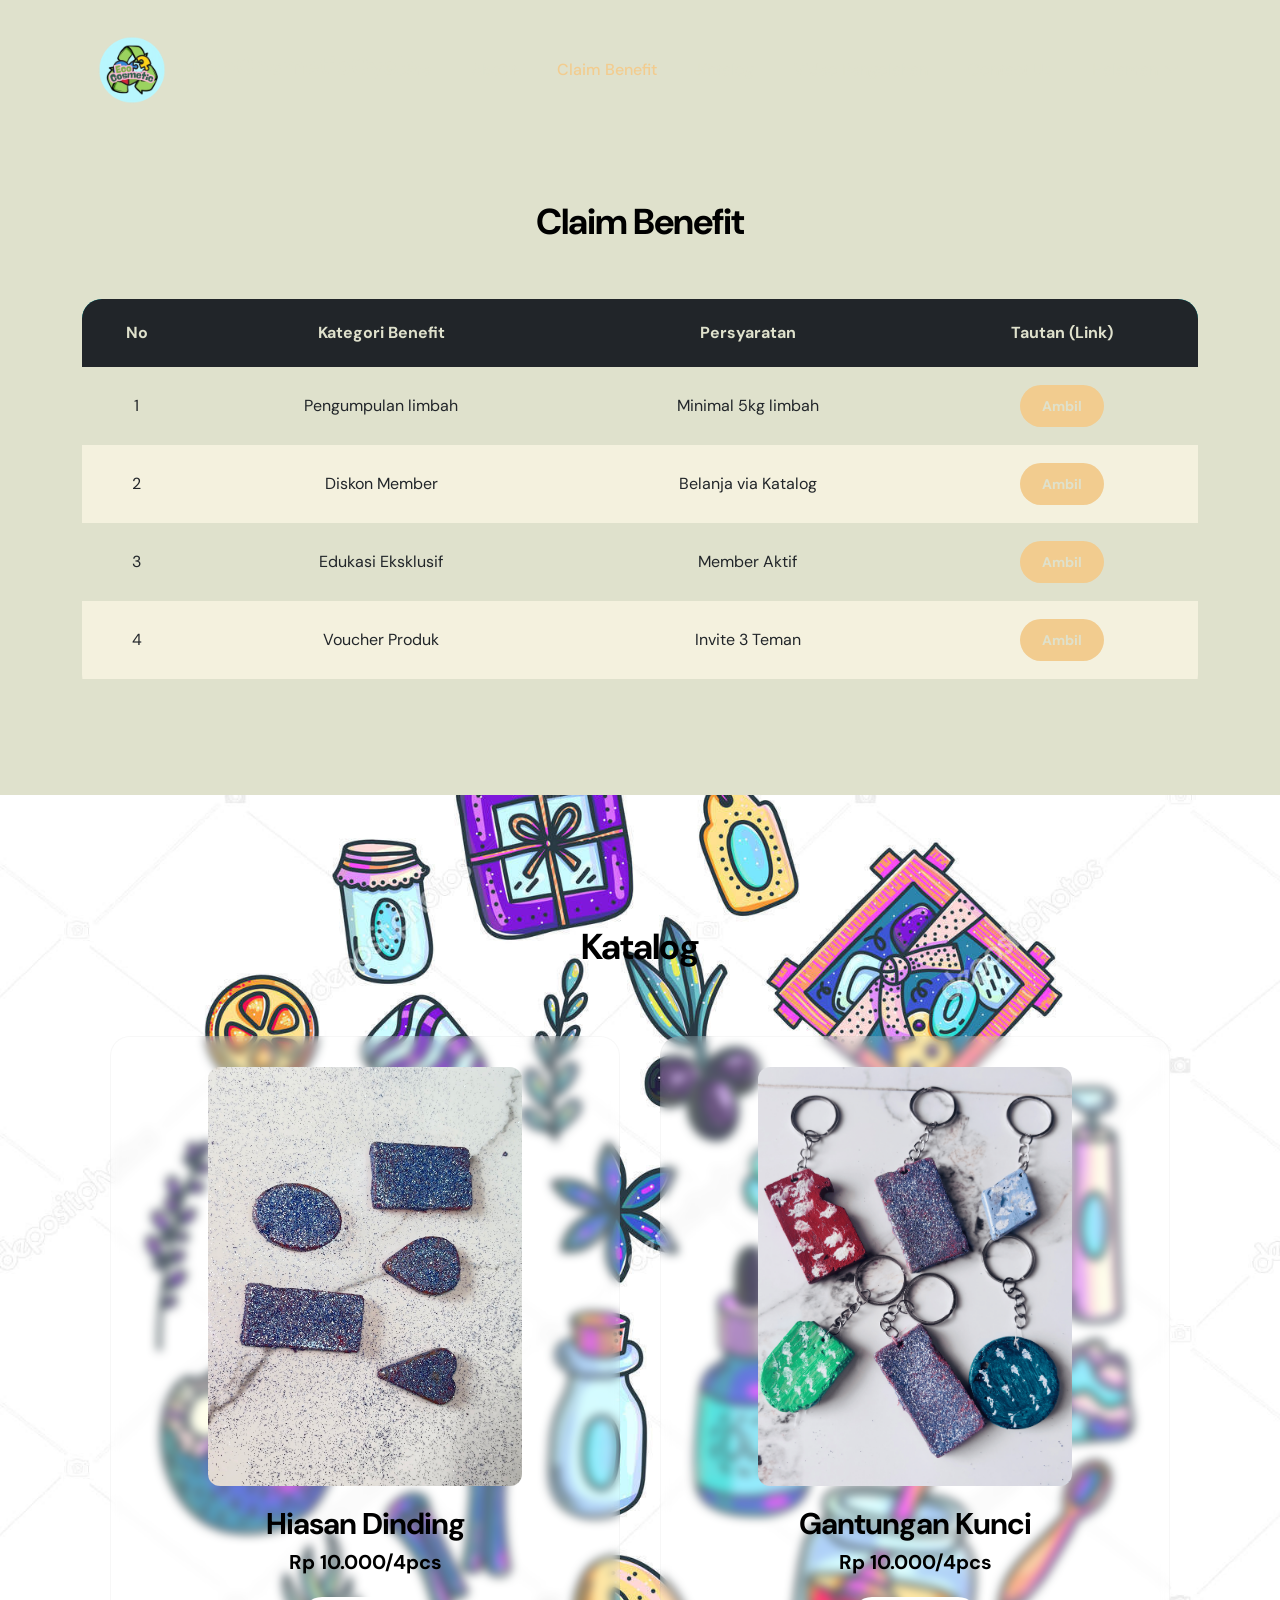
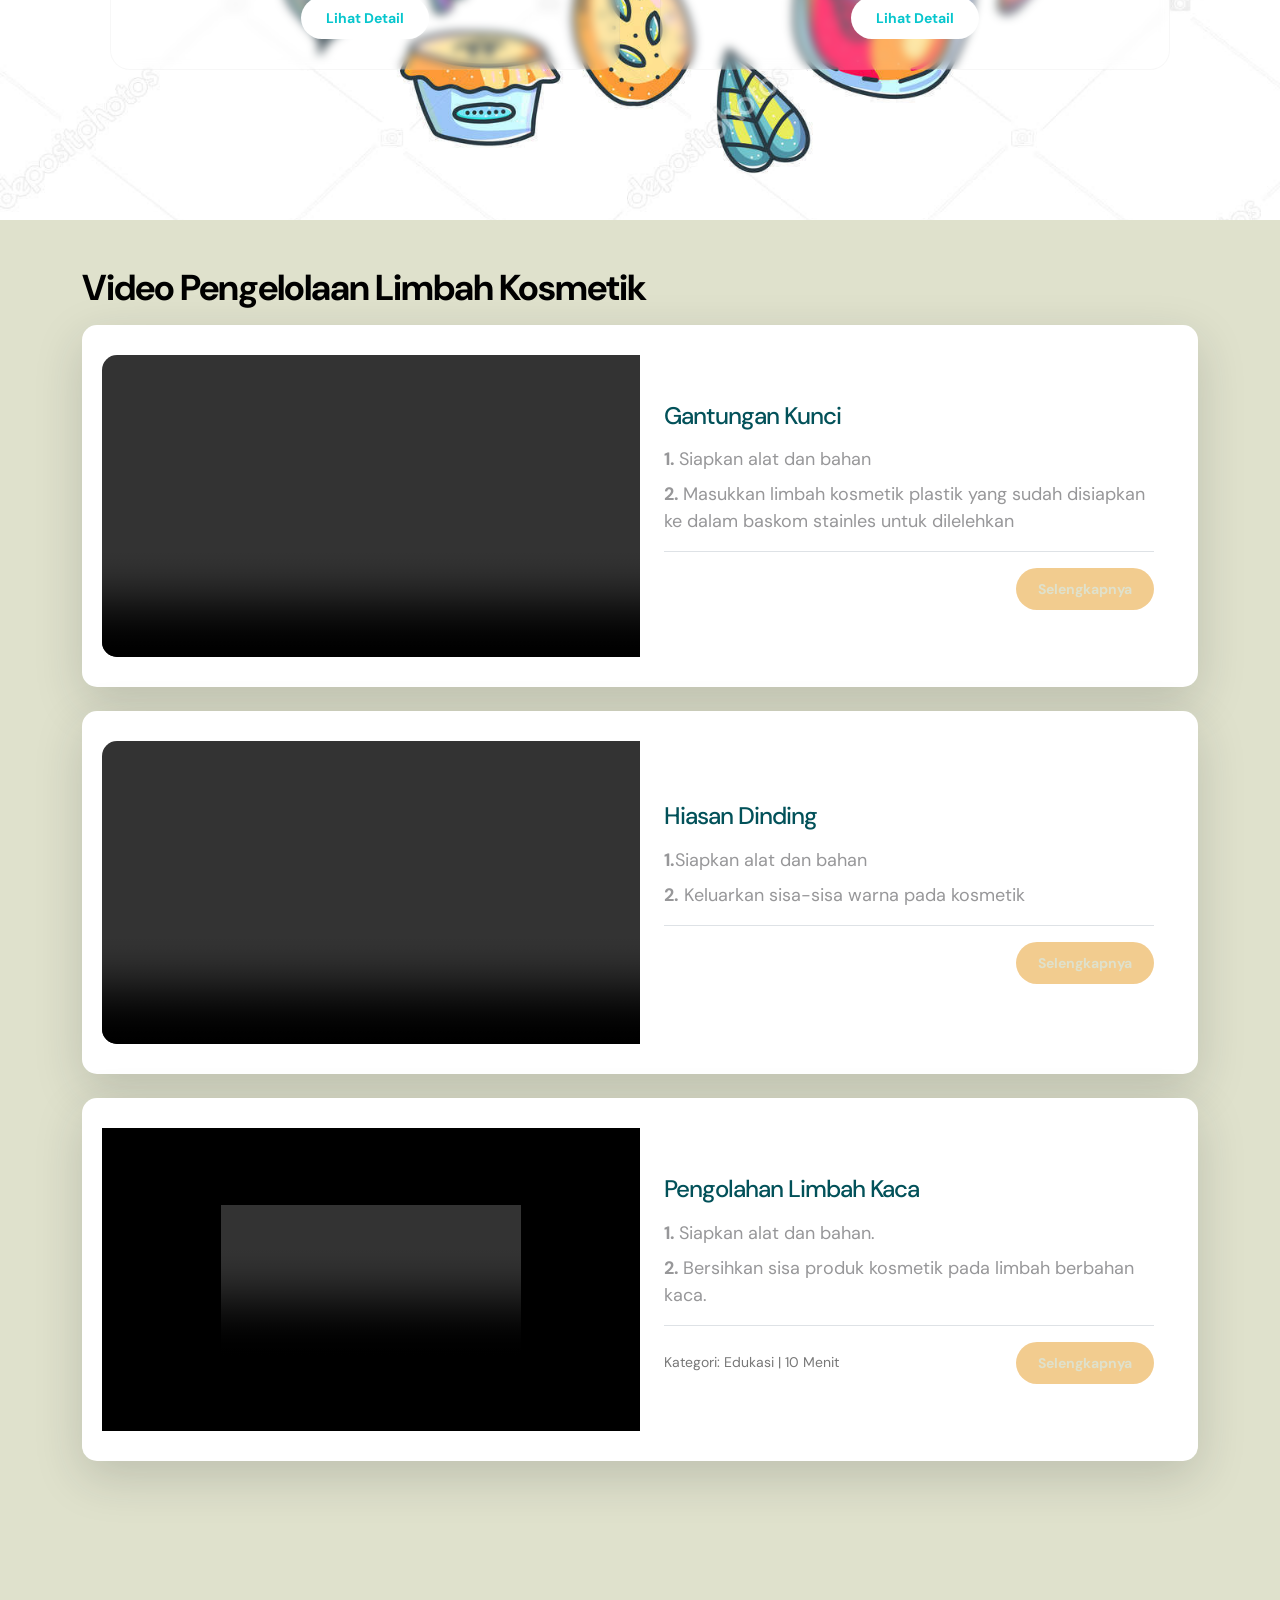
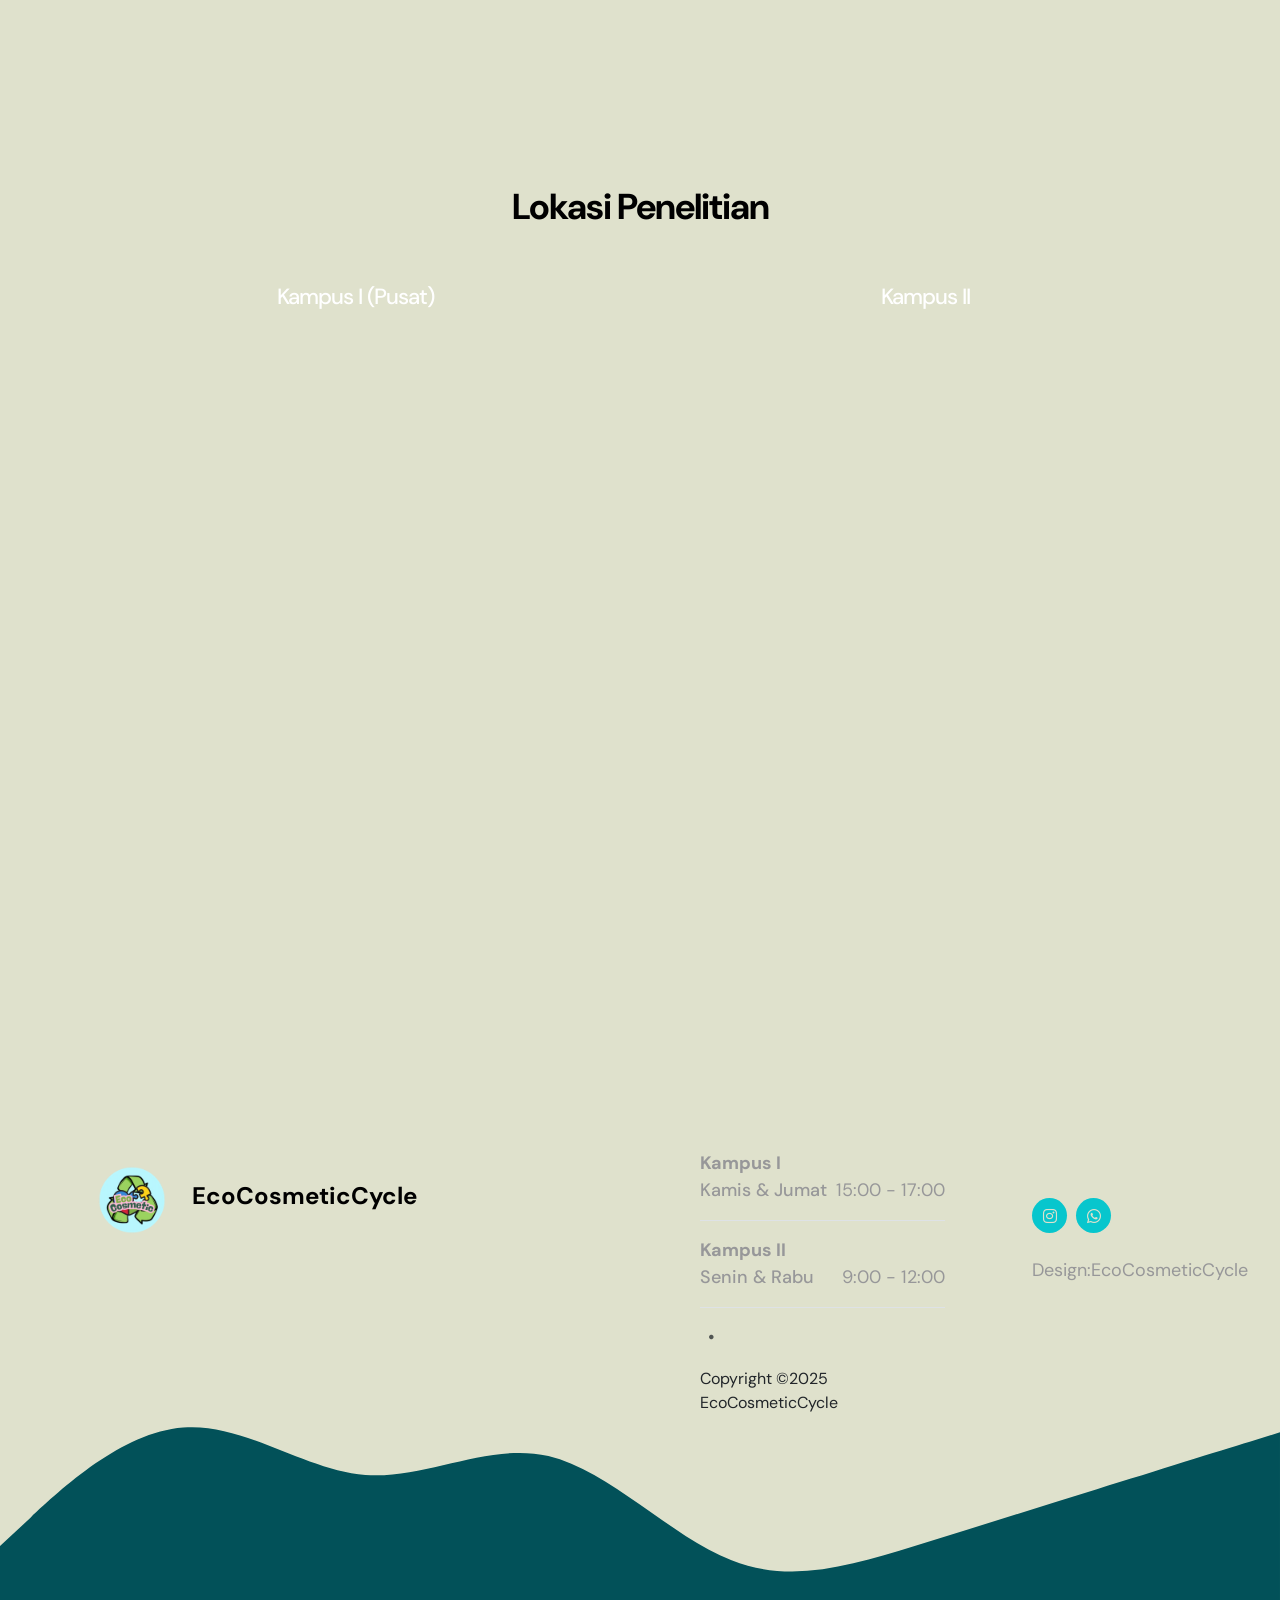
==== index.html @ 76f52916 "Update index.html" ====
<!doctype html>
<html lang="en">
    <head>
        <meta charset="utf-8">
        <meta name="viewport" content="width=device-width, initial-scale=1.0">

        <meta name="description" content="">
        <meta name="author" content="">

        <title>EcoCosmeticCycle</title>

        <!-- CSS FILES -->                
        <link rel="preconnect" href="https://fonts.googleapis.com">

        <link rel="preconnect" href="https://fonts.gstatic.com" crossorigin>

        <link href="https://fonts.googleapis.com/css2?family=DM+Sans:ital,wght@0,400;0,500;0,700;1,400&display=swap" rel="stylesheet">

        <link href="css/bootstrap.min.css" rel="stylesheet">

        <link href="css/bootstrap-icons.css" rel="stylesheet">

        <link href="css/templatemo-tiya-golf-club.css" rel="stylesheet">
        
<!--

TemplateMo 587 Tiya Golf Club

https://templatemo.com/tm-587-tiya-golf-club

-->
    </head>
    
    <body>

        <main>

            <nav class="navbar navbar-expand-lg">                
                <div class="container">
                    <a class="navbar-brand d-flex align-items-center" href="index.html">
                        <img src="images/ekosistem.PNG" class="navbar-brand-image img-fluid" alt="Tiya Golf Club">
                        <span class="navbar-brand-text">
                            EcoCosmeticCycle
                            <small></small>
                        </span>
                    </a>

                    <div class="d-lg-none ms-auto me-3">
                        <a class="btn custom-btn custom-border-btn" data-bs-toggle="offcanvas" href="#offcanvasExample" role="button" aria-controls="offcanvasExample">Member Login</a>
                    </div>
    
                    <button class="navbar-toggler" type="button" data-bs-toggle="collapse" data-bs-target="#navbarNav" aria-controls="navbarNav" aria-expanded="false" aria-label="Toggle navigation">
                        <span class="navbar-toggler-icon"></span>
                    </button>
    
                    <div class="collapse navbar-collapse" id="navbarNav">
                        <ul class="navbar-nav ms-lg-auto">
                            <li class="nav-item">
                                <a class="nav-link click-scroll" href="#section_1">Home</a>
                            </li>
    
                            <li class="nav-item">
                                <a class="nav-link click-scroll" href="#section_2">About</a>
                            </li>

                            <li class="nav-item">
                                <a class="nav-link click-scroll" href="#section_3">Claim Benefit</a>
                            </li>
                            <li class="nav-item">
                                <a class="nav-link click-scroll" href="#section_4">Katalog</a>
                        
                             <li class="nav-item">
                                <a class="nav-link click-scroll" href="#section_5">Video Pengolahan</a>
                            </li>
                            <li class="nav-item">
                                <a class="nav-link click-scroll" href="#section_6">Contact Us</a>
                            </li>
                            <li class="nav-item dropdown">
                                <a class="nav-link dropdown-toggle" href="#" id="navbarLightDropdownMenuLink" role="button" data-bs-toggle="dropdown" aria-expanded="false">Halaman</a>

                                <ul class="dropdown-menu dropdown-menu-light" aria-labelledby="navbarLightDropdownMenuLink">

                                    <li><a class="dropdown-item" href="event-detail.html">Latar Belakang</a></li>
                                </ul>
                            </li>
                        </ul>

                    </div>
                </div>
            </nav>

            <div class="offcanvas offcanvas-end" data-bs-scroll="true" tabindex="-1" id="offcanvasExample" aria-labelledby="offcanvasExampleLabel">                
                
                <div class="offcanvas-body d-flex flex-column">

                       

                  
<!-- warna paling atas-->
                 <svg xmlns="http://www.w3.org/2000/svg" viewBox="0 0 1440 320"><path fill="#025159"  fill-opacity="1" d="M0,224L34.3,192C68.6,160,137,96,206,90.7C274.3,85,343,139,411,144C480,149,549,107,617,122.7C685.7,139,754,213,823,240C891.4,267,960,245,1029,224C1097.1,203,1166,181,1234,160C1302.9,139,1371,117,1406,106.7L1440,96L1440,320L1405.7,320C1371.4,320,1303,320,1234,320C1165.7,320,1097,320,1029,320C960,320,891,320,823,320C754.3,320,686,320,617,320C548.6,320,480,320,411,320C342.9,320,274,320,206,320C137.1,320,69,320,34,320L0,320Z"></path></svg>

            </div>

            

            <section class="hero-section d-flex justify-content-center align-items-center" id="section_1">

                <div class="section-overlay"></div>

                <svg xmlns="http://www.w3.org/2000/svg" viewBox="0 0 1440 320"><path fill="#025159" fill-opacity="1" d="M0,224L34.3,192C68.6,160,137,96,206,90.7C274.3,85,343,139,411,144C480,149,549,107,617,122.7C685.7,139,754,213,823,240C891.4,267,960,245,1029,224C1097.1,203,1166,181,1234,160C1302.9,139,1371,117,1406,106.7L1440,96L1440,0L1405.7,0C1371.4,0,1303,0,1234,0C1165.7,0,1097,0,1029,0C960,0,891,0,823,0C754.3,0,686,0,617,0C548.6,0,480,0,411,0C342.9,0,274,0,206,0C137.1,0,69,0,34,0L0,0Z"></path></svg>

                <div class="container">
    <div class="row">

        <div class="col-lg-6 col-12 mb-5 mb-lg-0">
            <h2 class="text-white">Welcome to EcoCosmeticCycle "Siklus Kosmetik Ramah Lingkungan"</h2>

            <div class="d-flex align-items-center mt-4">
                <a href="https://www.instagram.com/ecocosmeticcycle?..." class="btn custom-btn smoothscroll me-3">
                    Community
                </a>

                <a href="https://chat.whatsapp.com/ENrCDdKc3xLJDwdU41Vpxx" class="link smoothscroll text-white">
                    Join Member
                </a>
            </div>
        </div>

   <div class="col-lg-6 col-12">
    <div class="ratio ratio-16x9">
       <iframe src="video/toa.mp4" title="YouTube video player" frameborder="0" allow="accelerometer; autoplay; clipboard-write; encrypted-media; gyroscope; picture-in-picture; web-share" allowfullscreen></iframe>
    </div>
</div>

    </div> </div>

            </section>
            
           <section class="about-section section-padding" id="section_2">
    <div class="container">
        <div class="row">

            <div class="col-lg-12 col-12 text-center">
                <h2 class="mb-lg-5 mb-4">About Us</h2>
            </div>

            <div class="col-lg-3 col-12 mb-4 mb-lg-0">
                <h3 class="mb-3">EcoCosmeticCycle</h3>
                <p>Dalam proyek ini mereka merupakan orang yang terlibat dalam pelaksanaan EcoCosmeticCycle dengan memiliki peran masing-masing.</p>
            </div>

            <div class="col-lg-9 col-12">
                
                <div class="row justify-content-center mb-4">
                    <div class="col-lg-3 col-md-6 col-12 mb-4">
                        <div class="member-block shadow-sm">
                            <div class="member-block-image-wrap">
                                <img src="images/IMG_6962.PNG" class="member-block-image img-fluid" alt="Intan" style="aspect-ratio: 1/1; object-fit: top;">
                            </div>
                            <div class="member-block-info">
                                <h4>Intan Cahyani</h4>
                                <p class="mb-0">Ketua Pelaksana</p>
                            </div>
                        </div>
                    </div>

                    <div class="col-lg-3 col-md-6 col-12 mb-4">
                        <div class="member-block shadow-sm">
                            <div class="member-block-image-wrap">
                                <img src="images/IMG_6963.JPG" class="member-block-image img-fluid" alt="Dayu" style="aspect-ratio: 1/1; object-fit: cover;">
                            </div>
                            <div class="member-block-info">
                                <h4>Dayu Sinta</h4>
                                <p class="mb-0">Wakil Ketua</p>
                            </div>
                        </div>
                    </div>

                    <div class="col-lg-3 col-md-6 col-12 mb-4">
                        <div class="member-block shadow-sm">
                            <div class="member-block-image-wrap">
                                <img src="images/IMG_6961.JPG" class="member-block-image img-fluid" alt="Adelia" style="aspect-ratio: 1/1; object-fit: top;object-position: center 5%;">
                            </div>
                            <div class="member-block-info">
                                <h4>Adelia Aryanti</h4>
                                <p class="mb-0">Sekretaris</p>
                            </div>
                        </div>
                    </div>

                    <div class="col-lg-3 col-md-6 col-12 mb-4">
                        <div class="member-block shadow-sm">
                            <div class="member-block-image-wrap">
                                <img src="images/IMG_6960.JPG" class="member-block-image img-fluid" alt="Adinda" style="aspect-ratio: 1/1; object-fit: cover;">
                            </div>
                            <div class="member-block-info">
                                <h4>Adinda Fibri</h4>
                                <p class="mb-0">Bendahara</p>
                            </div>
                        </div>
                    </div>
                </div>

                <div class="row justify-content-center">
                    <div class="col-lg-4 col-md-6 col-12 mb-4">
                        <div class="member-block shadow-sm">
                            <div class="member-block-image-wrap">
                                <img src="images/IMG_6959.JPG" class="member-block-image img-fluid" alt="Amel" style="aspect-ratio: 1/1; object-fit: cover;">
                            </div>
                            <div class="member-block-info">
                                <h4>Amel Prasetya</h4>
                                <p class="mb-0">Koor Humas & Dokumentasi</p>
                            </div>
                        </div>
                    </div>

                    <div class="col-lg-4 col-md-6 col-12 mb-4">
                        <div class="member-block shadow-sm">
                            <div class="member-block-image-wrap">
                                <img src="images/IMG_6958.JPG" class="member-block-image img-fluid" alt="Ayu" style="aspect-ratio: 1/1; object-fit: cover;">
                            </div>
                            <div class="member-block-info">
                                <h4>Ayu Pramesti</h4>
                                <p class="mb-0">Koor Pengelola Limbah</p>
                            </div>
                        </div>
                    </div>

                    <div class="col-lg-4 col-md-6 col-12 mb-4">
                        <div class="member-block shadow-sm">
                            <div class="member-block-image-wrap">
                                <img src="images/IMG_6957.JPG" class="member-block-image img-fluid" alt="Anna" 
                                    style="aspect-ratio: 1/1; object-fit: cover; object-position: top; width: 100%;">
                            </div>
                            <div class="member-block-info">
                                <h4>Anna Kristya</h4>
                                <p class="mb-0">Koor IT & Website</p>
                            </div>
                        </div>
                    </div>
                </div> 

            </div>
        </div>
    </div>
</section>
           

            <section class="section-bg-image">
              
                <div class="container">
                    <div class="row">

                        <div class="col-lg-6 col-12">
                            <div class="section-bg-image-block">
                                <h2 class="mb-lg-3">Pengelolaan Limbah Kosmetik</h2>

                                <p style="font-family:'Times New Roman', Times, serif" style="background-color: black;">Pengelolaan limbah kemasan kosmetik masih terkendala rendahnya pemilahan sampah, minimnya literasi daur ulang, serta terbatasnya pemasaran produk olahan. Padahal, limbah ini memiliki potensi besar untuk di-upcycling menjadi produk bernilai tambah. Salah satu solusi yang ditawarkan adalah teknik pelelehan plastik, metode sederhana dan ekonomis yang memungkinkan pembentukan berbagai produk kerajinan. Untuk mendukung penerapannya secara berkelanjutan, penelitian ini menghadirkan Website EcoCosmeticCycle sebagai platform edukasi, panduan teknis, etalase produk ramah lingkungan, dan bank sampah digital berbasis poin guna meningkatkan partisipasi masyarakat.</p>
                                    </div>
                                </form>
                            </div>
                        </div>

                    </div>
                </div>

            </section>


            <section class="membership-section section-padding" id="section_3">

                <section class="membership-section section-padding" id="section_3">
    <div class="container">
        <div class="row">

            <div class="col-lg-12 col-12 text-center mx-auto mb-lg-5 mb-4">
                <h2><span>Claim Benefit</span></h2>
            </div>

            <div class="col-lg-12 col-12">
                <div class="table-responsive">
                    <table class="table table-bordered text-center align-middle">
                        <thead class="table-dark">
                            <tr>
                                <th scope="col">No</th>
                                <th scope="col">Kategori Benefit</th>
                                <th scope="col">Persyaratan</th>
                                <th scope="col">Tautan (Link)</th>
                            </tr>
                        </thead>
                        <tbody>
                            <tr>
                                <td>1</td>
                                <td>Pengumpulan limbah</td>
                                <td>Minimal 5kg limbah</td>
                                <td><a href=" https://whatsapp.com/dl/" class="btn custom-btn btn-sm">Ambil</a></td>
                            </tr>
                            <tr>
                                <td>2</td>
                                <td>Diskon Member</td>
                                <td>Belanja via Katalog</td>
                                <td><a href=" https://whatsapp.com/dl/" class="btn custom-btn btn-sm">Ambil</a></td>
                            </tr>
                            <tr>
                                <td>3</td>
                                <td>Edukasi Eksklusif</td>
                                <td>Member Aktif</td>
                                <td><a href=" https://whatsapp.com/dl/" class="btn custom-btn btn-sm">Ambil</a></td>
                            </tr>
                            <tr>
                                <td>4</td>
                                <td>Voucher Produk</td>
                                <td>Invite 3 Teman</td>
                                <td><a href=" https://whatsapp.com/dl/" class="btn custom-btn btn-sm">Ambil</a></td>
                            </tr>
                        
                        </tbody>
                    </table>
                </div>
            </div>

        </div>
    </div>
</section>


<section class="section-bg-image">
<div class="row custom-block mb-3">  
         <section class="katalog-section section-padding" id="section_4">
    <div class="container">
        <h2 class="text-center mb-5">Katalog</h2>
        
        <div class="katalog-container">
            <div class="item-katalog">
                <img src="images/katalog1.PNG">
                <h2>Hiasan Dinding</h2>
                <p class="harga">Rp 10.000/4pcs</p>
                <a href="#" class="custom-btn btn ">Lihat Detail</a>
            </div>
            
            <div class="item-katalog">
                <img src="images/katalog2.png">
                <h2>Gantungan Kunci</h2>
                <p class="harga">Rp 10.000/4pcs</p>
                <a href="#" class="custom-btn btn ">Lihat Detail</a>
            </div>
        </div>
    </div>
</section> </section>     
            
                    
</div>
    <!--video pengolahan-->                   
    <section class="events-section section-padding" id="section_5">
    <div class="container">
        <div class="row">
             <div class="col-lg-12 col-12">
                <h2 class="mb-lg-3">Video Pengelolaan Limbah Kosmetik</h2>
                </div>
            
            <div class="col-lg-12 col-12 mb-4">
                <div class="custom-block d-flex flex-column flex-lg-row align-items-center bg-white shadow-lg overflow-hidden" style="border-radius: 15px;">
                    <div class="custom-block-video-wrap col-lg-6 col-12 p-0">
                        <div class="ratio ratio-16x9">
                            <video controls style="border-radius: 15px 0 0 15px; object-fit: cover;">
                                <source src="video/toa.mp4" type="video/mp4">
          
                            </video>
                        </div>
                    </div>

                    <div class="custom-block-info col-lg-6 col-12 p-4">
                        <h4 class="mt-0 mb-3" style="color: #025159;">Gantungan Kunci</h4>
                        <p class="mb-2"><strong>1. </strong>Siapkan alat dan bahan</p>
                        <p class="mb-2"><strong>2. </strong>Masukkan limbah kosmetik plastik yang sudah disiapkan ke dalam baskom stainles untuk dilelehkan </p>
                        <div class="collapse" id="tahapan1">
                            <div class="mt-0">
                                <p class="mb-2"><strong>3.</strong>Jika limbah kosmetik plastik sudah meleleh, lalu masukkan ke dalam cetakan dan ratakan</p>
                                <p class="mb-2"><strong>4.</strong>Tunggu 15-20 menit hingga kering dan bisa dilepaskan dari cetakan</p>
                                <p class="mb-2"><strong>5.</strong>Setelah itu warnai hasil yang telah tercetak</p>
                                <p class="mb-2"><strong>6.</strong>Semprotkan glossy spray agar lebih menarik</p>
                                <p class="mb-0"><strong>7.</strong>Terakhir berikan gantungan kunci pada cetakan yang sudah selesai</p>
                            </div>
                        </div>

                        <div class="d-flex align-items-center mt-3 pt-3 border-top">
                            <small class="me-auto" style="color: #777;"></small>
                            <button class="btn custom-btn" type="button" data-bs-toggle="collapse" data-bs-target="#tahapan1">Selengkapnya</button>
                        </div>
                    </div>
                </div>
            </div>

            <div class="col-lg-12 col-12 mb-4">
                <div class="custom-block d-flex flex-column flex-lg-row align-items-center bg-white shadow-lg overflow-hidden" style="border-radius: 15px;">
                    <div class="custom-block-video-wrap col-lg-6 col-12 p-0">
                        <div class="ratio ratio-16x9">
                            <video controls style="border-radius: 15px 0 0 15px; object-fit: cover;">
                                <source src="video/panci.mp4" type="video/mp4">
          
                            </video>                        </div>
                    </div>

                    <div class="custom-block-info col-lg-6 col-12 p-4">
                        <h4 class="mt-0 mb-3" style="color: #025159;">Hiasan Dinding</h4>
                        <p class="mb-2"><strong>1.</strong>Siapkan alat dan bahan</p>
                        <p class="mb-2"><strong>2.</strong> ⁠Keluarkan sisa-sisa warna pada kosmetik</p>

                        <div class="collapse" id="tahapan2">
                            <div class="mt-0">
                                <p class="mb-2"><strong>3.</strong>⁠Rebus air hingga mendidih agar bisa ketahap pelelehan</p>
                                <p class="mb-2"><strong>4.</strong>Aduk hingga limbah kosmetik menjadi tercampur rata</p>
                                <p class="mb-2"><strong>5.</strong>Setelah tercampur rata angkat dan pindahkan lelehan limbah kosmetik kedalam wadah</p>
                                <p class="mb-2"><strong>6.</strong>⁠Lalu lelehan limbah kosmetik siap digunakan untuk mewarnai </p>
                                <p class="mb-0"><strong>7.</strong>Tahap terakhir pemberian gliter agar memberikan efek berkilau dan lebih indah</p>
                            </div>
                        </div>

                        <div class="d-flex align-items-center mt-3 pt-3 border-top">
                            <small class="me-auto" style="color: #777;"></small>
                            <button class="btn custom-btn" type="button" data-bs-toggle="collapse" data-bs-target="#tahapan2">Selengkapnya</button>
                        </div>
                    </div>
                </div>
            </div>

            <div class="col-lg-12 col-12 mb-4">
                <div class="custom-block d-flex flex-column flex-lg-row align-items-center bg-white shadow-lg overflow-hidden" style="border-radius: 15px;">
                    <div class="custom-block-video-wrap col-lg-6 col-12 p-0">
                        <div class="ratio ratio-16x9">
                            <iframe src="video/Limbahkaca.mp4" title="Video 3" frameborder="0" allowfullscreen></iframe>
                        </div>
                    </div>

                    <div class="custom-block-info col-lg-6 col-12 p-4">
                        <h4 class="mt-0 mb-3" style="color: #025159;">Pengolahan Limbah Kaca</h4>
                        <p class="mb-2"><strong>1. </strong>Siapkan alat dan bahan.</p>
                        <p class="mb-2"><strong>2. </strong> ⁠Bersihkan sisa produk kosmetik pada limbah berbahan kaca.</p>

                        <div class="collapse" id="tahapan3">
                            <div class="mt-0">
                                <p class="mb-2"><strong>3. </strong>⁠Masukkan limbah kaca kedalam kain dan gunakan palu untuk memecahkan kaca tersebut.</p>
                                <p class="mb-2"><strong>4. </strong> Setelah kaca menjadi serpihan pindahkan ke dalam wadah dan tambahkan liquid dan jasmonite powder, lalu aduk rata.</p>
                                <p class="mb-2"><strong>5. </strong> ⁠Setelah tercampur rata, masukkan campuran serpihan kaca dan jasmonite powder ke dalam cetakan yang sudah disiapkan.</p>
                                <p class="mb-2"><strong>6. </strong>ratakan campuran, dan tunggu hingga kering.</p>
                                
                            </div>
                        </div>

                        <div class="d-flex align-items-center mt-3 pt-3 border-top">
                            <small class="me-auto" style="color: #777;">Kategori: Edukasi | 10 Menit</small>
                            <button class="btn custom-btn" type="button" data-bs-toggle="collapse" data-bs-target="#tahapan3">Selengkapnya</button>
                        </div>
                    </div>
                </div>
            </div>

        </div>
    </div>
</section>

            <section class="contact-section section-padding" id="section_6">
                <section class="contact-section section-padding" id="section_5">
    <div class="container">
        <div class="row">

           <div class="col-lg-12 col-12 text-center mx-auto mb-lg-5 mb-4">
                <h2><span>Lokasi Penelitian</span></h2>
            </div>

            <div class="col-lg-6 col-12 mb-4">
                <h5 class="text-white mb-3 text-center">Kampus I (Pusat)</h5>
                <div class="google-map">
                    <iframe src="https://www.google.com/maps/embed?pb=!1m18!1m12!1m3!1d5578.473619031811!2d115.18542425837826!3d-8.636588472738886!2m3!1f0!2f0!3f0!3m2!1i1024!2i768!4f13.1!3m3!1m2!1s0x2dd23f64e49537d7%3A0x21da0fd3a932cfc3!2sITEKES%20Bintang%20Persada%20Kampus%20I!5e0!3m2!1sid!2sid!4v1768703388986!5m2!1sid!2sid" 
                        width="100%" height="400" style="border:0; border-radius: 15px;" allowfullscreen="" loading="lazy"></iframe>
                </div>
            </div>

            <div class="col-lg-6 col-12 mb-4">
                <h5 class="text-white mb-3 text-center">Kampus II</h5>
                <div class="google-map">
                    <iframe src="https://www.google.com/maps/embed?pb=!1m18!1m12!1m3!1d3945.356862931834!2d115.1736476!3d-8.5616417!2m3!1f0!2f0!3f0!3m2!1i1024!2i768!4f13.1!3m3!1m2!1s0x2dd23b8e858685a1%3A0x8424c58d0330db66!2sITEKES%20Bintang%20Persada%20Kampus%20II!5e0!3m2!1sid!2sid!4v1768703263111!5m2!1sid!2sid" 
                        width="100%" height="400" style="border:0; border-radius: 15px;" allowfullscreen="" loading="lazy"></iframe>
                </div>
            </div>

        </div>
    </div>
</section>
            </section>
        </main>

        <footer class="site-footer">
            <div class="container">
                <div class="row">

                    <div class="col-lg-6 col-12 me-auto mb-5 mb-lg-0">
                        <a class="navbar-brand d-flex align-items-center" href="index.html">
                            <img src="images/ekosistem.PNG" class="navbar-brand-image img-fluid" alt="">
                            <span class="navbar-brand-text">
                                EcoCosmeticCycle
                                <small> </small>
                            </span>
                        </a>
                    </div>
                    <div class="col-lg-3 col-12">
                        <p class="d-flex  mb-0 me-lg-3">
                            <b>Kampus I</b>
                        </p>
                         <p class="d-flex border-bottom pb-3 mb-3 me-lg-3">
                         <span>Kamis & Jumat</span>
                            15:00  - 17:00 
                        </p>

                        <p class="d-flex me-lg-3 mb-0">
                            <b>Kampus II</b> 
                        </p>
                        <p class="d-flex border-bottom pb-3 mb-3 me-lg-3">
                        <span>Senin & Rabu</span>
                            9:00 - 12:00
                        </p>
                        <div class="footer-info-text mt-3">
                            <p class="mb-lg-3"> 
                                <span class="mx-2 text-muted">•</span>
                                <p></p>
                                <span>Copyright ©2025 EcoCosmeticCycle</span>
                            </p>
                        </div>
                    </div>

                        <div class="col-lg-2 col-12 ms-auto">
                            <ul class="social-icon mt-lg-5 mt-3 mb-4">
                                <li class="social-icon-item">
                                    <a href="https://www.instagram.com/ecocosmeticcycle?..." class="social-icon-link bi-instagram"></a>
                                </li>
                                <li class="social-icon-item">
                                    <a href="https://chat.whatsapp.com/ENrCDdKc3xLJDwdU41Vpxx" class="social-icon-link bi-whatsapp"></a>
                                </li>
                            </ul>
                            <p class="copyright-text">Design:EcoCosmeticCycle <a rel="nofollow" href="https://templatemo.com" target="_blank"></a></p>
                            
                        </div>

                </div>
            </div>

            <svg xmlns="http://www.w3.org/2000/svg" viewBox="0 0 1440 320"><path fill="#025159" fill-opacity="1" d="M0,224L34.3,192C68.6,160,137,96,206,90.7C274.3,85,343,139,411,144C480,149,549,107,617,122.7C685.7,139,754,213,823,240C891.4,267,960,245,1029,224C1097.1,203,1166,181,1234,160C1302.9,139,1371,117,1406,106.7L1440,96L1440,320L1405.7,320C1371.4,320,1303,320,1234,320C1165.7,320,1097,320,1029,320C960,320,891,320,823,320C754.3,320,686,320,617,320C548.6,320,480,320,411,320C342.9,320,274,320,206,320C137.1,320,69,320,34,320L0,320Z"></path></svg>
        </footer>


        <!-- JAVASCRIPT FILES -->
        <script src="js/jquery.min.js"></script>
        <script src="js/bootstrap.bundle.min.js"></script>
        <script src="js/jquery.sticky.js"></script>
        <script src="js/click-scroll.js"></script>
        <script src="js/animated-headline.js"></script>
        <script src="js/modernizr.js"></script>
        <script src="js/custom.js"></script>

    </body>
</html>
---- css/templatemo-tiya-golf-club.css ----
/*

TemplateMo 587 Tiya Golf Club

https://templatemo.com/tm-587-tiya-golf-club

*/


/*---------------------------------------
  CUSTOM PROPERTIES ( VARIABLES )             
-----------------------------------------*/
:root {
  --white-color:                  #DFE1CC;
  --primary-color:                #0992d7;
  --secondary-color:              #07c6cd;
  --section-bg-color:             #F4F1DE;
  --custom-btn-bg-color:          #F2CC8F;
  --custom-btn-bg-hover-color:    #E07A5F;
  --dark-color:                   #000000;
  --p-color:                      #979799;
  --link-hover-color:             #F2CC8F;

  --body-font-family:             'DM Sans', sans-serif;

  --h1-font-size:                 42px;
  --h2-font-size:                 36px;
  --h3-font-size:                 28px;
  --h4-font-size:                 24px;
  --h5-font-size:                 22px;
  --h6-font-size:                 20px;
  --p-font-size:                  18px;
  --menu-font-size:               16px;
  --btn-font-size:                14px;

  --border-radius-large:          100px;
  --border-radius-medium:         20px;
  --border-radius-small:          10px;

  --font-weight-normal:           400;
  --font-weight-medium:           500;
  --font-weight-bold:             700;
}

body {
  background-color: #DFE1CC;
  font-family: var(--body-font-family); 
}


/*---------------------------------------
  TYPOGRAPHY               
-----------------------------------------*/
.google-map {
    width: 100%;
    line-height: 0; /* Menghilangkan celah kecil di bawah peta */
}

.google-map iframe {
    width: 100%;
    height: 500px; /* Atur tinggi sesuai selera, misal 600px biar makin lega */
    filter: grayscale(10%) contrast(110%); /* Opsional: biar kelihatan lebih estetik/serius */
}
h2,
h3,
h4,
h5,
h6 {
  color: var(--dark-color);
}

h1,
h2,
h3,
h4,
h5,
h6 {
  font-weight: var(--font-weight-medium);
  letter-spacing: -1px;
}

h1 {
  font-size: var(--h1-font-size);
  font-weight: var(--font-weight-bold);
}

h2 {
  font-size: var(--h2-font-size);
  font-weight: var(--font-weight-bold);
}

h3 {
  font-size: var(--h3-font-size);
}

h4 {
  font-size: var(--h4-font-size);
}

h5 {
  font-size: var(--h5-font-size);
}

h6 {
  font-size: var(--h6-font-size);
}

p {
  color: var(--p-color);
  font-size: var(--p-font-size);
  font-weight: var(--font-weight-normal);
}

ul li {
  color: var(--p-color);
  font-size: var(--p-font-size);
  font-weight: var(--font-weight-normal);
}

a, 
button {
  touch-action: manipulation;
  transition: all 0.3s;
}

a {
  display: inline-block;
  color: var(--secondary-color);
  text-decoration: none;
}

a:hover {
  color: var(--link-hover-color);
}

b,
strong {
  font-weight: var(--font-weight-bold);
}


/*---------------------------------------
  SECTION               
-----------------------------------------*/
.section-bg {
  background-color: var(--section-bg-color);
}

.section-padding {
  padding-top: 100px;
  padding-bottom: 100px;
}
/* gradasi das */
.section-overlay {
  content: "";
  background: rgba(0, 0, 0, 0) linear-gradient(rgba(39, 48, 83, 0.01) 0%, rgb(37, 51, 106) 100%) repeat scroll 0% 0%;
  position: absolute;
  top: 0;
  right: 0;
  bottom: 0;
  left: 0;
}

    /* Membuat latar belakang full screen dan responsif */
    .hero-section1 {
        background-image: url('images/background-eco.jpg'); /* Ganti dengan nama file gambar Anda */
        background-size: cover;
        background-position: center;
        background-repeat: no-repeat;
        min-height: 100vh; /* Memastikan tinggi minimal satu layar penuh */
        position: relative;
    }

    /* Memberikan lapisan gelap transparan agar teks "Latar Belakang" menonjol */
    .section-overlay1 {
        background: rgba(2, 81, 89, 0.5); /* Warna hijau tua khas EcoCosmeticCycle dengan transparansi */
        position: absolute;
        top: 0;
        left: 0;
        width: 100%;
        height: 100%;
    }

    /* Menjaga teks tetap di atas overlay */
    .hero-section1 .container {
        position: relative;
        z-index: 2;
    }


::selection {
  background-color: var(--primary-color);
  color: var(--white-color);
}

/* Container Katalog - MENGHILANGKAN SPACE MERAH */
/* --- BIAR KATALOG GEDE NGISI SPACE --- */
/* Container Katalog - Besar & Mengisi Space */

.katalog-container {
    display: grid;
    grid-template-columns: repeat(2, 1fr); /* 2 Kolom besar */
    gap: 40px;
    width: 100%;
    max-width: 1100px;
    margin: 0 auto;
    padding: 20px;
}

.item-katalog {
    background: rgba(255, 255, 255, 0.2); 
    backdrop-filter: blur(5px);
    -webkit-backdrop-filter: blur(15px);
    border: 1px solid rgba(255, 255, 255, 0.3);
    padding: 30px;
    border-radius: 20px;
    text-align: center;
    border: 1px solid rgba(0,0,0,0.03);
}

/* Foto Portrait & Dikecilkan Dikit */
.item-katalog img {
    width: 70%; /* Lebih kecil agar elegan */
    aspect-ratio: 3 / 4;
    object-fit: cover;
    border-radius: 12px;
    margin: 0 auto 20px auto;
    display: block;
}

/* Judul & Harga */
.item-katalog h2 { font-size: 22px; font-weight: bold; margin-bottom: 10px; }
.item-katalog .harga { 
    font-size: 18px; 
    color: #000000; /* Warna hijau eco, bukan oranye */
    font-weight: bold; 
    margin-bottom: 20px;
}

/* Perbaikan Tombol - BUANG WARNA ORANYE */
.item-katalog .custom-btn {
    background: #ffffff; /* Hijau kalem sesuai tema website */
    color: #07c6cd;
    border: none;
    transition: all 0.3s ease;
    padding: 12px 25px;
}

.item-katalog .custom-btn:hover {
    background: #07c6cd; /* Teal saat disentuh kursor */
    color: white;
    transform: translateY(-3px);
}

/* Responsif Mobile */
@media (max-width: 768px) {
    .katalog-container { grid-template-columns: 1fr; }
    .item-katalog img { width: 85%; }
}

/* Tipografi (Tetap seperti aslinya) */
.item-katalog h2 { font-size: 30px; margin-bottom: 5px; }
.item-katalog .harga { font-size: 20px; font-weight: bold; color:#000000; }
.item-katalog .tombol-beli {color:#F2CC8F;
    display: block;
    margin-top:10px;
    padding: 8px;
    background: var(--custom-btn-bg-color);
    color: #fff;
    border-radius: 8px;
    text-decoration: none;
    font-size: 11px;

}

/*---------------------------------------
  ANIMATED HEADLINE               
-----------------------------------------*/
.cd-words-wrapper {
  display: inline-block;
  position: relative;
  text-align: left;
}

.cd-words-wrapper b {
  color: var(--link-hover-color);
  display: inline-block;
  position: absolute;
  white-space: nowrap;
  left: 0;
  top: 0;
}

.cd-words-wrapper b.is-visible {
  position: relative;
}

.no-js .cd-words-wrapper b {
  opacity: 0;
}

.no-js .cd-words-wrapper b.is-visible {
  opacity: 1;
}

.cd-headline.rotate-1 .cd-words-wrapper {
  -webkit-perspective: 300px;
  -moz-perspective: 300px;
  perspective: 300px;
}
.cd-headline.rotate-1 b {
  opacity: 0;
  -webkit-transform-origin: 50% 100%;
  -moz-transform-origin: 50% 100%;
  -ms-transform-origin: 50% 100%;
  -o-transform-origin: 50% 100%;
  transform-origin: 50% 100%;
  -webkit-transform: rotateX(180deg);
  -moz-transform: rotateX(180deg);
  -ms-transform: rotateX(180deg);
  -o-transform: rotateX(180deg);
  transform: rotateX(180deg);
}
.cd-headline.rotate-1 b.is-visible {
  opacity: 1;
  -webkit-transform: rotateX(0deg);
  -moz-transform: rotateX(0deg);
  -ms-transform: rotateX(0deg);
  -o-transform: rotateX(0deg);
  transform: rotateX(0deg);
  -webkit-animation: cd-rotate-1-in 1.2s;
  -moz-animation: cd-rotate-1-in 1.2s;
  animation: cd-rotate-1-in 1.2s;
}
.cd-headline.rotate-1 b.is-hidden {
  -webkit-transform: rotateX(180deg);
  -moz-transform: rotateX(180deg);
  -ms-transform: rotateX(180deg);
  -o-transform: rotateX(180deg);
  transform: rotateX(180deg);
  -webkit-animation: cd-rotate-1-out 1.2s;
  -moz-animation: cd-rotate-1-out 1.2s;
  animation: cd-rotate-1-out 1.2s;
}

@-webkit-keyframes cd-rotate-1-in {
  0% {
    -webkit-transform: rotateX(180deg);
    opacity: 0;
  }
  35% {
    -webkit-transform: rotateX(120deg);
    opacity: 0;
  }
  65% {
    opacity: 0;
  }
  100% {
    -webkit-transform: rotateX(360deg);
    opacity: 1;
  }
}
@-moz-keyframes cd-rotate-1-in {
  0% {
    -moz-transform: rotateX(180deg);
    opacity: 0;
  }
  35% {
    -moz-transform: rotateX(120deg);
    opacity: 0;
  }
  65% {
    opacity: 0;
  }
  100% {
    -moz-transform: rotateX(360deg);
    opacity: 1;
  }
}
@keyframes cd-rotate-1-in {
  0% {
    -webkit-transform: rotateX(180deg);
    -moz-transform: rotateX(180deg);
    -ms-transform: rotateX(180deg);
    -o-transform: rotateX(180deg);
    transform: rotateX(180deg);
    opacity: 0;
  }
  35% {
    -webkit-transform: rotateX(120deg);
    -moz-transform: rotateX(120deg);
    -ms-transform: rotateX(120deg);
    -o-transform: rotateX(120deg);
    transform: rotateX(120deg);
    opacity: 0;
  }
  65% {
    opacity: 0;
  }
  100% {
    -webkit-transform: rotateX(360deg);
    -moz-transform: rotateX(360deg);
    -ms-transform: rotateX(360deg);
    -o-transform: rotateX(360deg);
    transform: rotateX(360deg);
    opacity: 1;
  }
}
@-webkit-keyframes cd-rotate-1-out {
  0% {
    -webkit-transform: rotateX(0deg);
    opacity: 1;
  }
  35% {
    -webkit-transform: rotateX(-40deg);
    opacity: 1;
  }
  65% {
    opacity: 0;
  }
  100% {
    -webkit-transform: rotateX(180deg);
    opacity: 0;
  }
}
@-moz-keyframes cd-rotate-1-out {
  0% {
    -moz-transform: rotateX(0deg);
    opacity: 1;
  }
  35% {
    -moz-transform: rotateX(-40deg);
    opacity: 1;
  }
  65% {
    opacity: 0;
  }
  100% {
    -moz-transform: rotateX(180deg);
    opacity: 0;
  }
}
@keyframes cd-rotate-1-out {
  0% {
    -webkit-transform: rotateX(0deg);
    -moz-transform: rotateX(0deg);
    -ms-transform: rotateX(0deg);
    -o-transform: rotateX(0deg);
    transform: rotateX(0deg);
    opacity: 1;
  }
  35% {
    -webkit-transform: rotateX(-40deg);
    -moz-transform: rotateX(-40deg);
    -ms-transform: rotateX(-40deg);
    -o-transform: rotateX(-40deg);
    transform: rotateX(-40deg);
    opacity: 1;
  }
  65% {
    opacity: 0;
  }
  100% {
    -webkit-transform: rotateX(180deg);
    -moz-transform: rotateX(180deg);
    -ms-transform: rotateX(180deg);
    -o-transform: rotateX(180deg);
    transform: rotateX(180deg);
    opacity: 0;
  }
}


/*---------------------------------------
  CUSTOM BUTTON               
-----------------------------------------*/
.custom-btn {
  background: var(--custom-btn-bg-color);
  border: 2px solid transparent;
  border-radius: var(--border-radius-large);
  color: var(--white-color);
  font-size: var(--btn-font-size);
  font-weight: var(--font-weight-bold);
  line-height: normal;
  transition: all 0.3s;
  padding: 10px 20px;
}

.custom-btn:hover {
  background: var(--custom-btn-bg-hover-color);
  color: var(--white-color);
}

.custom-border-btn {
  background: transparent;
  border: 2px solid var(--custom-btn-bg-color);
  color: var(--custom-btn-bg-color);
}

.custom-border-btn:hover {
  background: var(--custom-btn-bg-color);
  border-color: transparent;
  color: var(--white-color);
}

.custom-btn-bg-white {
  border-color: var(--white-color);
  color: var(--white-color);
}

.custom-btn-group .link {
  color: var(--white-color);
  font-weight: var(--font-weight-medium);
}

.custom-btn-group .link:hover {
  color: var(--link-hover-color);
}


/*---------------------------------------
  NAVIGATION BAR & OFFCANVAS              
-----------------------------------------*/
.offcanvas {
  background-color: var(--primary-color);
  padding: 30px;
}

.offcanvas.offcanvas-end {
  border-left: 0;
}

.offcanvas-header .btn-close {
  transition: all 0.3s;
}

.offcanvas-header .btn-close:hover {
  transform: rotate(180deg);
}

.offcanvas svg {
  position: absolute;
  bottom: 0;
  right: 0;
  left: 0;
}

.sticky-wrapper {
  position: absolute;
  top: 0;
  right: 0;
  left: 0;
}
/* untuk gradasi */
.sticky-wrapper.is-sticky .navbar {
  background-color: #025159;
}

.navbar {
  background: transparent;
  z-index: 99;
  padding-top: 15px;
  padding-bottom: 15px;
}

.navbar-brand,
.navbar-brand:hover {
  font-size: var(--h4-font-size);
  font-weight: var(--font-weight-bold);
  display: block;
  color: var(--dark-color);
  max-width: 100px;
}

.navbar .navbar-brand,
.navbar .navbar-brand:hover {
  color: var(--white-color);
}
.navbar-brand:not(:hover) .navbar-brand-image {
    opacity: 1 !important;
    visibility: visible !important;
    filter: none !important;
}

.navbar .navbar-brand-image {
  filter: brightness(0) invert(1);
  /* 1. KUNCI VISIBILITAS */
    display: inline-block !important; 
    visibility: visible !important;
    opacity: 1 !important;
    position: relative !important;
    z-index: 9999 !important; /* Memastikan logo di depan elemen lain */
    
    /* 2. MENGATUR UKURAN */
    height: auto !important; /* Atur ketinggian logo yang diinginkan */
    width: 400px !important; 
    
    /* 3. MENGEMBALIKAN WARNA ASLI (Menghapus filter putih) */
    filter: none !important;
}


.navbar-brand-image {
  width: 500px;
  /* Menghilangkan gaya penyembunyian dari container logo (Masalah: height:0, opacity:0) */
    opacity: 1 !important; 
    visibility: visible !important;
    height: auto !important; 
    margin: 0 !important;
   
    
    /* Juga atasi penyembunyian teks jika logo dibungkus teks */
    text-indent: 0 !important; 
    font-size: initial !important;
}

.navbar-brand-text {
  line-height: normal;
  margin-left: 10px;
  position: relative;
  bottom: 5px;
}

.navbar-brand-text small {
  display: block;
  font-size: 10px;
  line-height: 1;
  text-transform: uppercase;
}

.navbar-expand-lg .navbar-nav .nav-link {
  border-radius: var(--border-radius-large);
  margin: 10px;
  padding: 10px;
}

.navbar-nav .nav-link {
  display: inline-block;
  color: var(--white-color);
  font-size: var(--menu-font-size);
  font-weight: var(--font-weight-medium);
  padding-top: 15px;
  padding-bottom: 15px;
}

.navbar-nav .nav-link.active, 
.navbar-nav .nav-link:hover {
  color: var(--link-hover-color);
}

.navbar .dropdown-menu {
  background: var(--white-color);
  box-shadow: 0 1rem 3rem rgba(0,0,0,.175);
  border: 0;
  display: inherit;
  opacity: 0;
  min-width: 9rem;
  margin-top: 20px;
  padding: 13px 0 10px 0;
  transition: all 0.3s;
  pointer-events: none;
}

.navbar .dropdown-menu::before {
  content: "";
  width: 0;
  height: 0;
  border-left: 20px solid transparent;
  border-right: 20px solid transparent;
  border-bottom: 15px solid var(--white-color);
  position: absolute;
  top: -10px;
  left: 10px;
}

.navbar .dropdown-item {
  display: inline-block;
  color: var(--p-color);
  font-size: var(--menu-font-size);
  font-weight: var(--font-weight-medium);
  position: relative;
}

.navbar .dropdown-item.active, 
.navbar .dropdown-item:active,
.navbar .dropdown-item:focus, 
.navbar .dropdown-item:hover {
  background: transparent;
  color: var(--link-hover-color);
}

.navbar .dropdown-toggle::after {
  content: "\f282";
  display: inline-block;
  font-family: bootstrap-icons !important;
  font-size: var(--copyright-font-size);
  font-style: normal;
  font-weight: normal !important;
  font-variant: normal;
  text-transform: none;
  line-height: 1;
  vertical-align: -.125em;
  -webkit-font-smoothing: antialiased;
  -moz-osx-font-smoothing: grayscale;
  position: relative;
  left: 2px;
  border: 0;
}

@media screen and (min-width: 992px) {
  .navbar .dropdown:hover .dropdown-menu {
    opacity: 1;
    margin-top: 0;
    pointer-events: auto;
  }
}

.navbar-toggler {
  border: 0;
  padding: 0;
  cursor: pointer;
  margin: 0;
  width: 30px;
  height: 35px;
  outline: none;
}

.navbar-toggler:focus {
  outline: none;
  box-shadow: none;
}

.navbar-toggler[aria-expanded="true"] .navbar-toggler-icon {
  background: transparent;
}

.navbar-toggler[aria-expanded="true"] .navbar-toggler-icon:before,
.navbar-toggler[aria-expanded="true"] .navbar-toggler-icon:after {
  transition: top 300ms 50ms ease, -webkit-transform 300ms 350ms ease;
  transition: top 300ms 50ms ease, transform 300ms 350ms ease;
  transition: top 300ms 50ms ease, transform 300ms 350ms ease, -webkit-transform 300ms 350ms ease;
  top: 0;
}

.navbar-toggler[aria-expanded="true"] .navbar-toggler-icon:before {
  transform: rotate(45deg);
}

.navbar-toggler[aria-expanded="true"] .navbar-toggler-icon:after {
  transform: rotate(-45deg);
}

.navbar-toggler .navbar-toggler-icon {
  background: var(--white-color);
  transition: background 10ms 300ms ease;
  display: block;
  width: 30px;
  height: 2px;
  position: relative;
}

.navbar-toggler .navbar-toggler-icon:before,
.navbar-toggler .navbar-toggler-icon:after {
  transition: top 300ms 350ms ease, -webkit-transform 300ms 50ms ease;
  transition: top 300ms 350ms ease, transform 300ms 50ms ease;
  transition: top 300ms 350ms ease, transform 300ms 50ms ease, -webkit-transform 300ms 50ms ease;
  position: absolute;
  right: 0;
  left: 0;
  background: var(--white-color);
  width: 30px;
  height: 2px;
  content: '';
}

.navbar-toggler .navbar-toggler-icon::before {
  top: -8px;
}

.navbar-toggler .navbar-toggler-icon::after {
  top: 8px;
}


/*---------------------------------------
  HERO        
-----------------------------------------*/
.hero-section {
  background-image: url('../images/botol.JPG');
  background-repeat: no-repeat;
  background-size: cover;
  background-position: center;
  position: relative;
  padding-top: 100px;
  padding-bottom: 100px;
  height: 100vh;
  min-height: 670px;
  margin-bottom: -90px;
}

.hero-50 {
  height: auto;
  min-height: 540px;
  margin-bottom: -100px;
}

.hero-50 .container + svg {
  transform: rotate(180deg);
}

.hero-section .ratio {
  border-radius: var(--border-radius-medium);
  overflow: hidden;
}

.hero-section svg {
  position: absolute;
  right: 0;
  left: 0;
}

.hero-section > svg {
  top: 0;
}

.hero-section .container + svg {
  top: auto;
  bottom: -1px;
}

.hero-section .row {
  position: relative;
  z-index: 22;
}


/*---------------------------------------
  BACKGROUND IMAGE SECTION        
-----------------------------------------*/
.section-bg-image {
  background-image: url('../images/botol.JPG');
  background-repeat: no-repeat;
  background-size: cover;
  background-position: center;
  position: relative;
  margin-bottom: -70px;
}

.section-bg-image .container + svg {
  transform: rotate(180deg);
  position: relative;
  bottom: -1px;
}

.section-bg-image-block {
  backdrop-filter: blur(5px) saturate(180%);
  -webkit-backdrop-filter: blur(5px) saturate(180%);
  background-color: rgba(255, 255, 255, 0.75);
  border-radius: var(--border-radius-medium);
  border: 1px solid rgba(209, 213, 219, 0.3);
  border-radius: var(--border-radius-medium);
  padding: 50px;
}

.section-bg-image-block .input-group {
  background-color: var(--white-color);
  border-radius: var(--border-radius-large);
  padding: 10px 15px;
}

.section-bg-image-block .input-group-text {
  background-color: transparent;
  border: 0;
}

.section-bg-image-block input[type="email"] {
  border: 0;
  box-shadow: none;
  margin-bottom: 0;
  padding-left: 0;
}

.section-bg-image-block button[type="submit"] {
  background-color: var(--primary-color);
  border: 0;
  border-radius: var(--border-radius-large) !important;
  color: var(--white-color);
  max-width: 150px;
}


/*---------------------------------------
  ABOUT SECTOIN              
-----------------------------------------*/
.about-section {
  padding-bottom: 70px;
}

.member-block-image-wrap {
  border-radius: var(--border-radius-medium);
  position: relative;
  overflow: hidden;
}
.Proses-nya {
    /* Menghapus margin atau padding horizontal yang membatasi lebar */
    max-width: 100%; /* Memastikan elemen mengambil lebar maksimum */
    padding-left: 0;
    padding-right: 0;
    margin-left: 0;
    margin-right: 0;
}

.member-block-image-wrap:hover .member-block-image {
  transform: scale(1.2);
}

.member-block-image-wrap:hover .social-icon {
  opacity: 1;
}

.member-block-image-wrap .social-icon {
  background-color: var(--white-color);
  border-radius: var(--border-radius-large);
  position: absolute;
  top: 50%;
  left: 50%;
  transform: translate(-50%, -50%);
  opacity: 0;
  transition: all 0.5s;
  padding: 15px 20px;
  width: auto;
}

.member-block-image {
  transition: all 0.3s;
}

.member-block-info {
  padding: 10px;
}

.member-block-info h4,
.member-block-info p {
  margin-bottom: 0;
}


/*---------------------------------------
  CUSTOM BLOCK              
-----------------------------------------*/
.custom-block {
  border-radius: var(--border-radius-medium);
  position: relative;
  overflow: hidden;
  padding: 30px 20px;
}

.custom-block-bg {
  background: var(--white-color);
}

.custom-block-date-wrap {
  background-color: var(--primary-color);
  border-radius: var(--border-radius-medium);
  text-align: center;
  padding: 20px 30px;
}

.custom-block-date {
  font-size: var(--h1-font-size);
}

.custom-block-image-wrap {
  border-radius: var(--border-radius-medium);
  position: relative;
  overflow: hidden;
}

.custom-block-image-wrap:hover .custom-block-image {
  transform: scale(1.2);
}

.custom-block-image-wrap:hover .custom-block-icon {
  opacity: 1;
}

.custom-block-image {
  transition: all 0.3s;
}

.custom-block-image-wrap .custom-block-date-wrap,
.custom-block-image-wrap .custom-btn-wrap {
  position: absolute;
  bottom: 0;
}

.custom-block-image-wrap .custom-block-date-wrap {
  border-radius: 0;
  left: 0;
  width: 50%;
  padding: 12.30px 20px;
}

.custom-block-image-wrap .custom-btn-wrap {
  right: 0;
  width: 50%;
}

.custom-block-image-wrap .custom-btn  {
  border-radius: 0;
  display: block;
  padding: 15px 20px;
}

.custom-block-info {
  padding-top: 10px;
}

.custom-block-image-wrap + .custom-block-info {
  padding-top: 20px;
}

.custom-block-span {
  color: var(--secondary-color);
  font-weight: var(--font-weight-bold);
  min-width: 110px;
  margin-right: 10px;
}

.custom-block-icon {
  background: var(--custom-btn-bg-color);
  border-radius: var(--border-radius-large);
  color: var(--white-color);
  width: 60px;
  height: 60px;
  line-height: 60px;
  text-align: center;
  font-size: var(--h3-font-size);
  position: absolute;
  top: 50%;
  left: 50%;
  transform: translate(-50%, -50%);
  opacity: 0;
  transition: all 0.5s;
}

.custom-block-icon:hover {
  background: var(--custom-btn-bg-hover-color);
  color: var(--white-color);
}


/*---------------------------------------
  EVENTS SECTION            
-----------------------------------------*/
.events-section.section-bg .container > .row {
  margin-right: 5px;
  margin-left: 5px;
}

.events-section.section-bg .container > .row .row {
  margin: auto;
}

.events-listing-section {
  margin-bottom: 100px;
}

.events-detail-section .custom-block-info {
  padding: 40px 60px;
}

.events-detail-info {
  background-color: var(--section-bg-color);
  border-radius: var(--border-radius-medium);
  padding: 50px 25px;
}

.events-title {
  font-size: var(--h3-font-size);
  font-weight: var(--font-weight-medium);
}


/*---------------------------------------
  MEMBERSHIP SECTION            
-----------------------------------------*/
.membership-section .container {
  position: relative;
  z-index: 2;
}

.table-responsive {
  border-radius: var(--border-radius-medium);
}

.table-responsive tbody, 
.table-responsive td, 
.table-responsive tfoot, 
.table-responsive th, 
.table-responsive thead, 
.table-responsive tr {
  border: 0;
}

.table-responsive thead tr {
  background-color: var(--secondary-color);
  color: var(--white-color);
}

.table-responsive thead th {
  padding: 22px 16px !important;
}

.table-responsive tbody tr:nth-child(even) {
  background-color: var(--section-bg-color);
}

.table>:not(caption)>*>* {
  padding: 18px 16px;
}

.table-responsive .bi-check-circle-fill {
  color: var(--primary-color);
}

.table-responsive .bi-x-circle-fill {
  color: var(--custom-btn-bg-hover-color);
}

.membership-form {
  background-color: var(--secondary-color);
  border-radius: var(--border-radius-medium);
  padding: 35px;
}

.membership-form .form-floating>textarea {
  border-radius: var(--border-radius-medium);
  height: 100px;
}


/*---------------------------------------
  CONTACT               
-----------------------------------------*/
.contact-form .form-floating>textarea {
  border-radius: var(--border-radius-medium);
  height: 120px;
}

.contact-info {
  position: relative;
}

.contact-info-item {
  background: var(--secondary-color);
  border-radius: var(--border-radius-medium);
  position: absolute;
  overflow: hidden;
  top: 50%;
  left: 50%;
  transform: translate(-50%, -50%);
  text-align: center;
}

.contact-info-body {
  padding: 20px 30px;
}

.contact-info-body strong,
.contact-info-item a {
  color: var(--white-color);
}

.contact-info-footer {
  background-color: var(--custom-btn-bg-hover-color);
  padding: 10px 20px;
  transition: all 0.3s;
}

.contact-info-footer:hover {
  background-color: var(--custom-btn-bg-color);
}

.contact-info-footer a {
  display: block;
  font-weight: var(--font-weight-bold);
}


/*---------------------------------------
  SITE FOOTER            
-----------------------------------------*/
.site-footer {
  position: relative;
  padding-bottom: 200px;
}

.site-footer .container {
  position: relative;
  z-index: 2;
}

.site-footer svg {
  position: absolute;
  bottom: 0;
  right: 0;
  left: 0;
  pointer-events: none;
}

.site-footer-title {
  color: var(--secondary-color);
}

.site-footer p span {
  font-weight: var(--font-weight-medium);
  margin-right: auto;
}


/*---------------------------------------
  CUSTOM FORM               
-----------------------------------------*/
.custom-form .form-control {
  border-radius: var(--border-radius-large);
  border-width: 2px;
  box-shadow: none;
  color: var(--p-color);
  margin-bottom: 20px;
  padding: 10px;
  padding-left: 20px;
  outline: none;
}

.custom-form .form-control:focus,
.custom-form .form-control:hover {
  border-color: var(--dark-color);
}

.form-floating>label {
  padding-left: 20px;
}

.custom-form button[type="submit"] {
  background: var(--custom-btn-bg-color);
  border: none;
  border-radius: var(--border-radius-large);
  color: var(--white-color);
  font-size: var(--p-font-size);
  font-weight: var(--font-weight-medium);
  transition: all 0.3s;
  margin-bottom: 0;
  padding-left: 10px;
}

.custom-form button[type="submit"]:hover,
.custom-form button[type="submit"]:focus {
  background: var(--custom-btn-bg-hover-color);
  border-color: transparent;
}

.header-form {
  position: relative;
}

.header-form .form-control {
  padding-left: 42px;
}

.header-form-icon {
  width: 24px;
  position: absolute;
  top: 0;
  margin: 12px;
  margin-left: 15px;
}


/*---------------------------------------
  SOCIAL ICON               
-----------------------------------------*/
.social-icon {
  margin: 0;
  padding: 0;
}

.social-icon-item {
  list-style: none;
  display: inline-block;
  vertical-align: top;
}

.social-icon-link {
  background: var(--secondary-color);
  border-radius: var(--border-radius-large);
  color: var(--white-color);
  font-size: var(--btn-font-size);
  display: block;
  margin-right: 5px;
  text-align: center;
  width: 35px;
  height: 35px;
  line-height: 36px;
  transition: background 0.2s, color 0.2s;
}

.social-icon-link:hover {
  background: var(--primary-color);
  color: var(--white-color);
}


/*---------------------------------------
  RESPONSIVE STYLES               
-----------------------------------------*/
@media screen and (max-width: 991px) {
  h1 {
    font-size: 36px;
  }

  h2 {
    font-size: 28px;
  }

  h3 {
    font-size: 22px;
  }

  h4 {
    font-size: 20px;
  }

  h5 {
    font-size: 18px;
  }

  h6 {
    font-size: 16px;
  }

  .section-padding {
    padding-top: 50px;
    padding-bottom: 50px;
  }
  
  .navbar {
    background-color: var(--secondary-color);
  }

  .navbar-nav .dropdown-menu {
    position: relative;
    left: 10px;
    opacity: 1;
    pointer-events: auto;
    max-width: 155px;
    margin-top: 15px;
    margin-bottom: 15px;
  }

  .navbar-expand-lg .navbar-nav {
    padding-top: 15px;
    padding-bottom: 10px;
  }

  .navbar-expand-lg .navbar-nav .nav-link {
    margin: 5px;
    padding: 0;
  }

  .hero-section {
    position: relative;
    top: 82px;
    margin-bottom: 82px;
  }

  .events-listing-section {
    margin-bottom: 50px;
  }

  .events-detail-section .custom-block-info {
    padding: 40px;
  }

  .events-detail-info {
    padding: 35px 25px;
  }

  .contact-info-item {
    width: 60%;
  }

  .events-detail-section .contact-info-item {
    width: 70%;
  }

  .section-bg-image {
    margin-bottom: 0;
  }

  .section-bg-image-block {
    padding: 30px;
  }

  .site-footer {
    padding-top: 20px;
    padding-bottom: 100px;
  }
}

@media screen and (max-width: 480px) {
  .navbar-brand {
    font-size: var(--p-font-size);
  }

  .navbar-brand-icon {
    width: 30px;
    height: 30px;
  }

  .navbar-brand-icon::after {
    top: 5px;
  }

  .section-bg-image-block {
    padding: 30px;
  }

  .contact-info-item {
    width: 72%;
  }
}

@media screen and (max-width: 360px) {
  .custom-btn {
    font-size: 12px;
    padding: 4px 12px;
  }
}
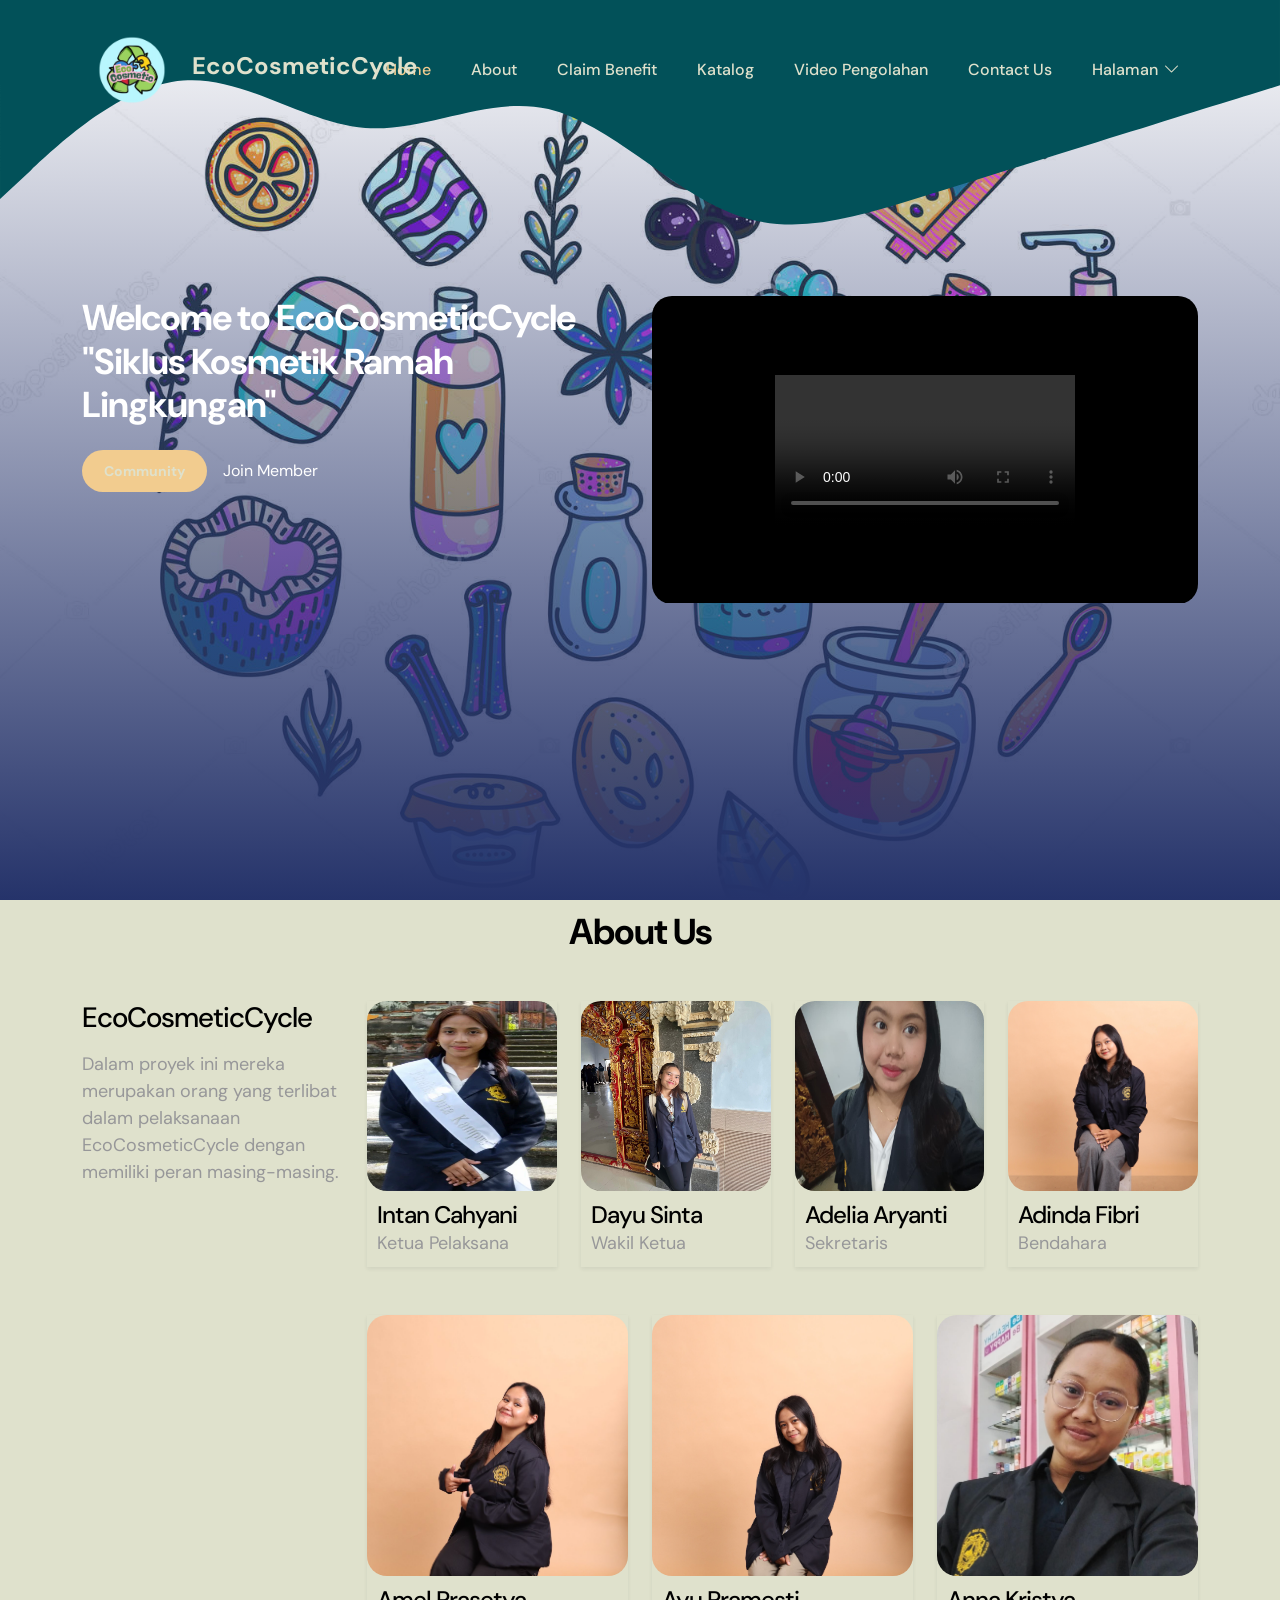
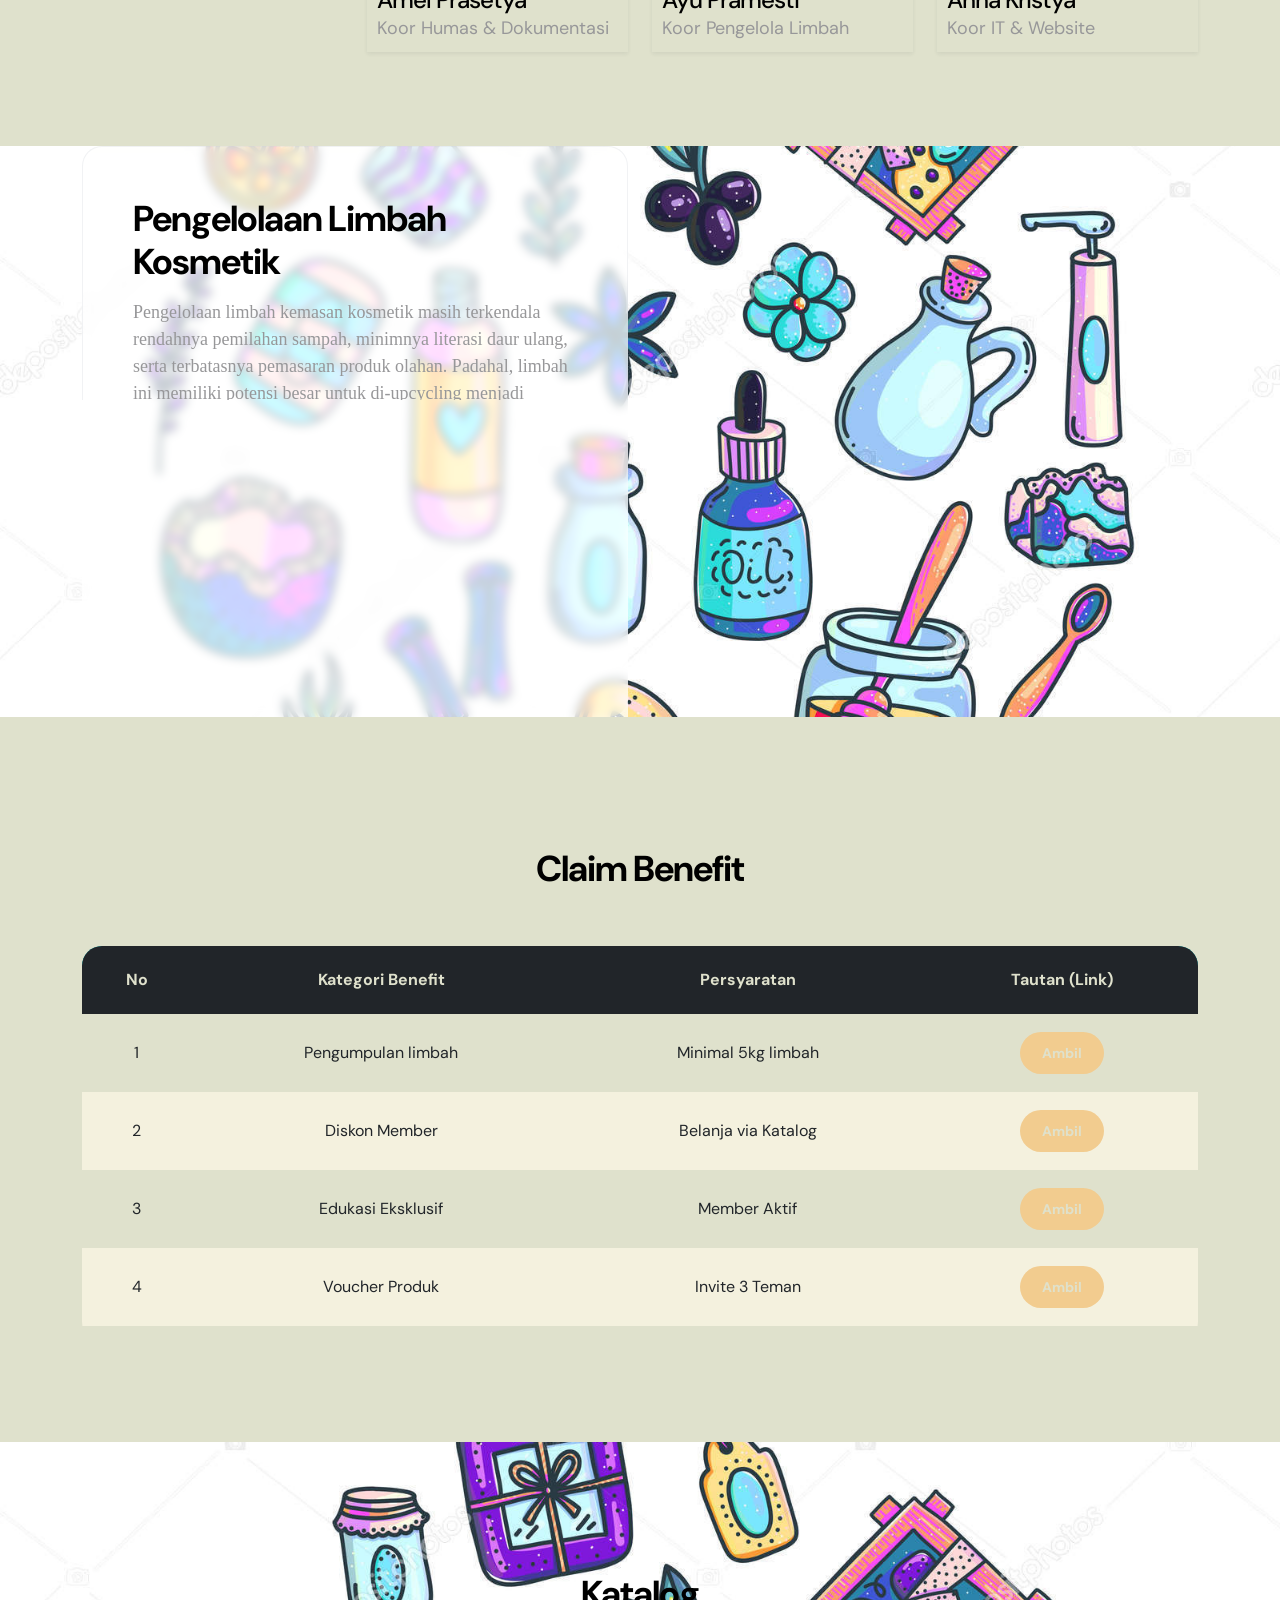
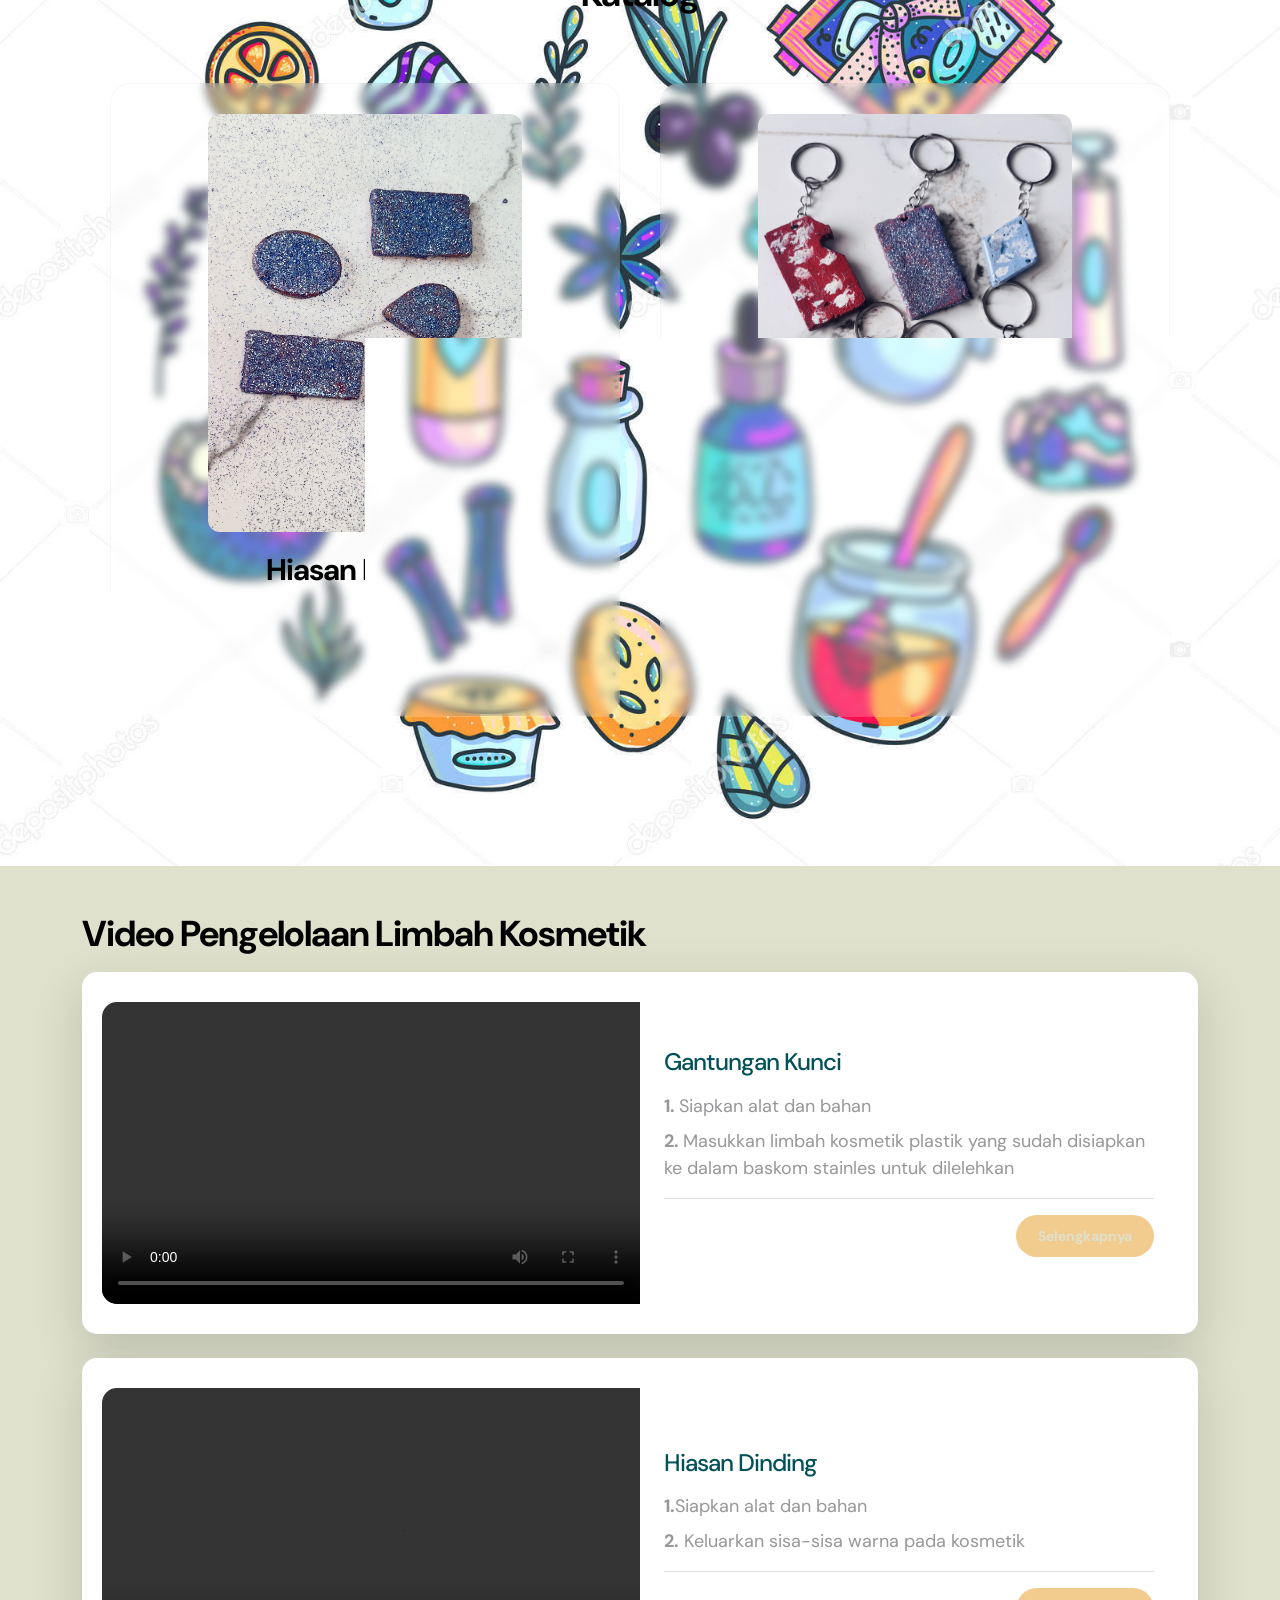
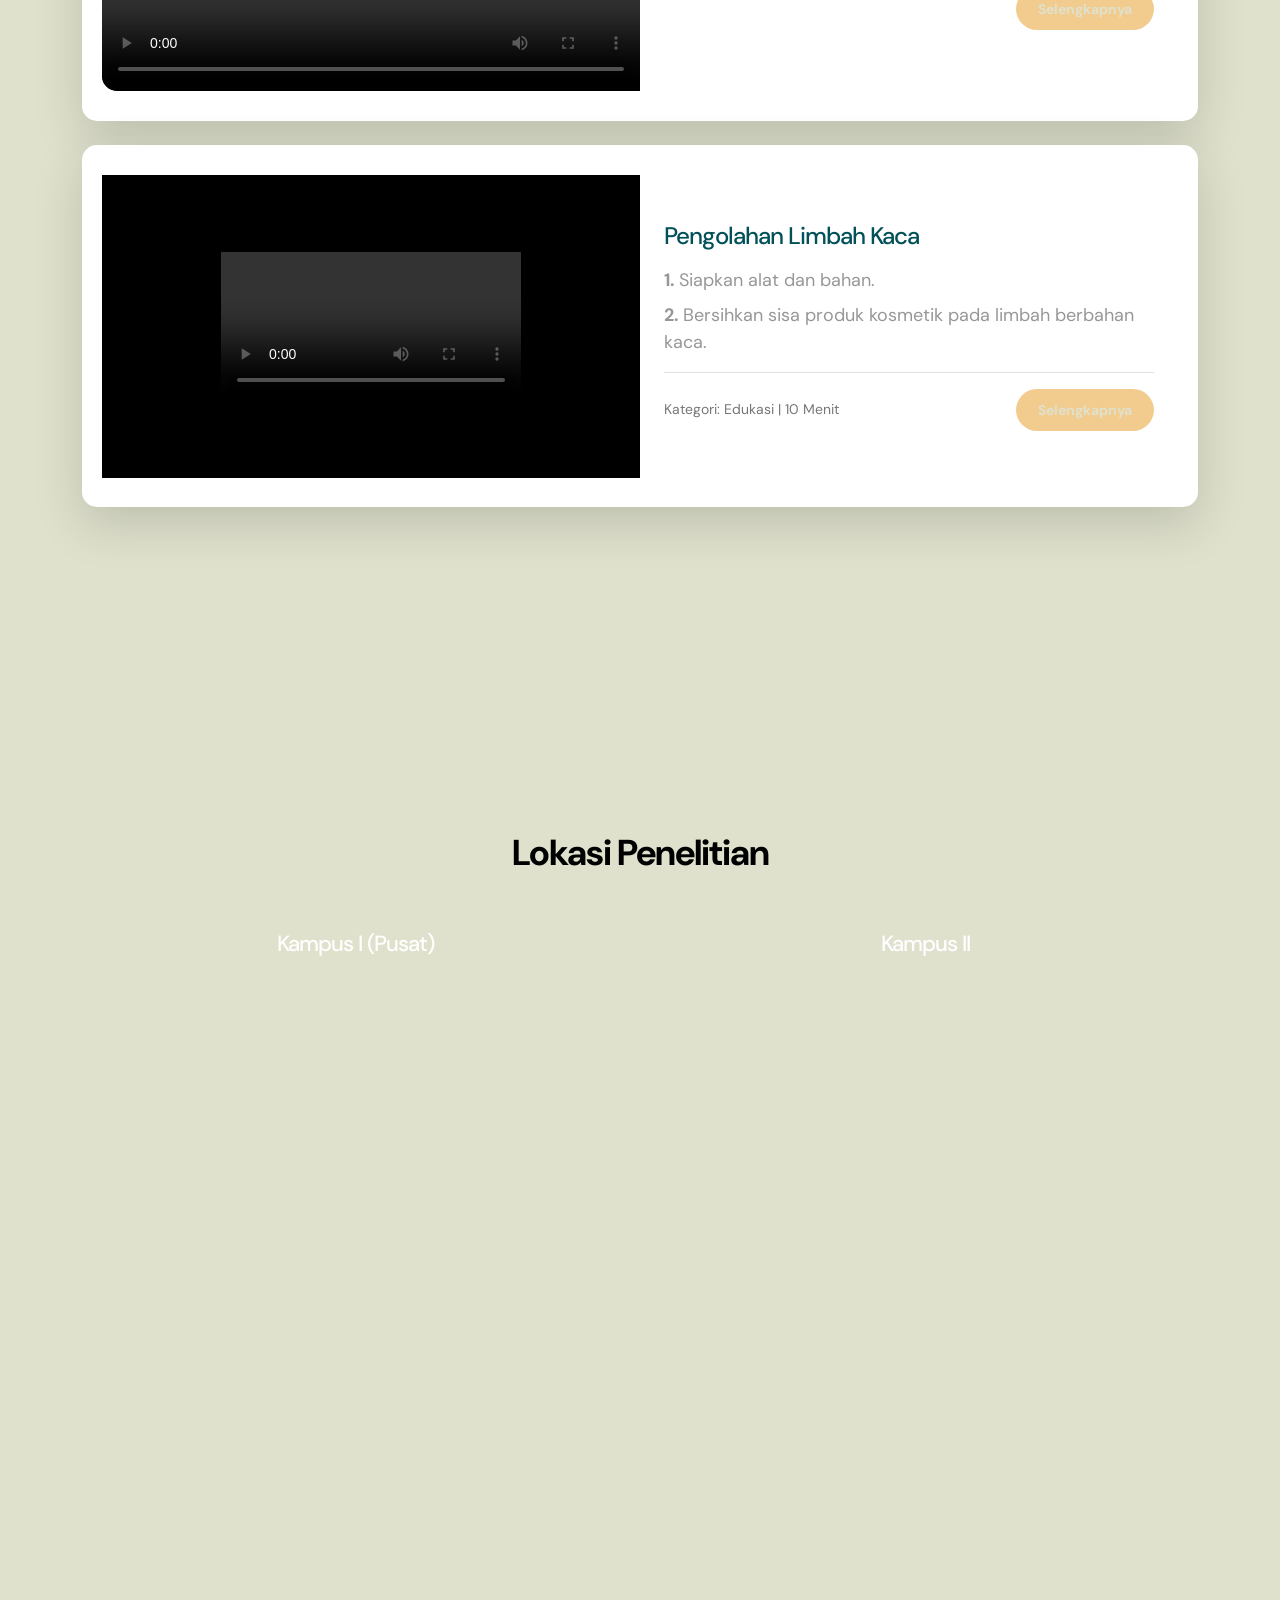
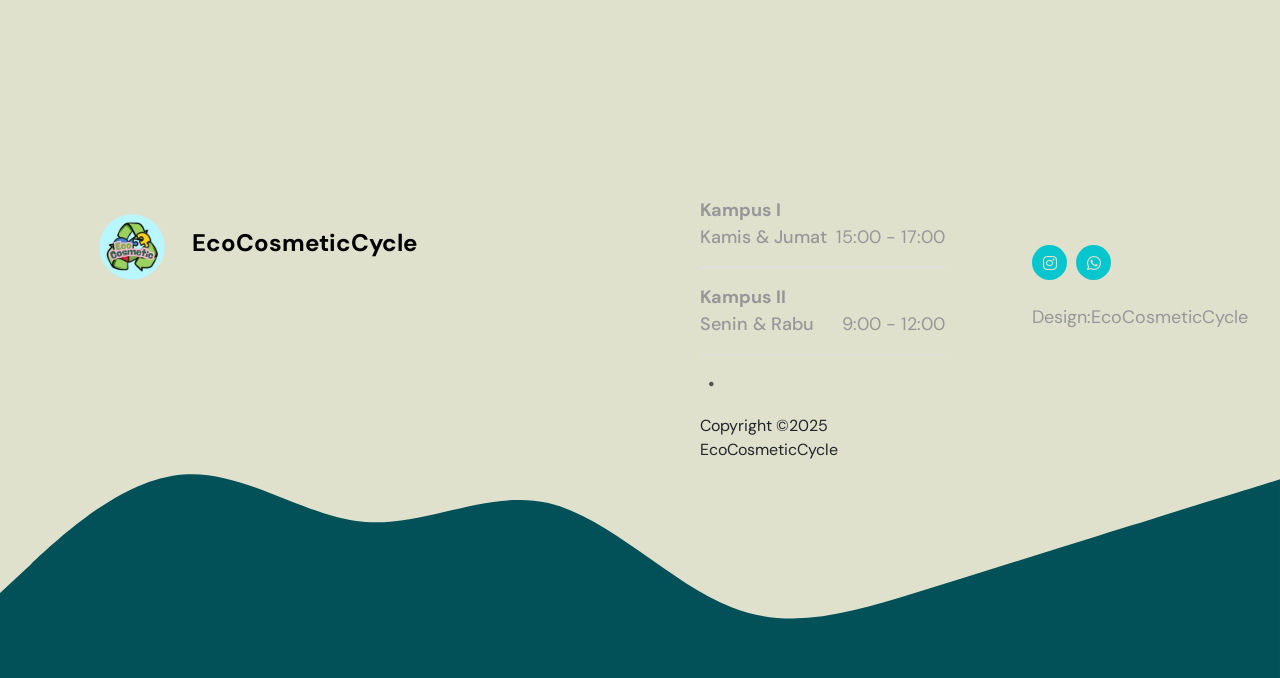
==== commit 764297f6: "Update index.html" ====
--- a/index.html
+++ b/index.html
@@ -45,13 +45,9 @@
                         </span>
                     </a>
 
-                    <div class="d-lg-none ms-auto me-3">
-                        <a class="btn custom-btn custom-border-btn" data-bs-toggle="offcanvas" href="#offcanvasExample" role="button" aria-controls="offcanvasExample">Member Login</a>
-                    </div>
+                   
     
-                    <button class="navbar-toggler" type="button" data-bs-toggle="collapse" data-bs-target="#navbarNav" aria-controls="navbarNav" aria-expanded="false" aria-label="Toggle navigation">
-                        <span class="navbar-toggler-icon"></span>
-                    </button>
+                    
     
                     <div class="collapse navbar-collapse" id="navbarNav">
                         <ul class="navbar-nav ms-lg-auto">
@@ -95,7 +91,10 @@
 
                        
 
-                  
+                    <div class="mt-auto mb-5">
+                       
+                    </div>
+                </div>
 <!-- warna paling atas-->
                  <svg xmlns="http://www.w3.org/2000/svg" viewBox="0 0 1440 320"><path fill="#025159"  fill-opacity="1" d="M0,224L34.3,192C68.6,160,137,96,206,90.7C274.3,85,343,139,411,144C480,149,549,107,617,122.7C685.7,139,754,213,823,240C891.4,267,960,245,1029,224C1097.1,203,1166,181,1234,160C1302.9,139,1371,117,1406,106.7L1440,96L1440,320L1405.7,320C1371.4,320,1303,320,1234,320C1165.7,320,1097,320,1029,320C960,320,891,320,823,320C754.3,320,686,320,617,320C548.6,320,480,320,411,320C342.9,320,274,320,206,320C137.1,320,69,320,34,320L0,320Z"></path></svg>
 
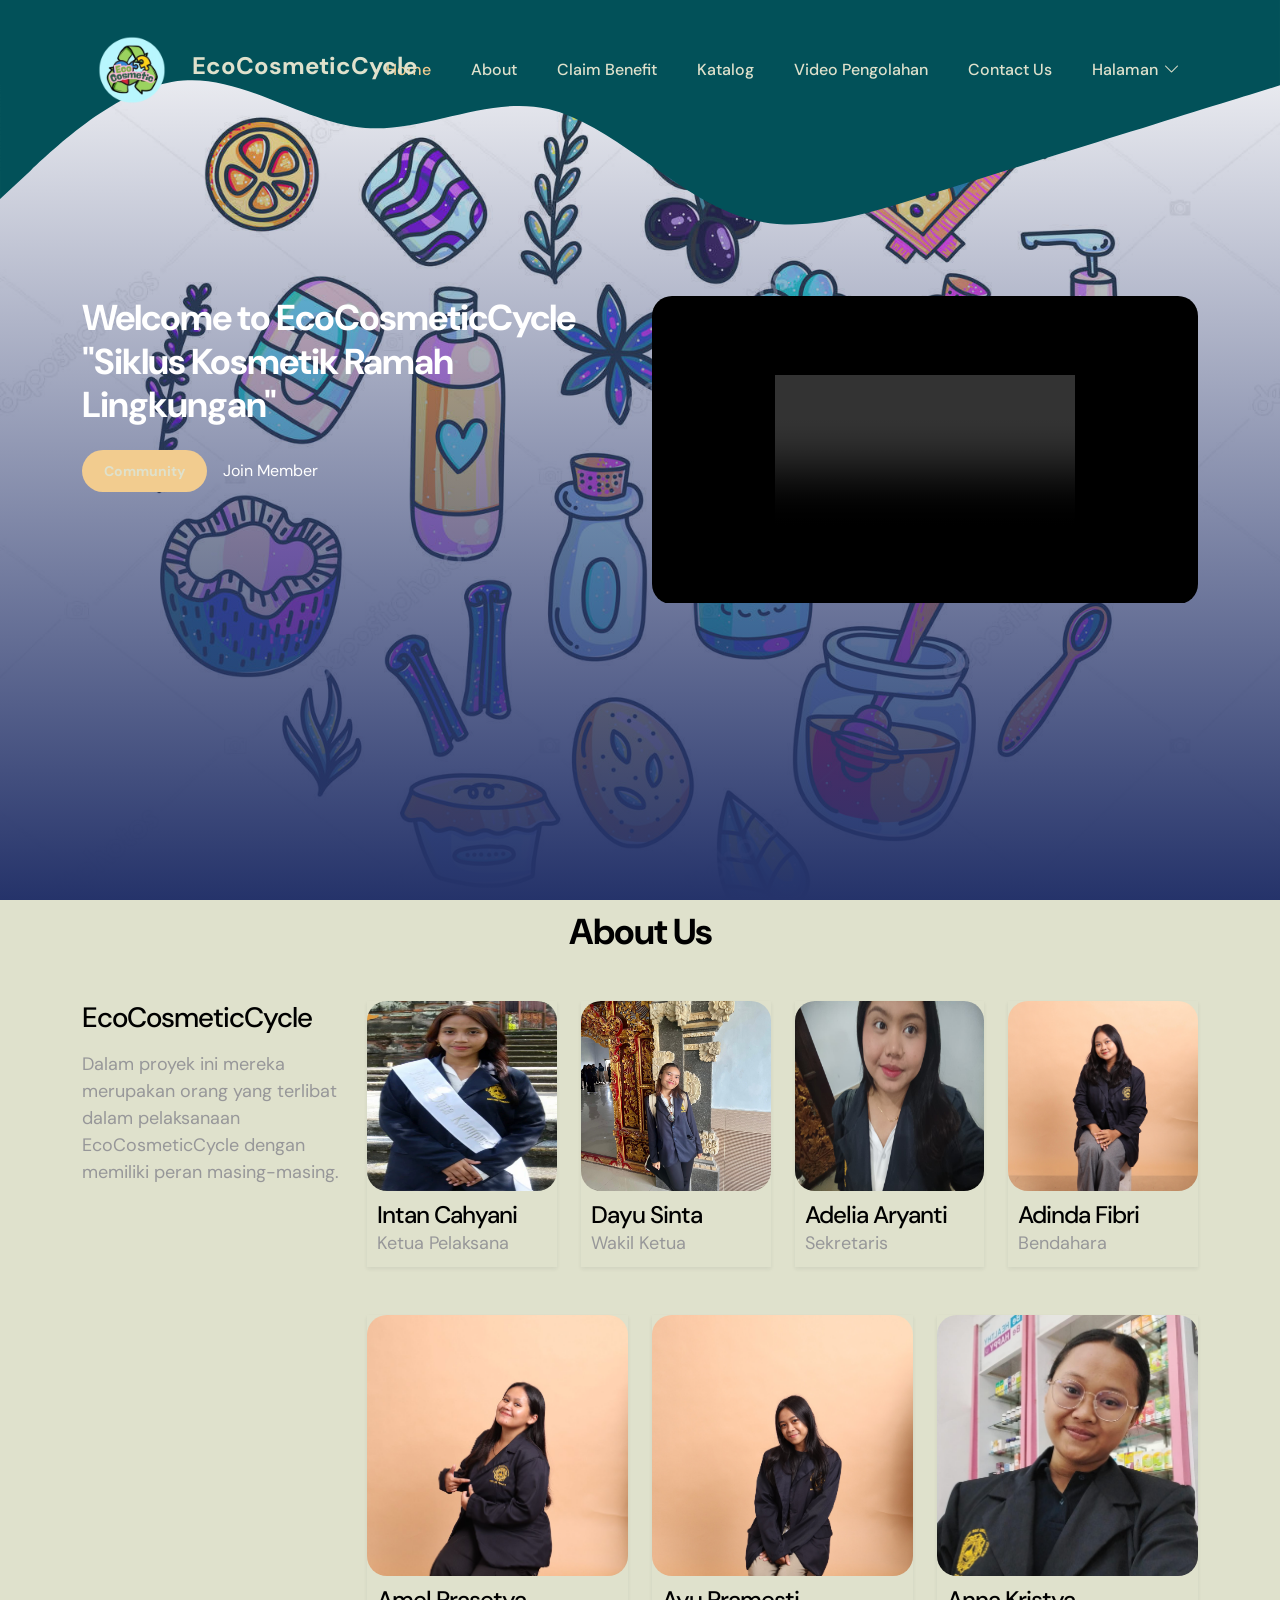
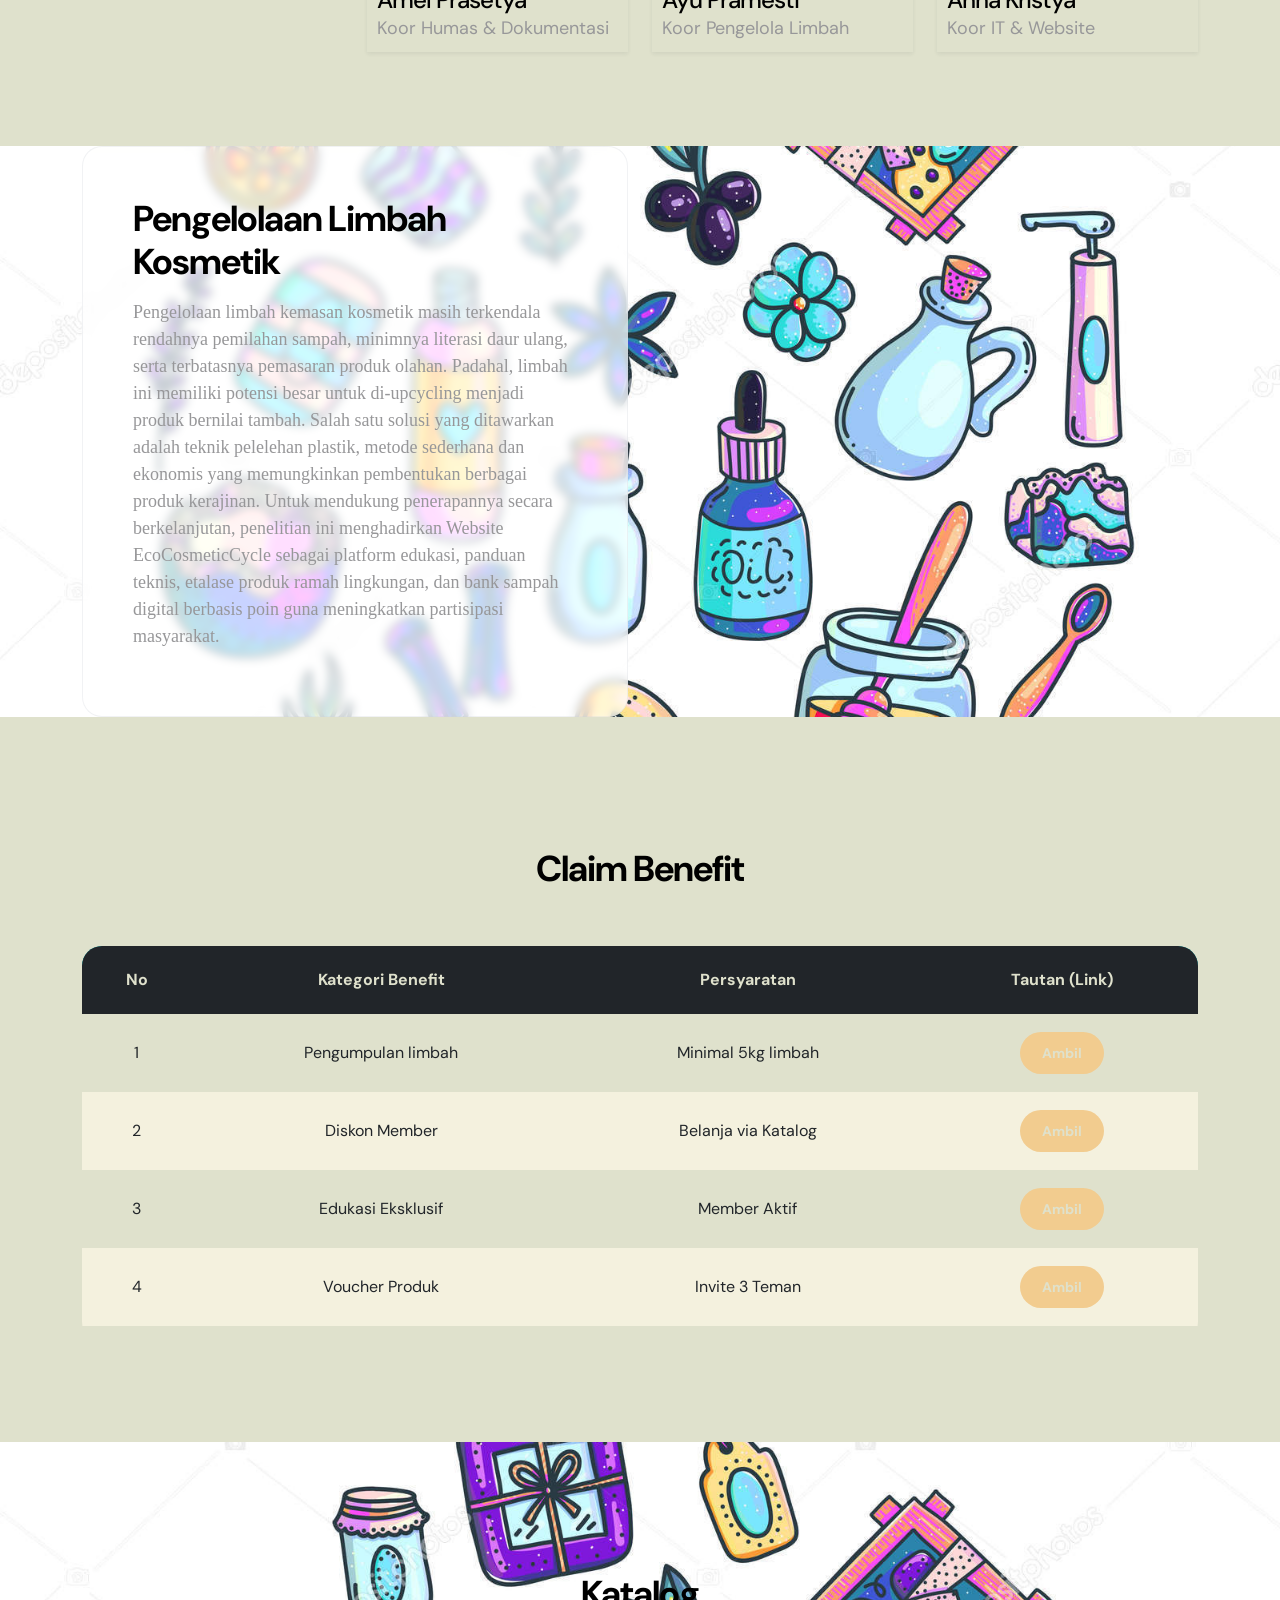
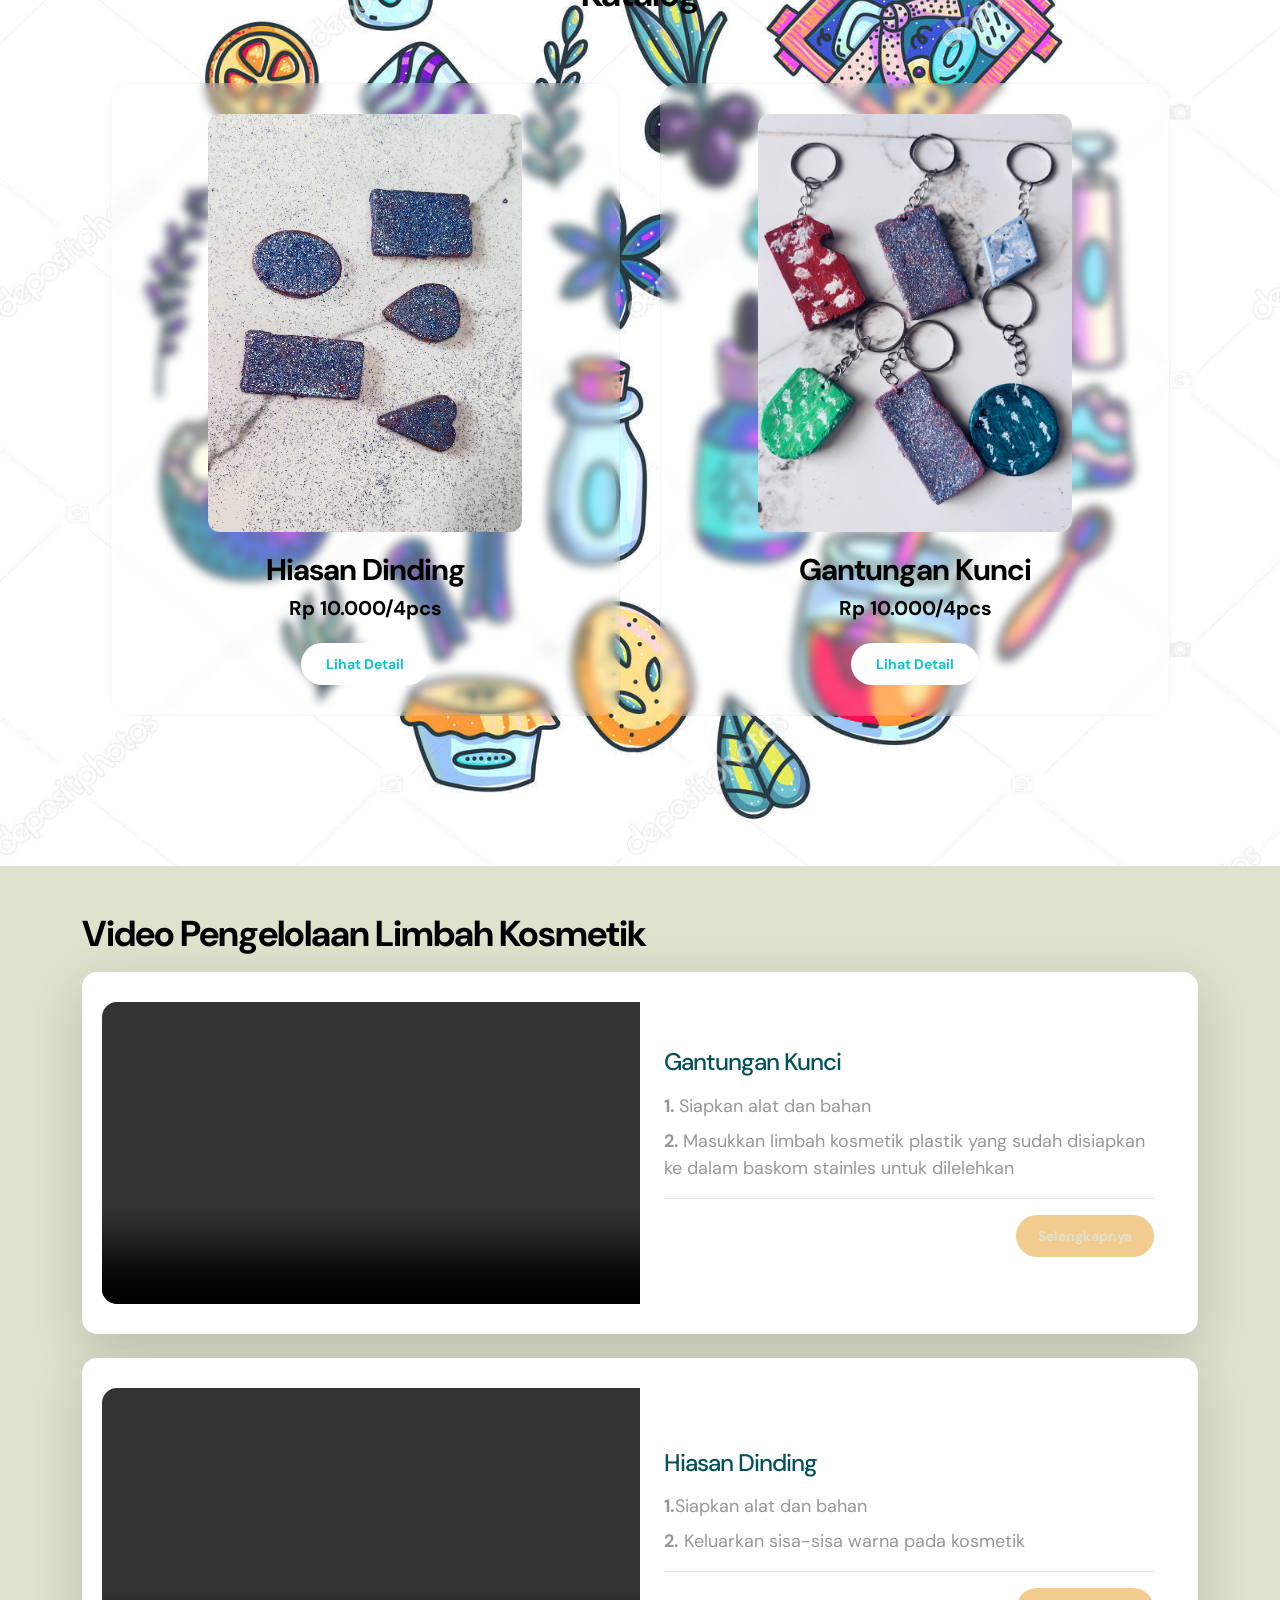
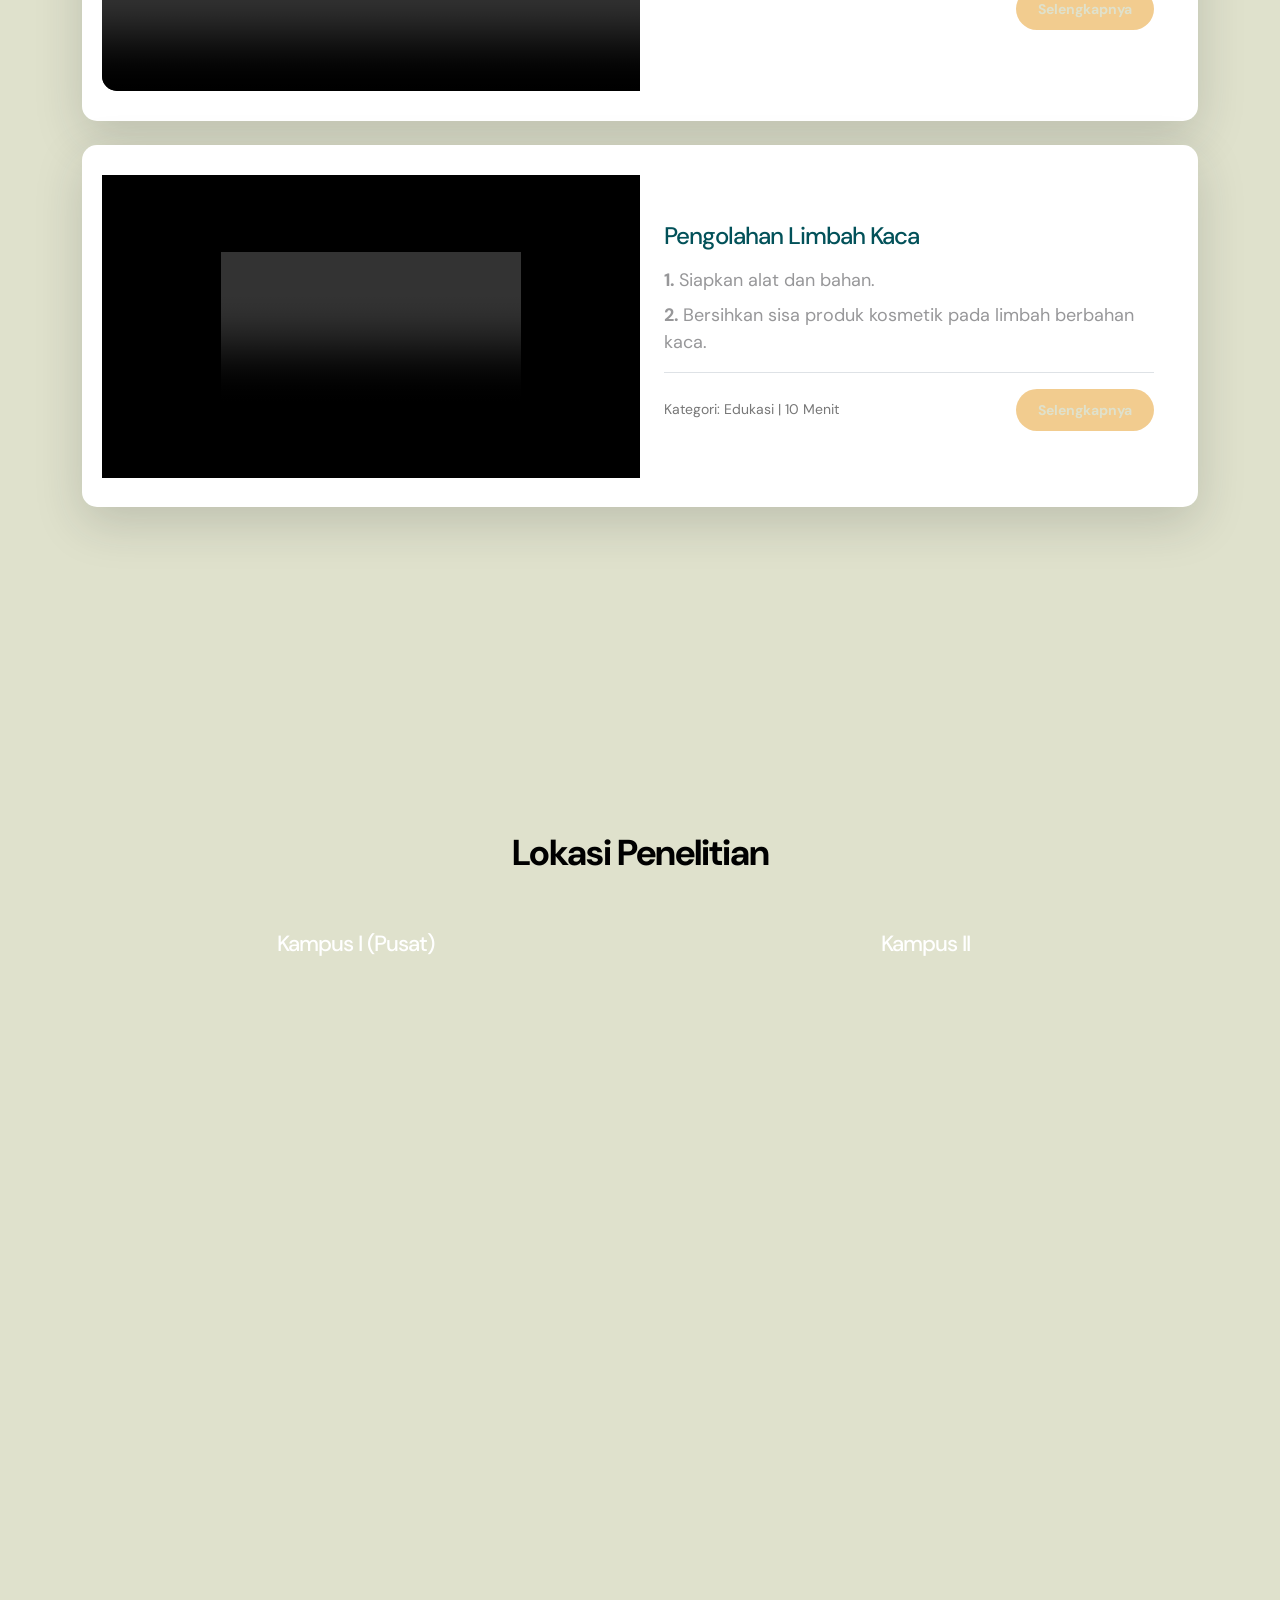
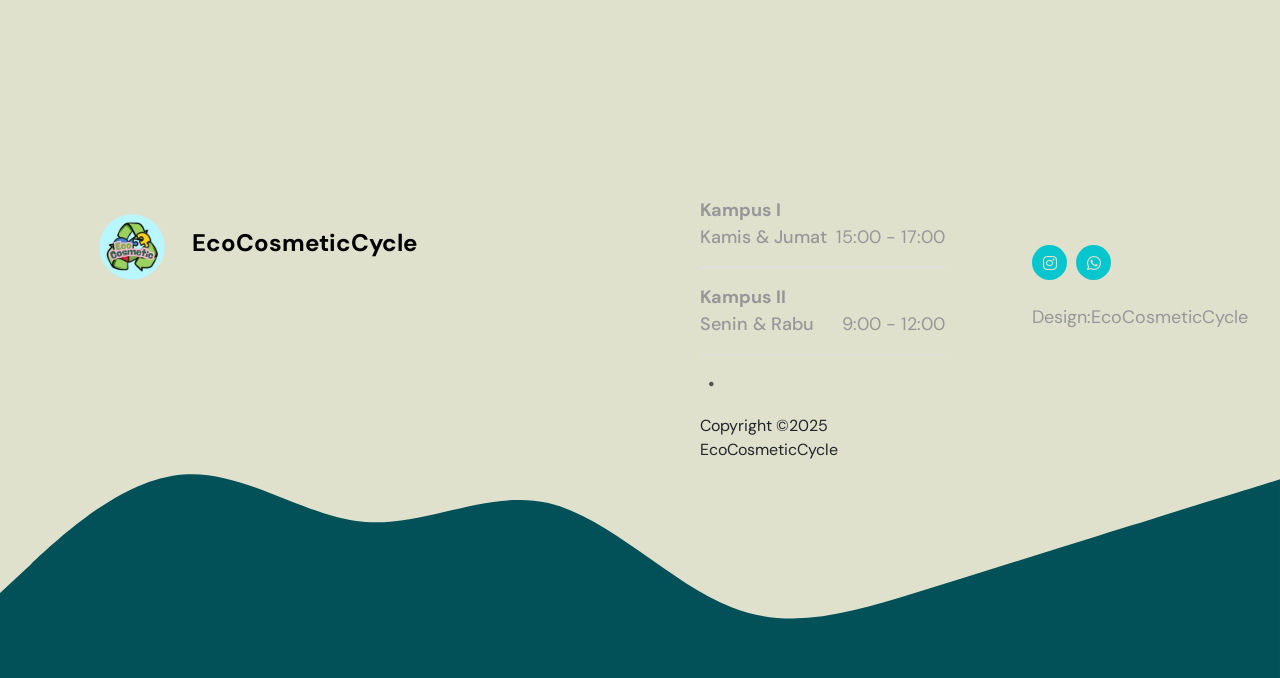
==== commit 5e79fc20: "Update index.html" ====
--- a/index.html
+++ b/index.html
@@ -45,9 +45,10 @@
                         </span>
                     </a>
 
-                   
-    
-                    
+                
+                    <button class="navbar-toggler" type="button" data-bs-toggle="collapse" data-bs-target="#navbarNav" aria-controls="navbarNav" aria-expanded="false" aria-label="Toggle navigation">
+                        <span class="navbar-toggler-icon"></span>
+                    </button>
     
                     <div class="collapse navbar-collapse" id="navbarNav">
                         <ul class="navbar-nav ms-lg-auto">
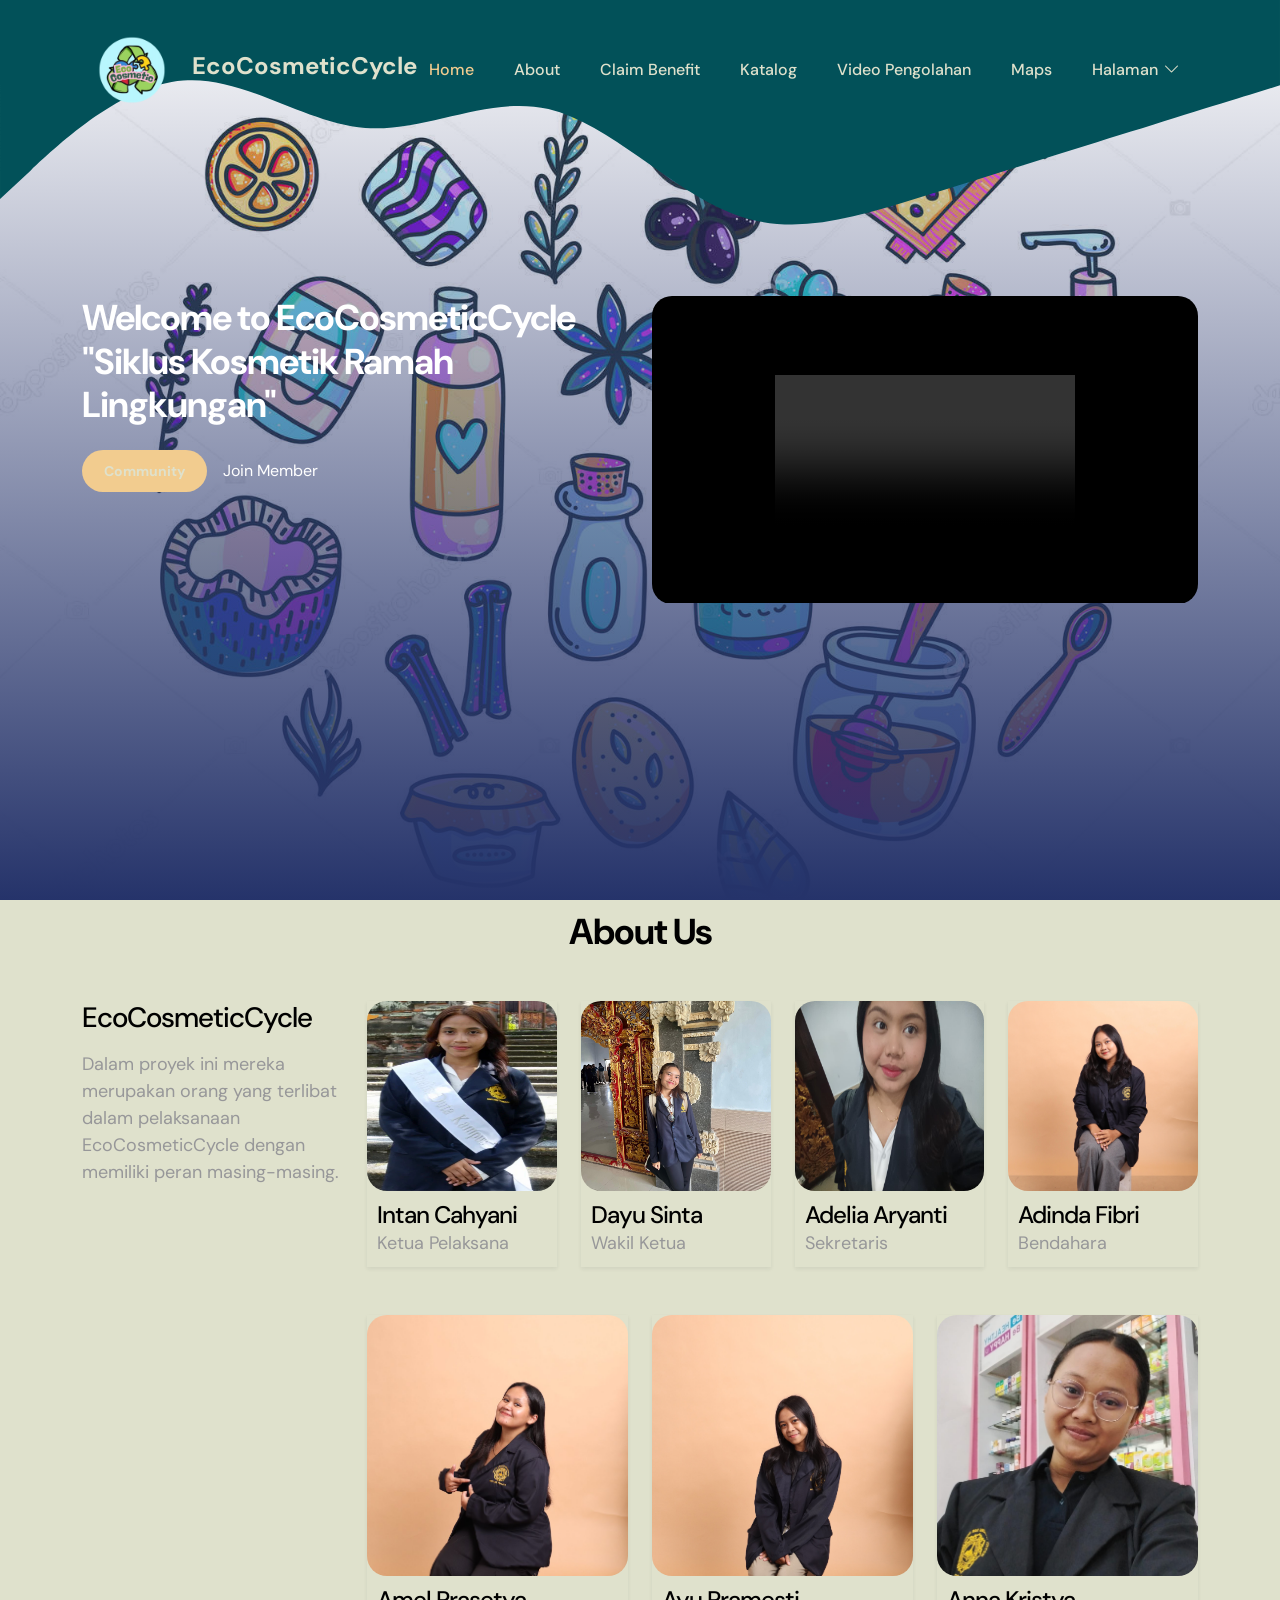
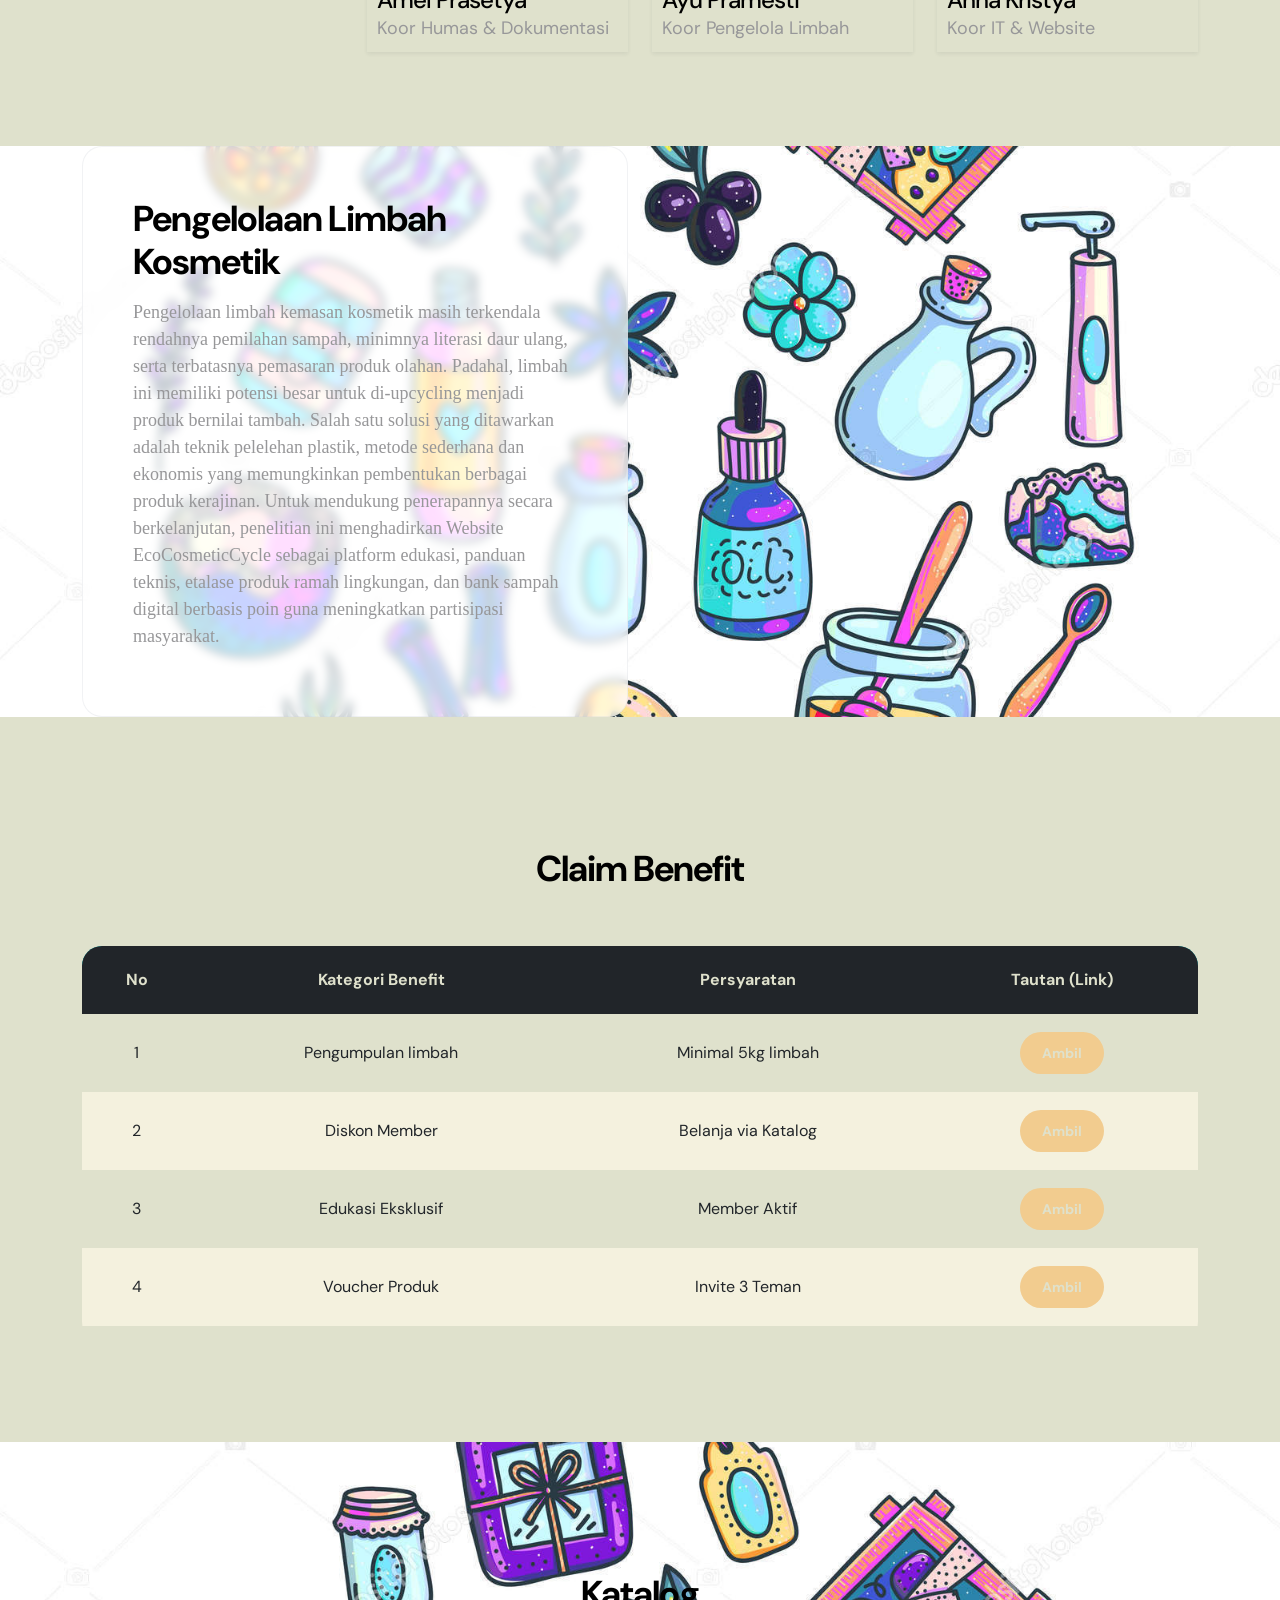
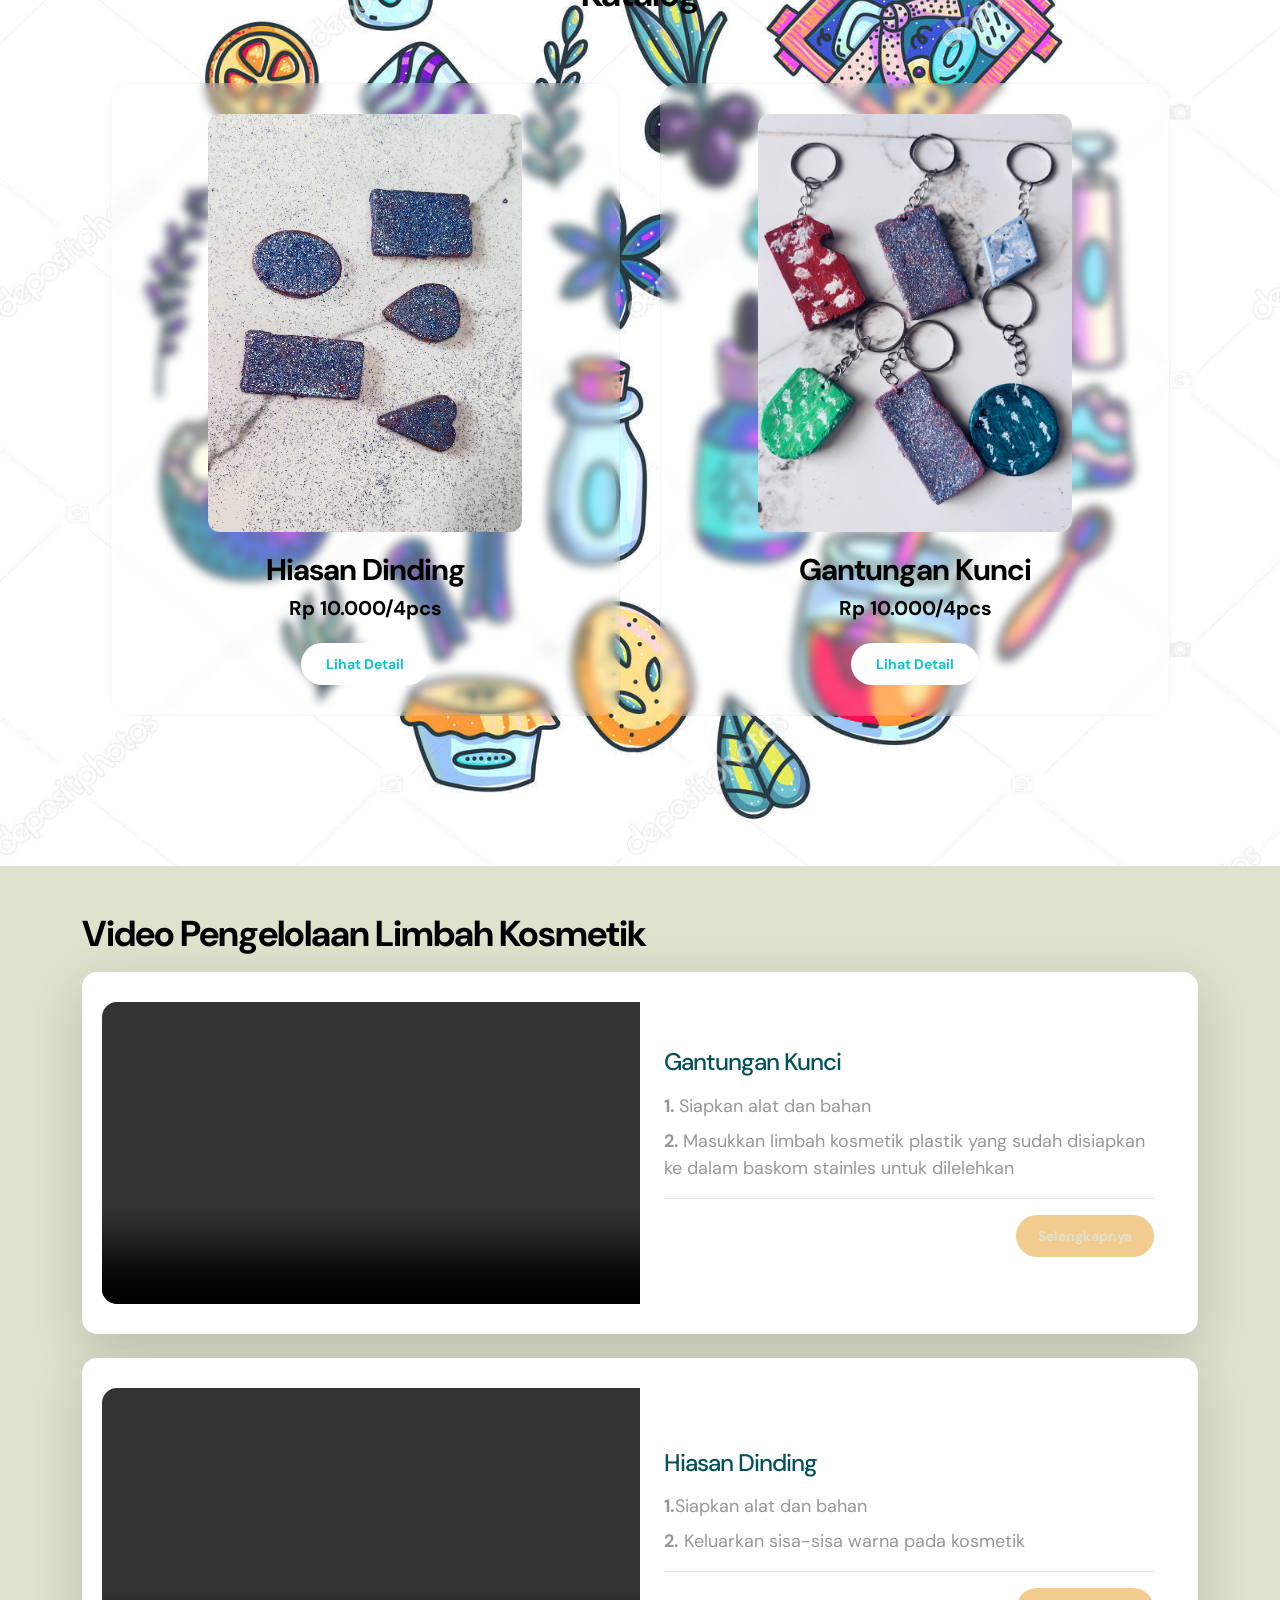
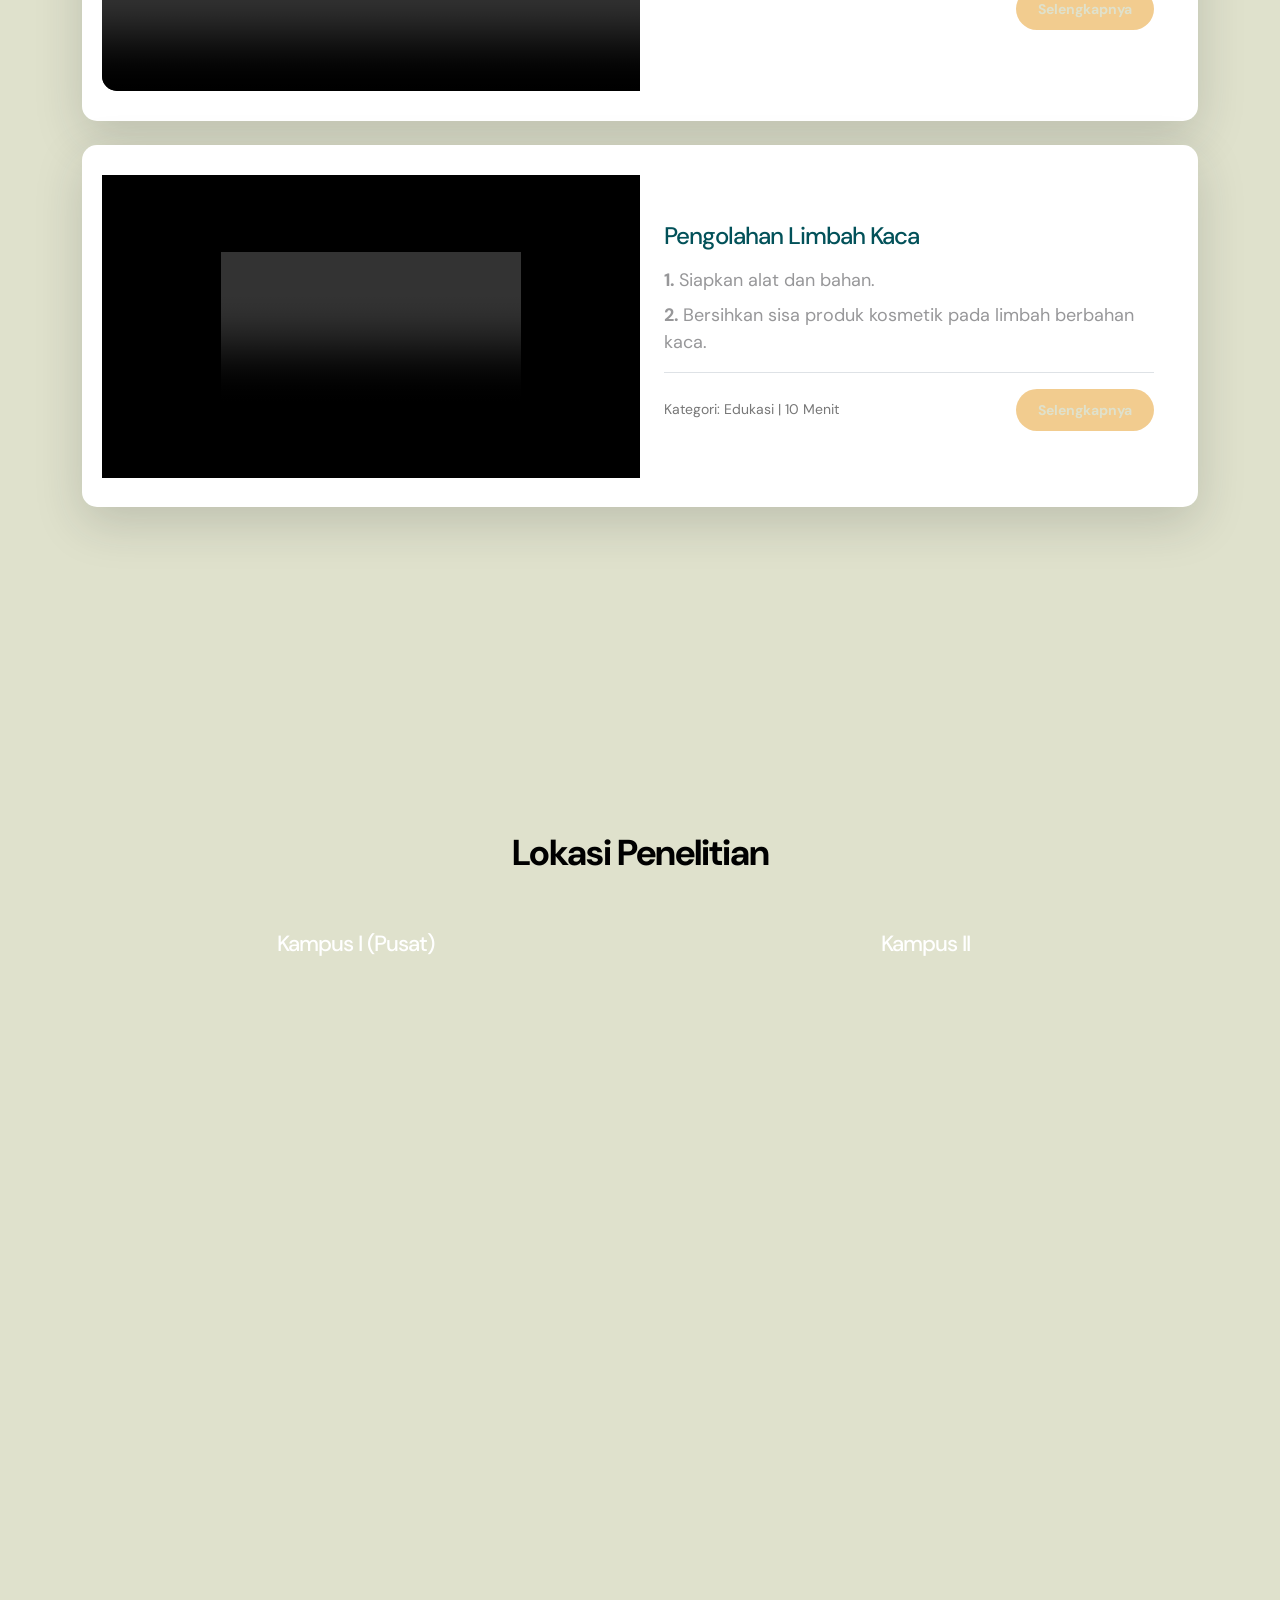
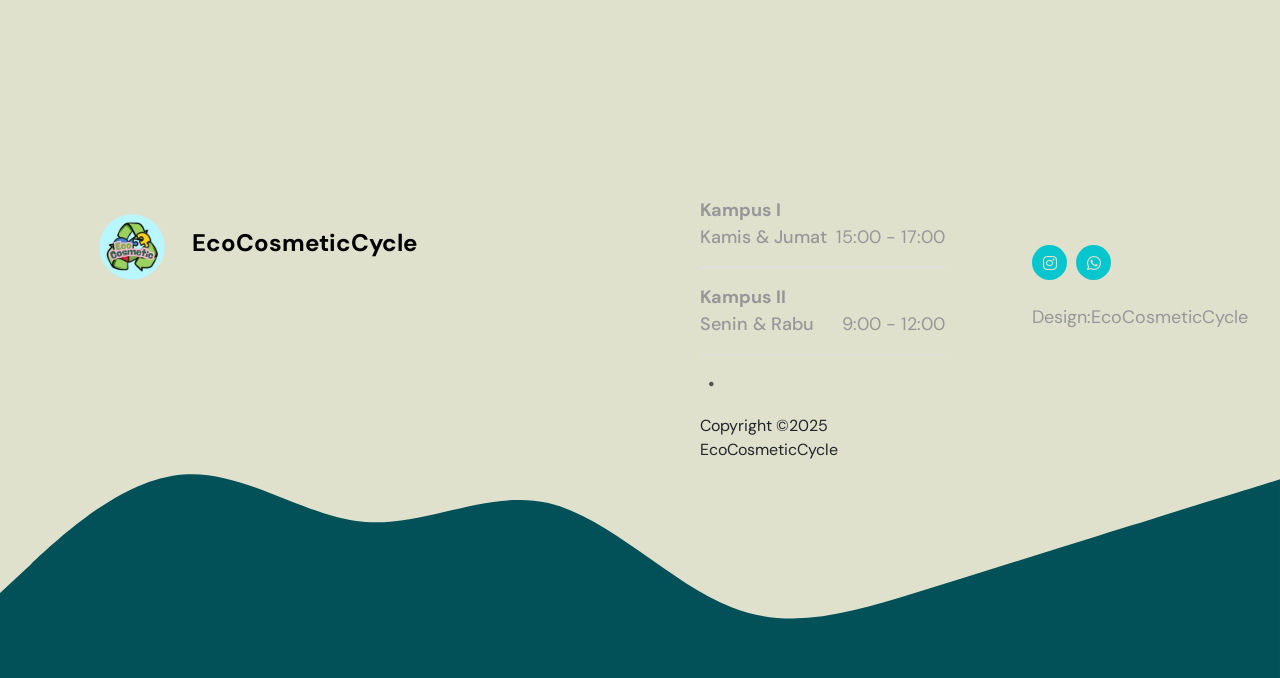
==== commit 7d80f40d: "Update index.html" ====
--- a/index.html
+++ b/index.html
@@ -70,7 +70,7 @@
                                 <a class="nav-link click-scroll" href="#section_5">Video Pengolahan</a>
                             </li>
                             <li class="nav-item">
-                                <a class="nav-link click-scroll" href="#section_6">Contact Us</a>
+                                <a class="nav-link click-scroll" href="#section_6">Maps</a>
                             </li>
                             <li class="nav-item dropdown">
                                 <a class="nav-link dropdown-toggle" href="#" id="navbarLightDropdownMenuLink" role="button" data-bs-toggle="dropdown" aria-expanded="false">Halaman</a>
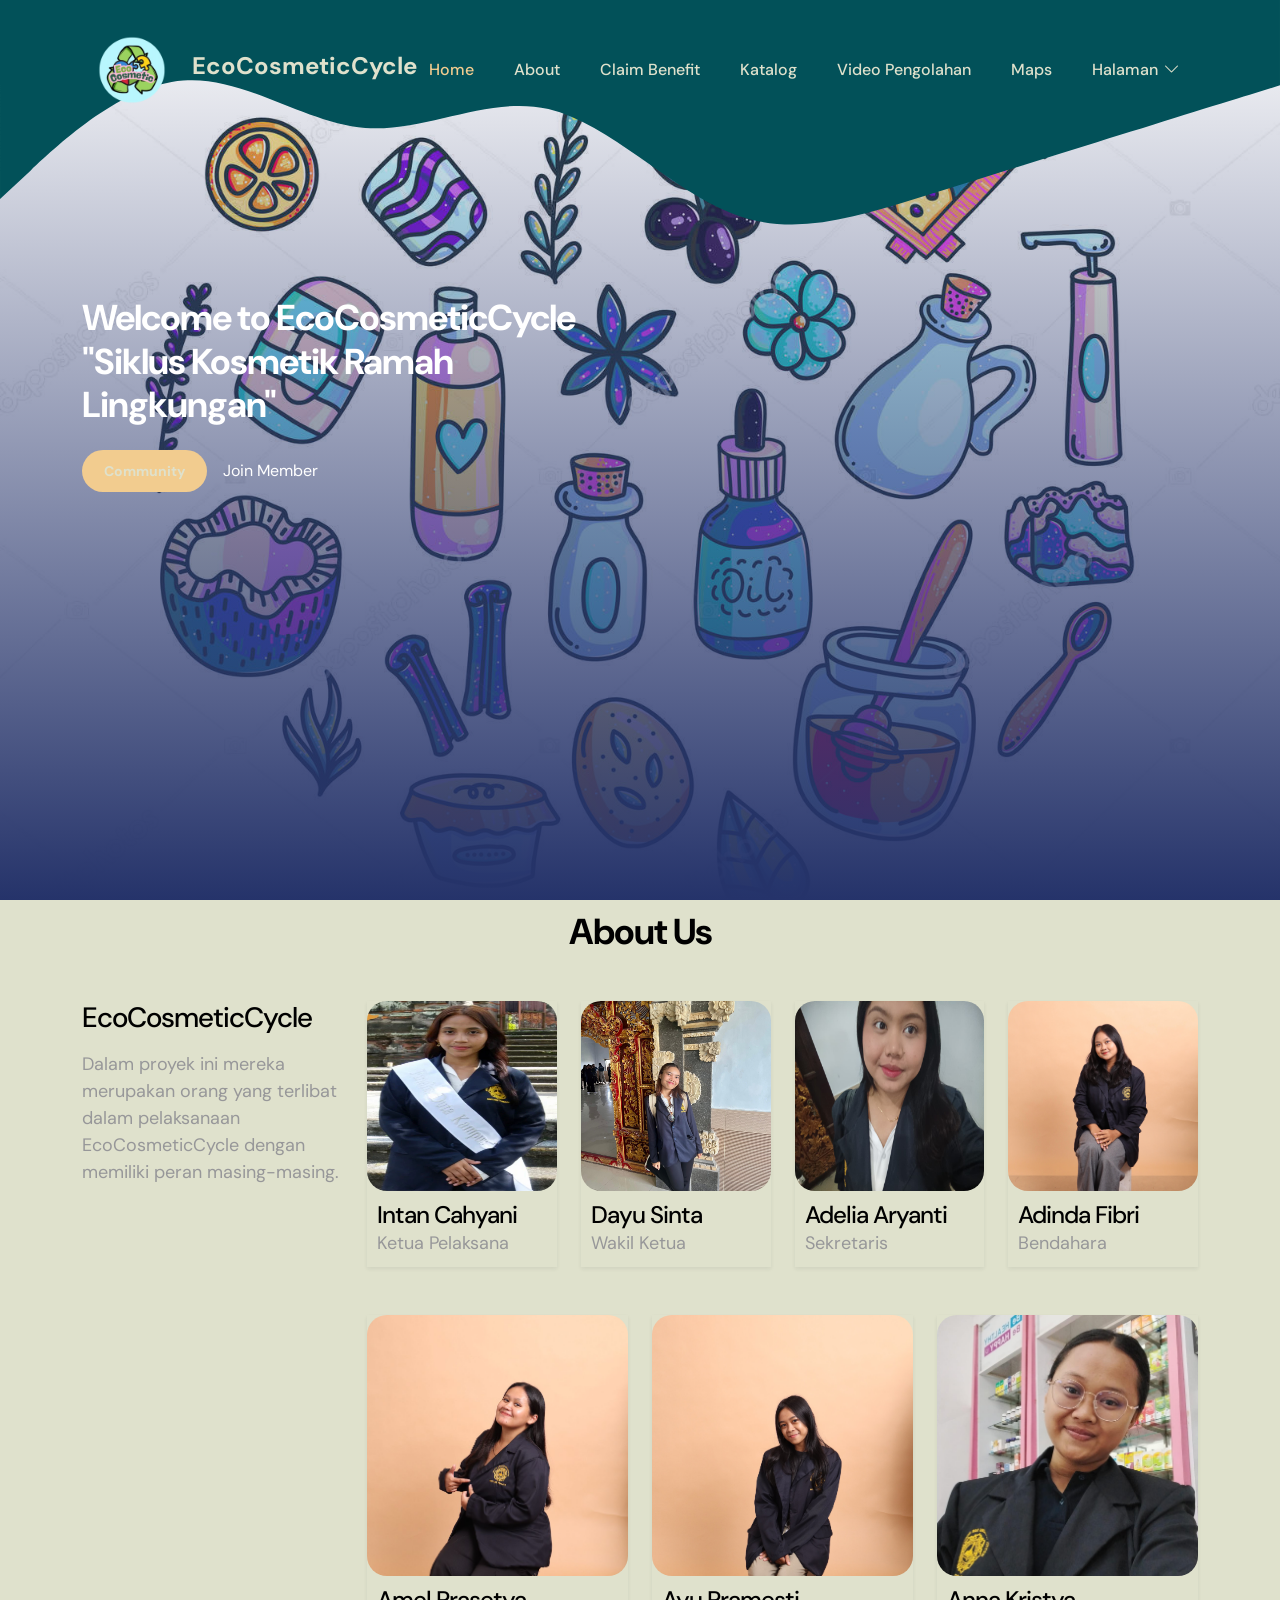
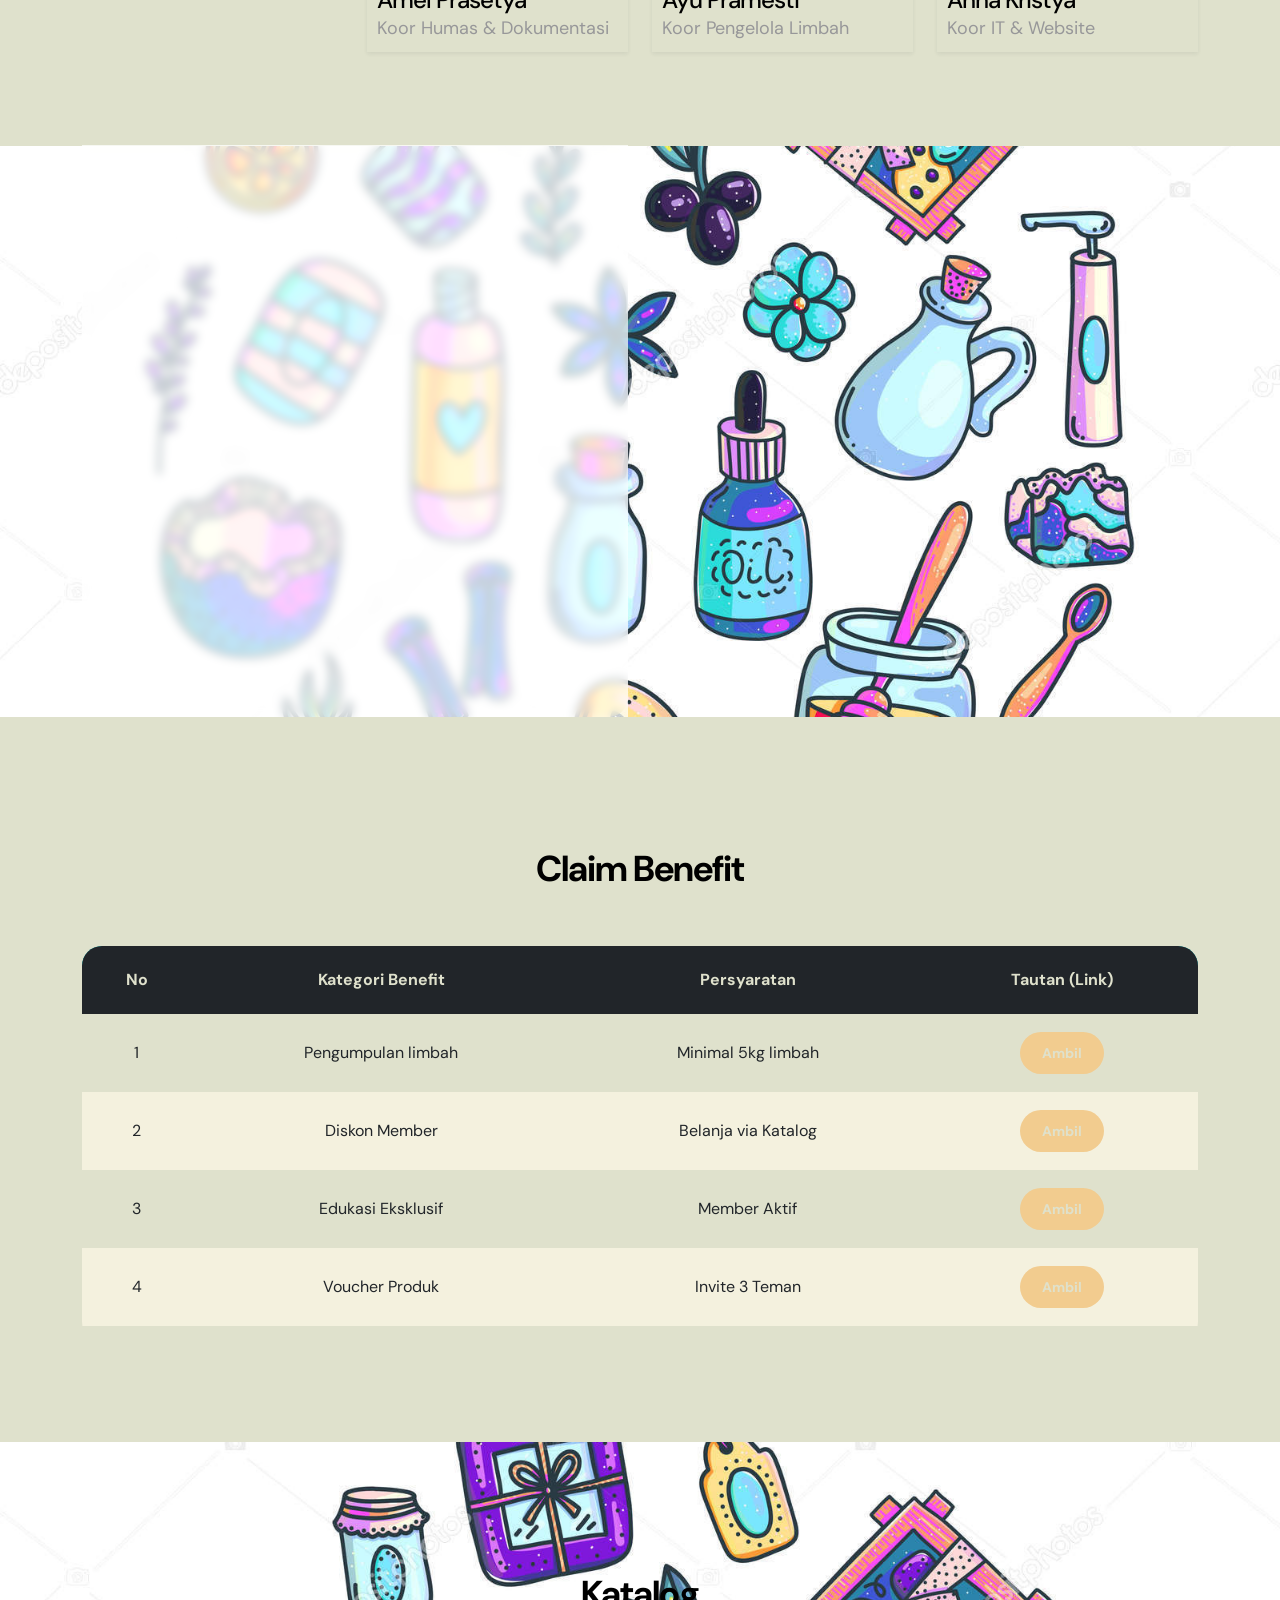
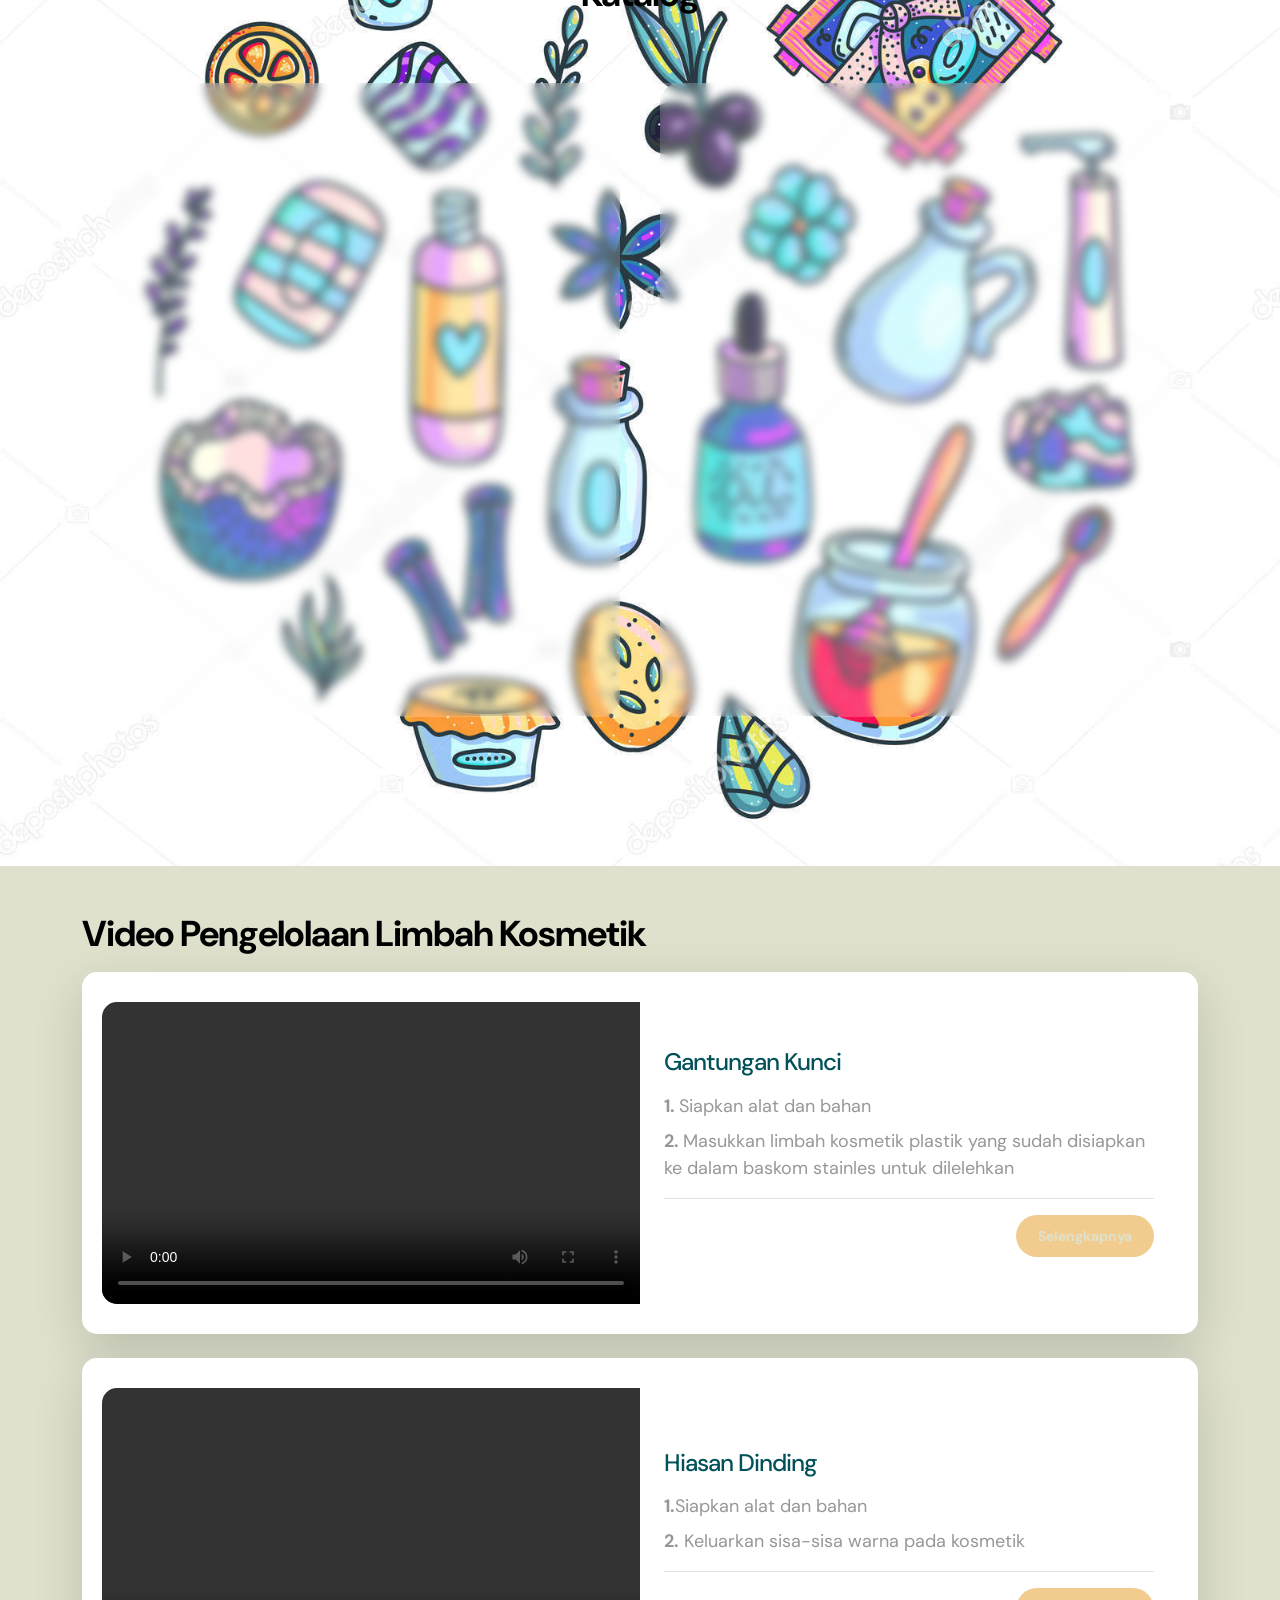
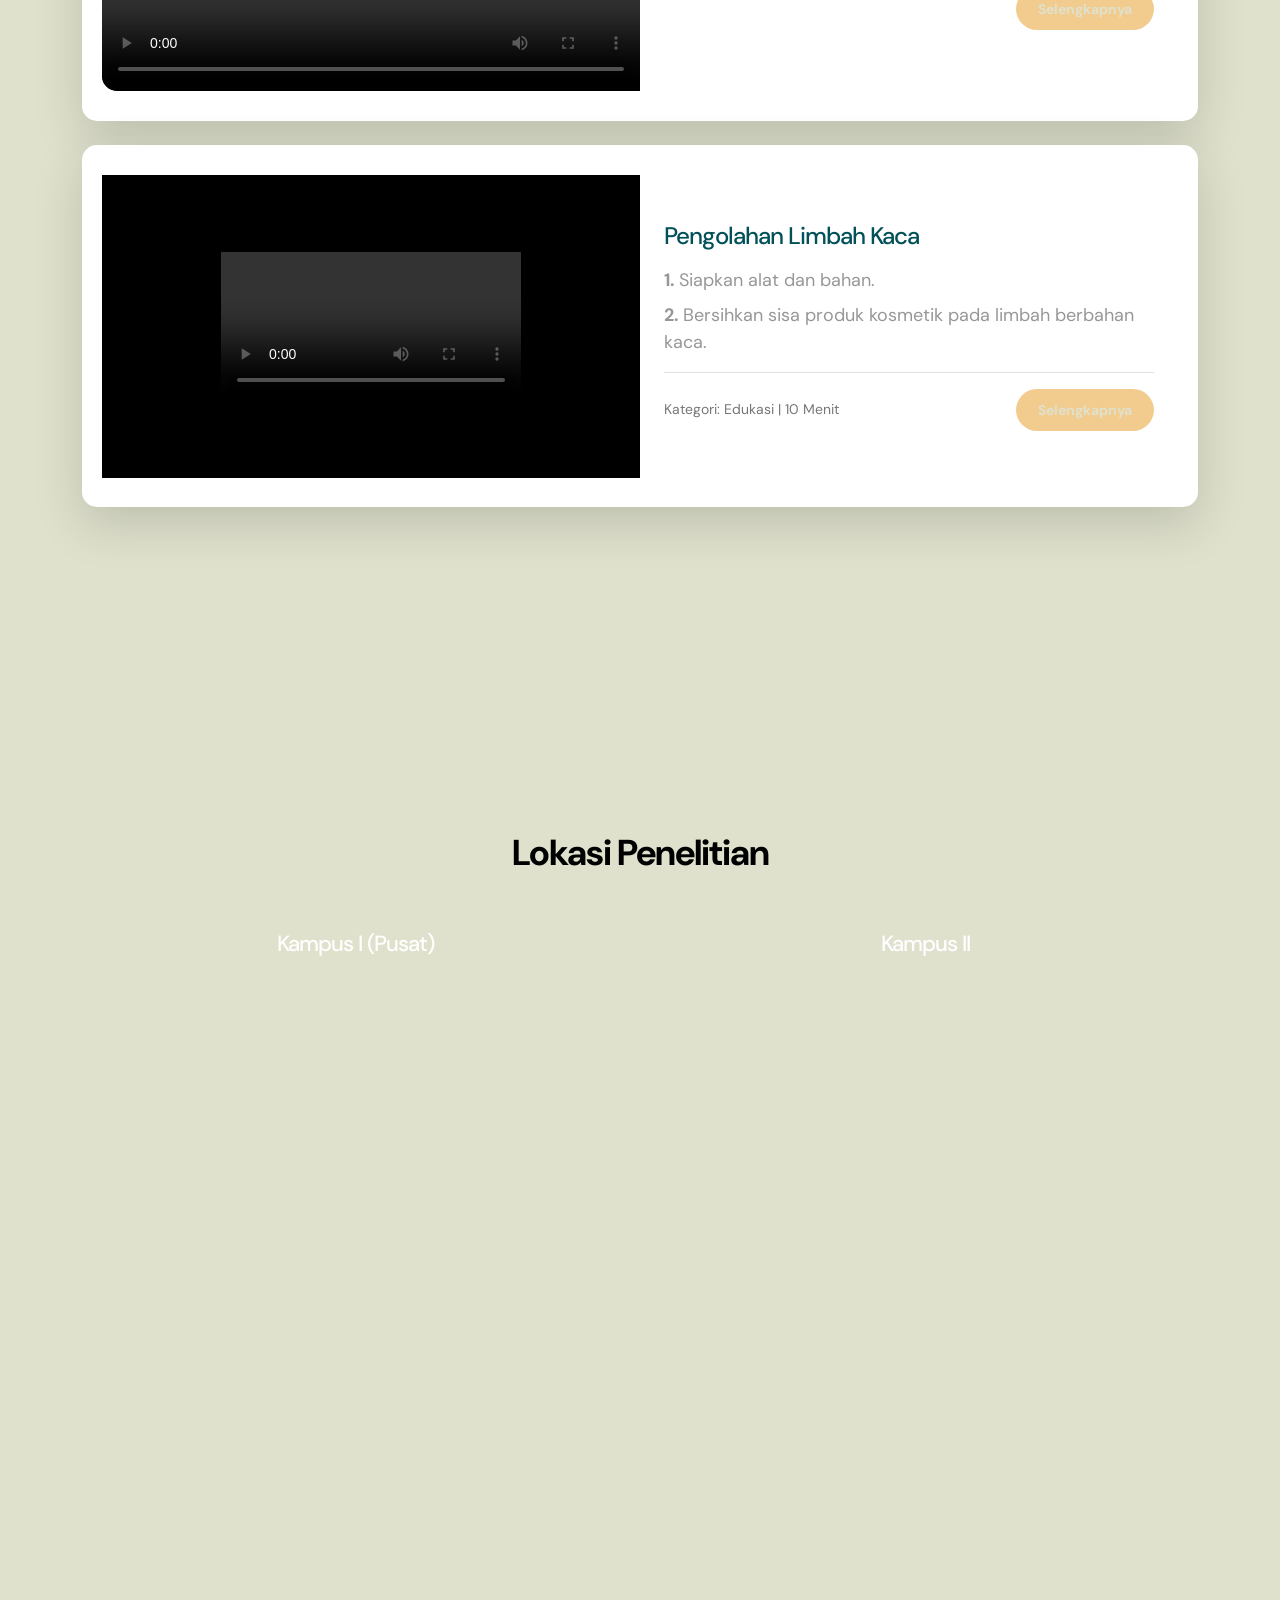
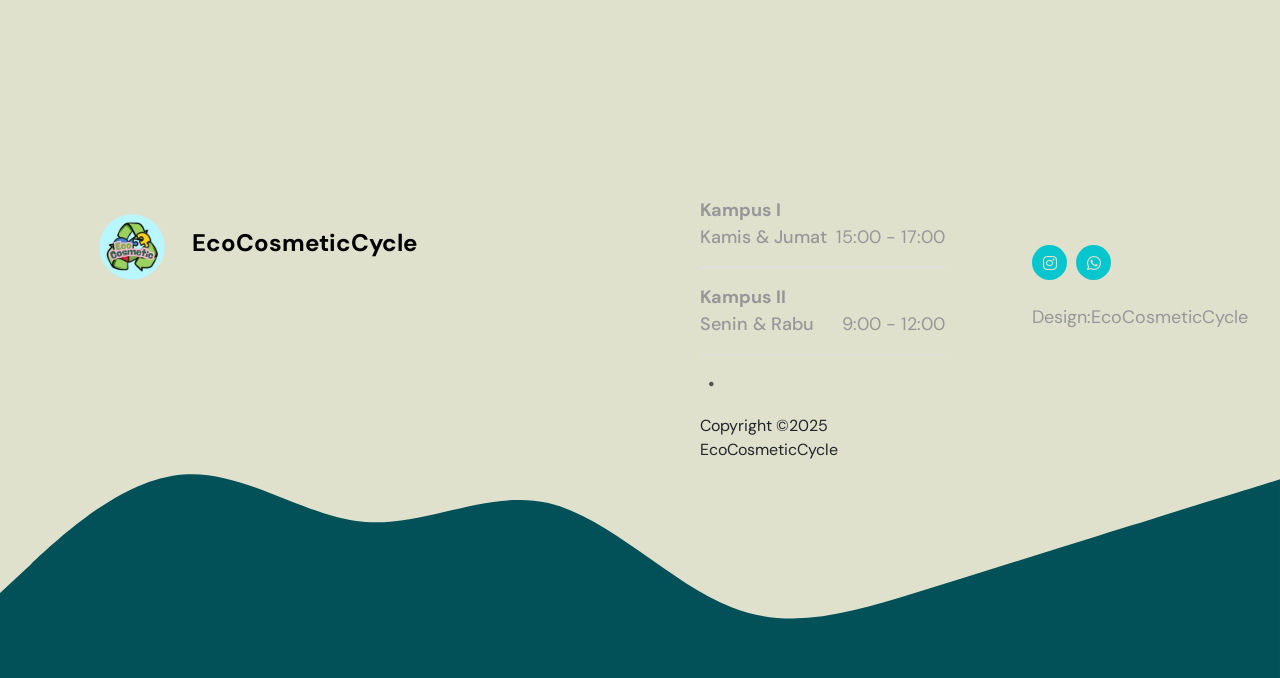
==== commit 64537262: "Replace local video iframe with YouTube embed" ====
--- a/index.html
+++ b/index.html
@@ -128,7 +128,7 @@
 
    <div class="col-lg-6 col-12">
     <div class="ratio ratio-16x9">
-       <iframe src="video/toa.mp4" title="YouTube video player" frameborder="0" allow="accelerometer; autoplay; clipboard-write; encrypted-media; gyroscope; picture-in-picture; web-share" allowfullscreen></iframe>
+       <iframe src="https://www.youtube.com/embed/kPJ0F8QJTz4?si=CM8CUN7fwDT_so8n&amp;start=8" title="YouTube video player" frameborder="0" allow="accelerometer; autoplay; clipboard-write; encrypted-media; gyroscope; picture-in-picture; web-share" allowfullscreen></iframe>
     </div>
 </div>
 
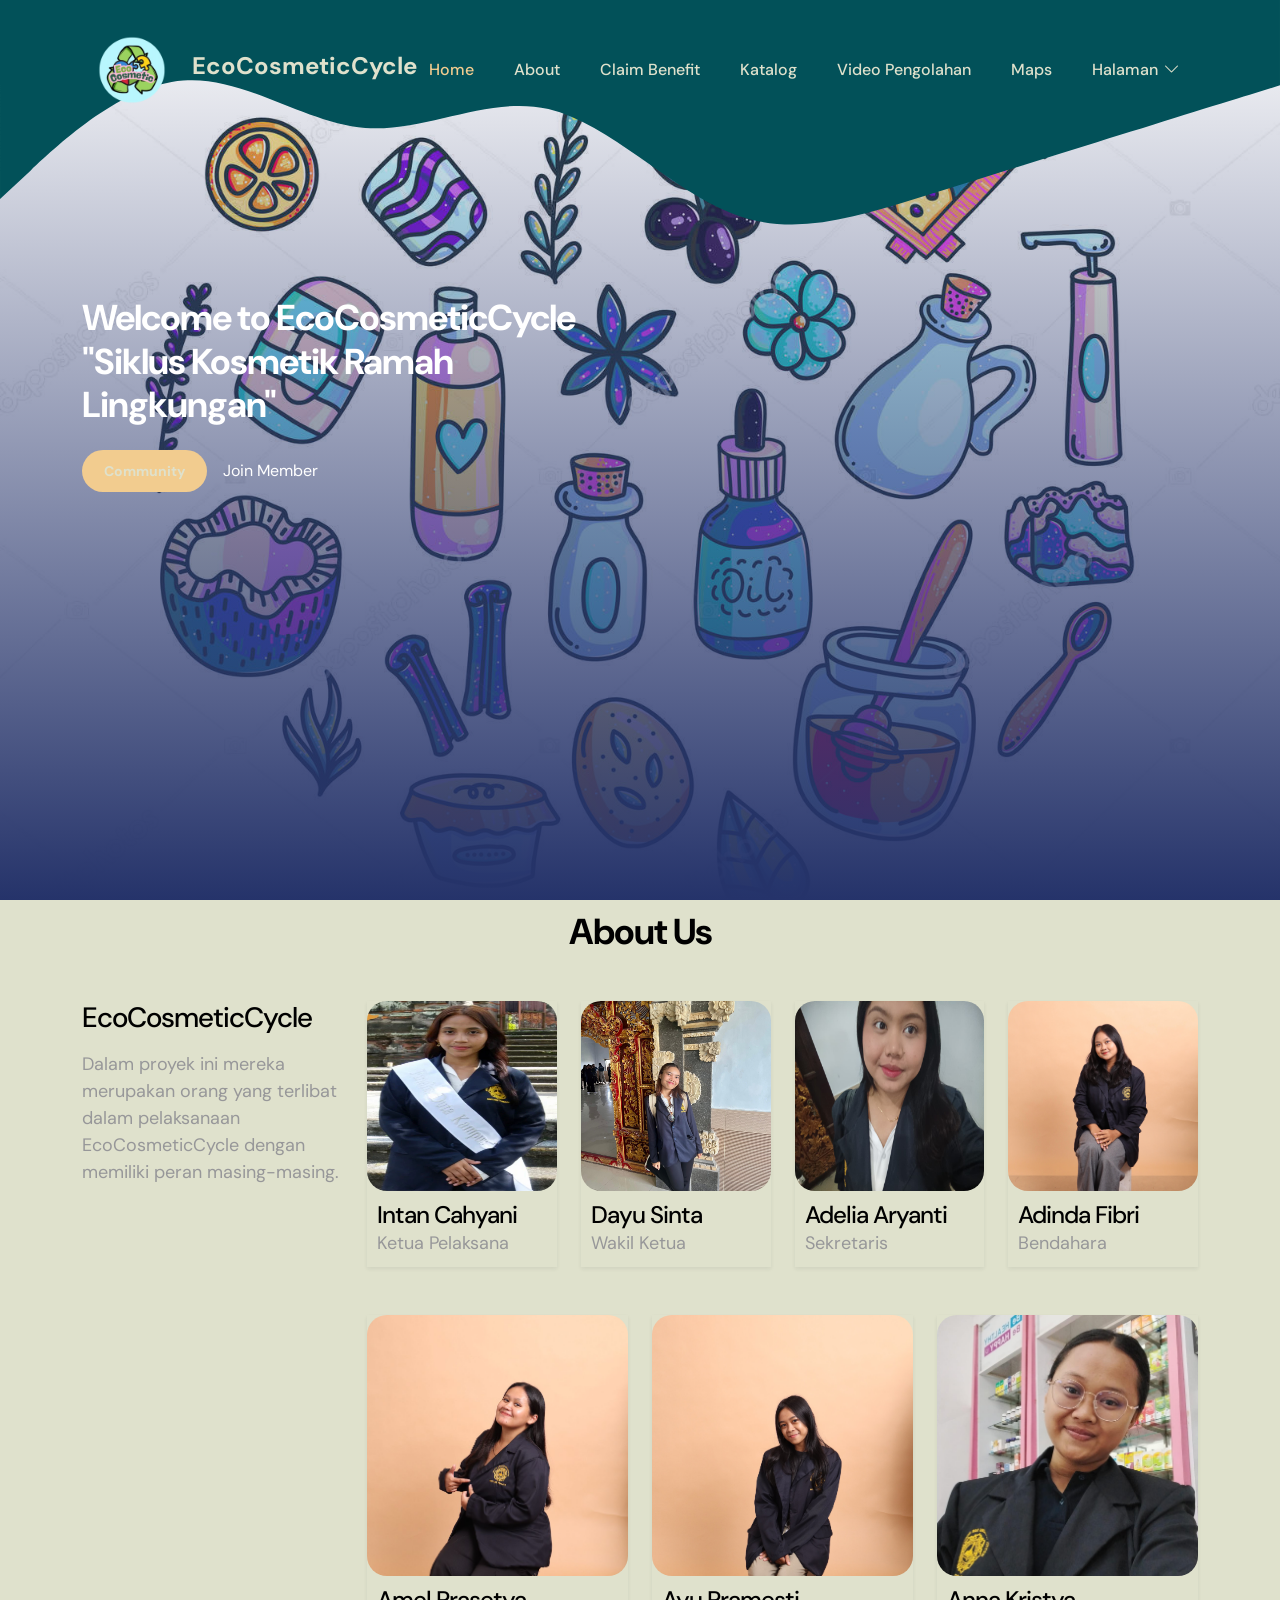
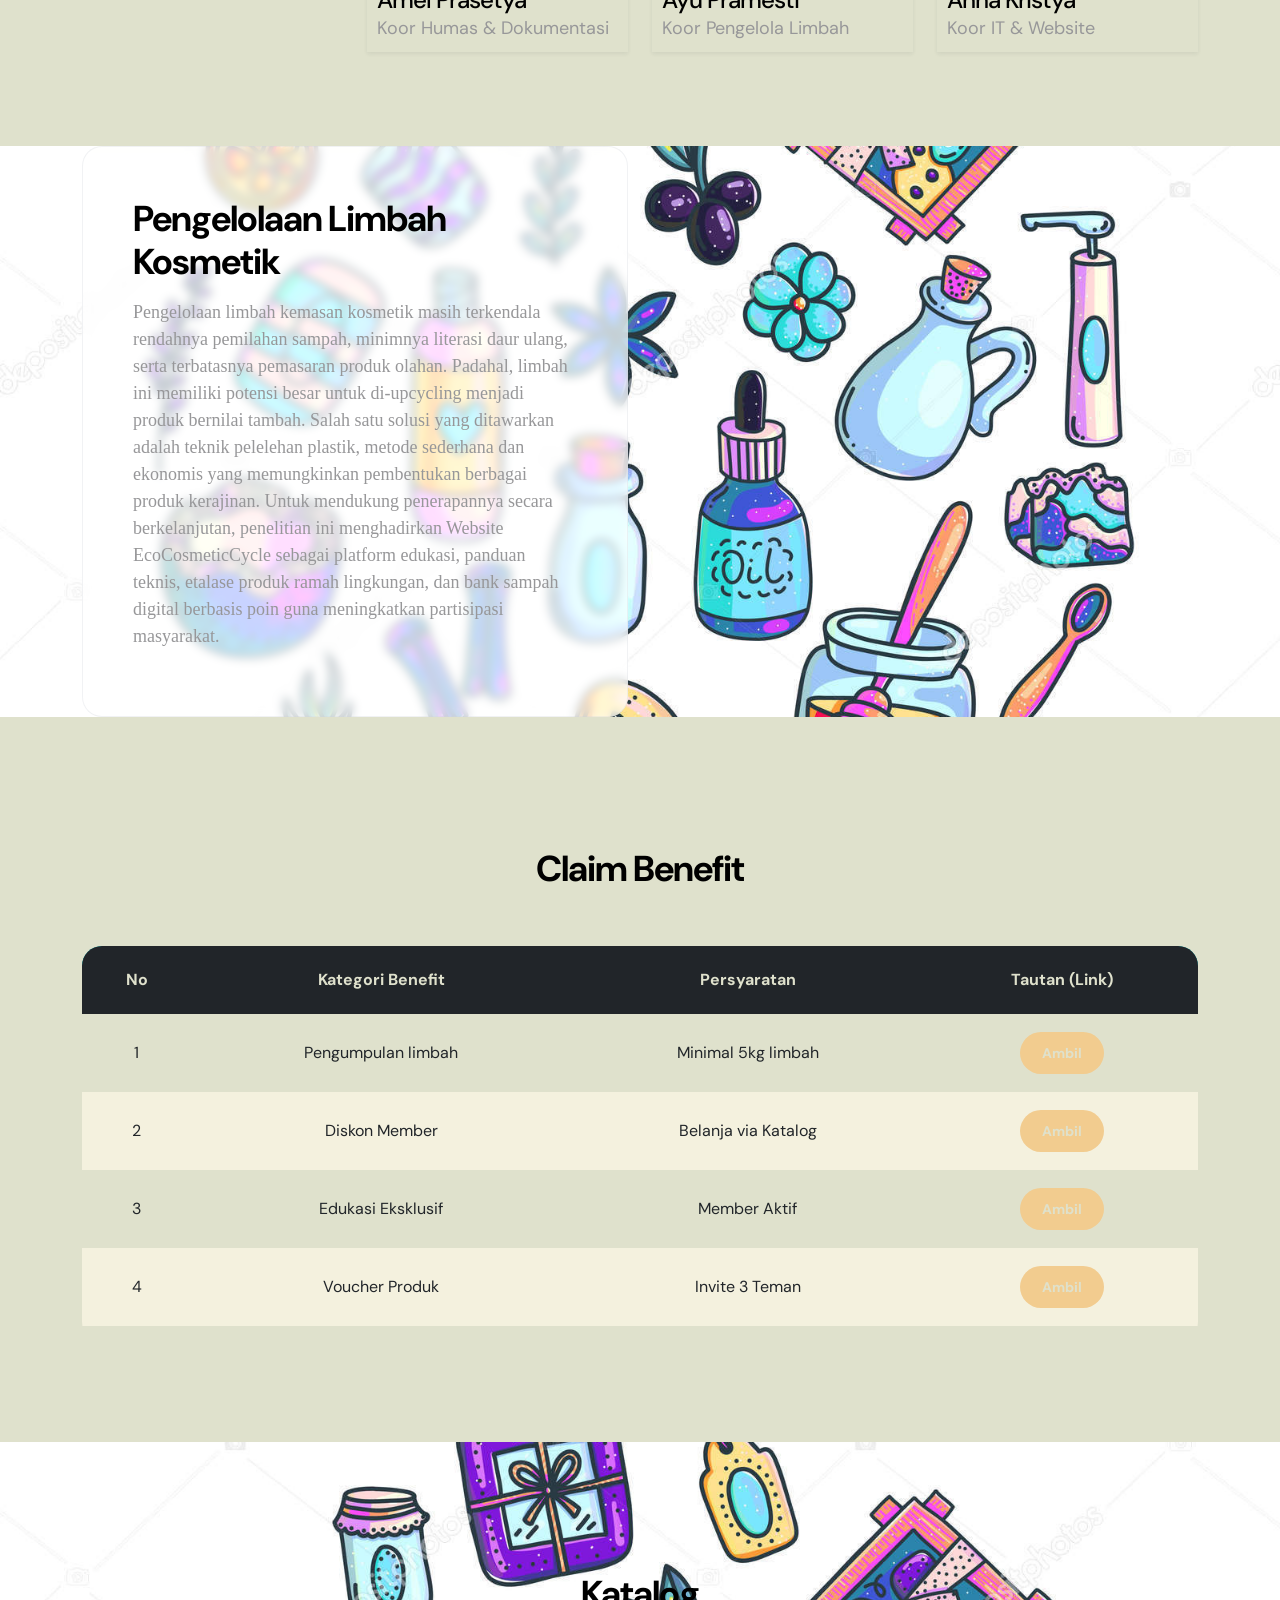
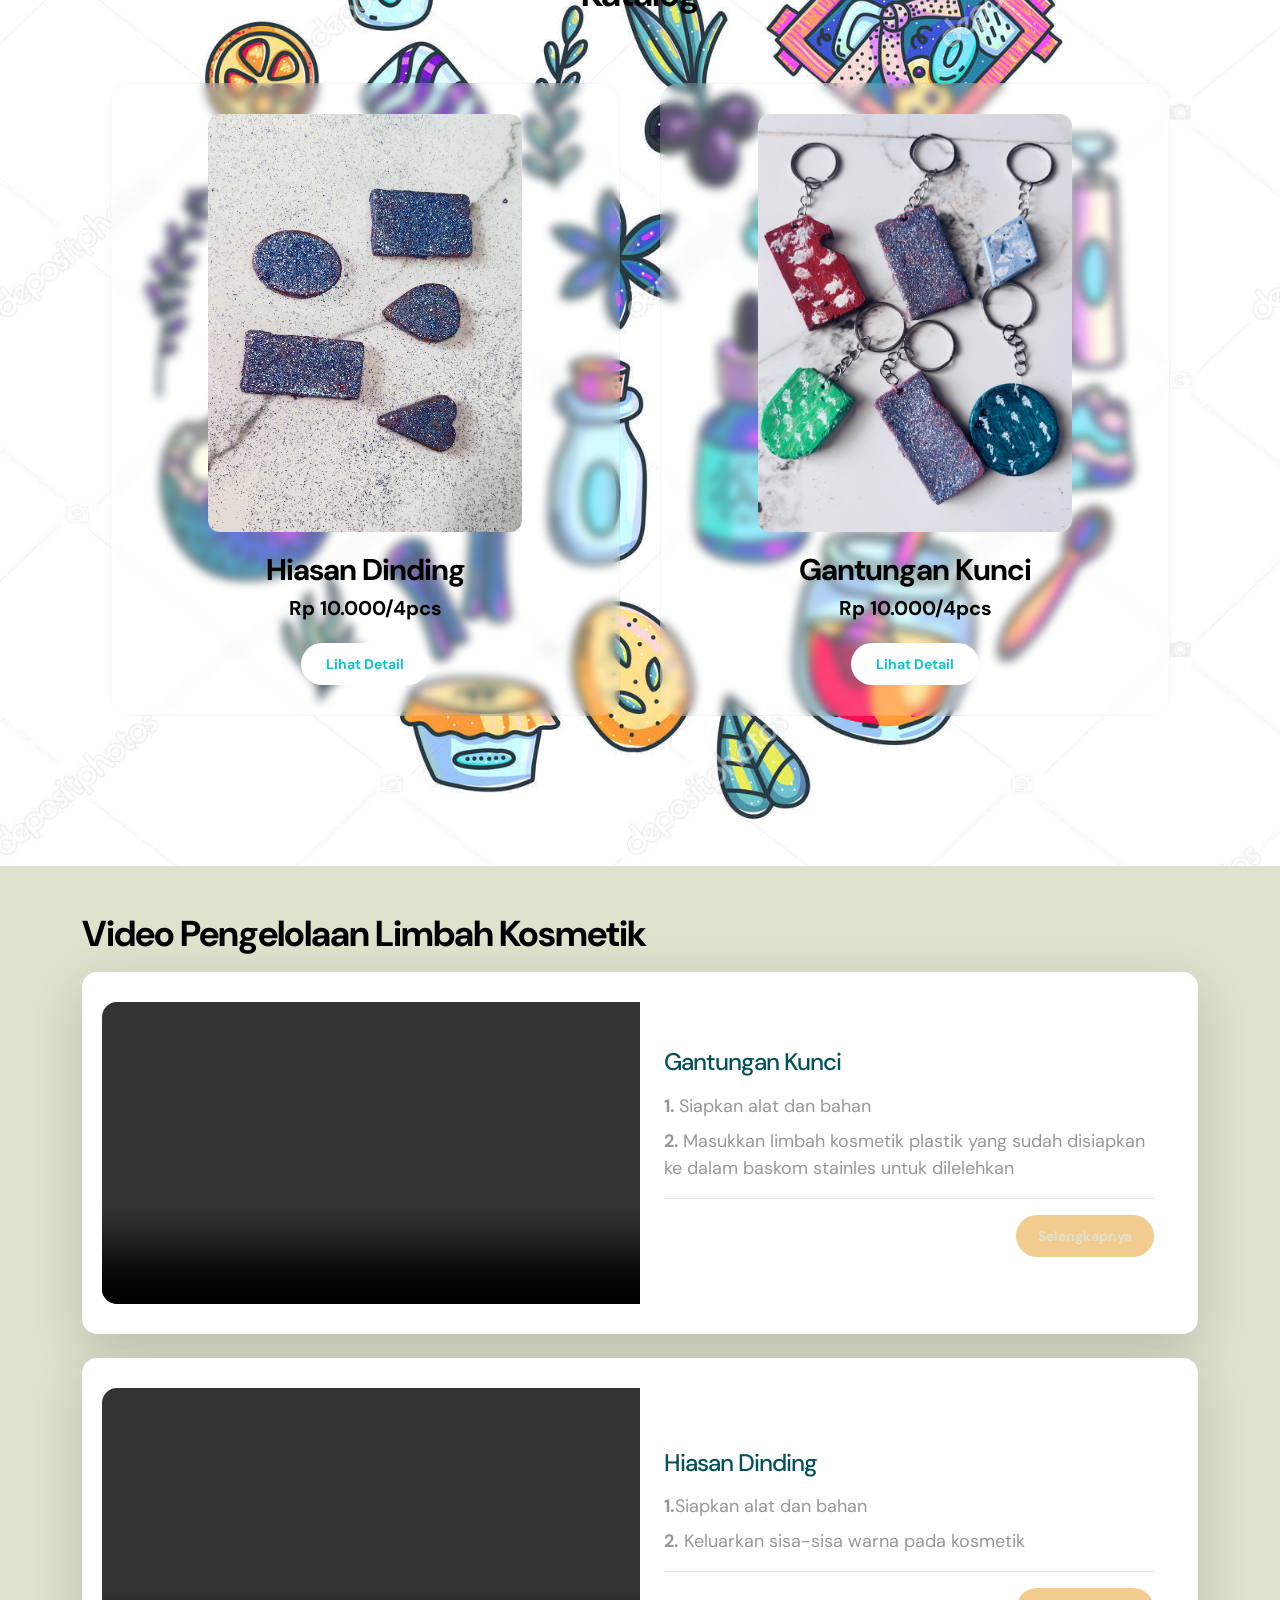
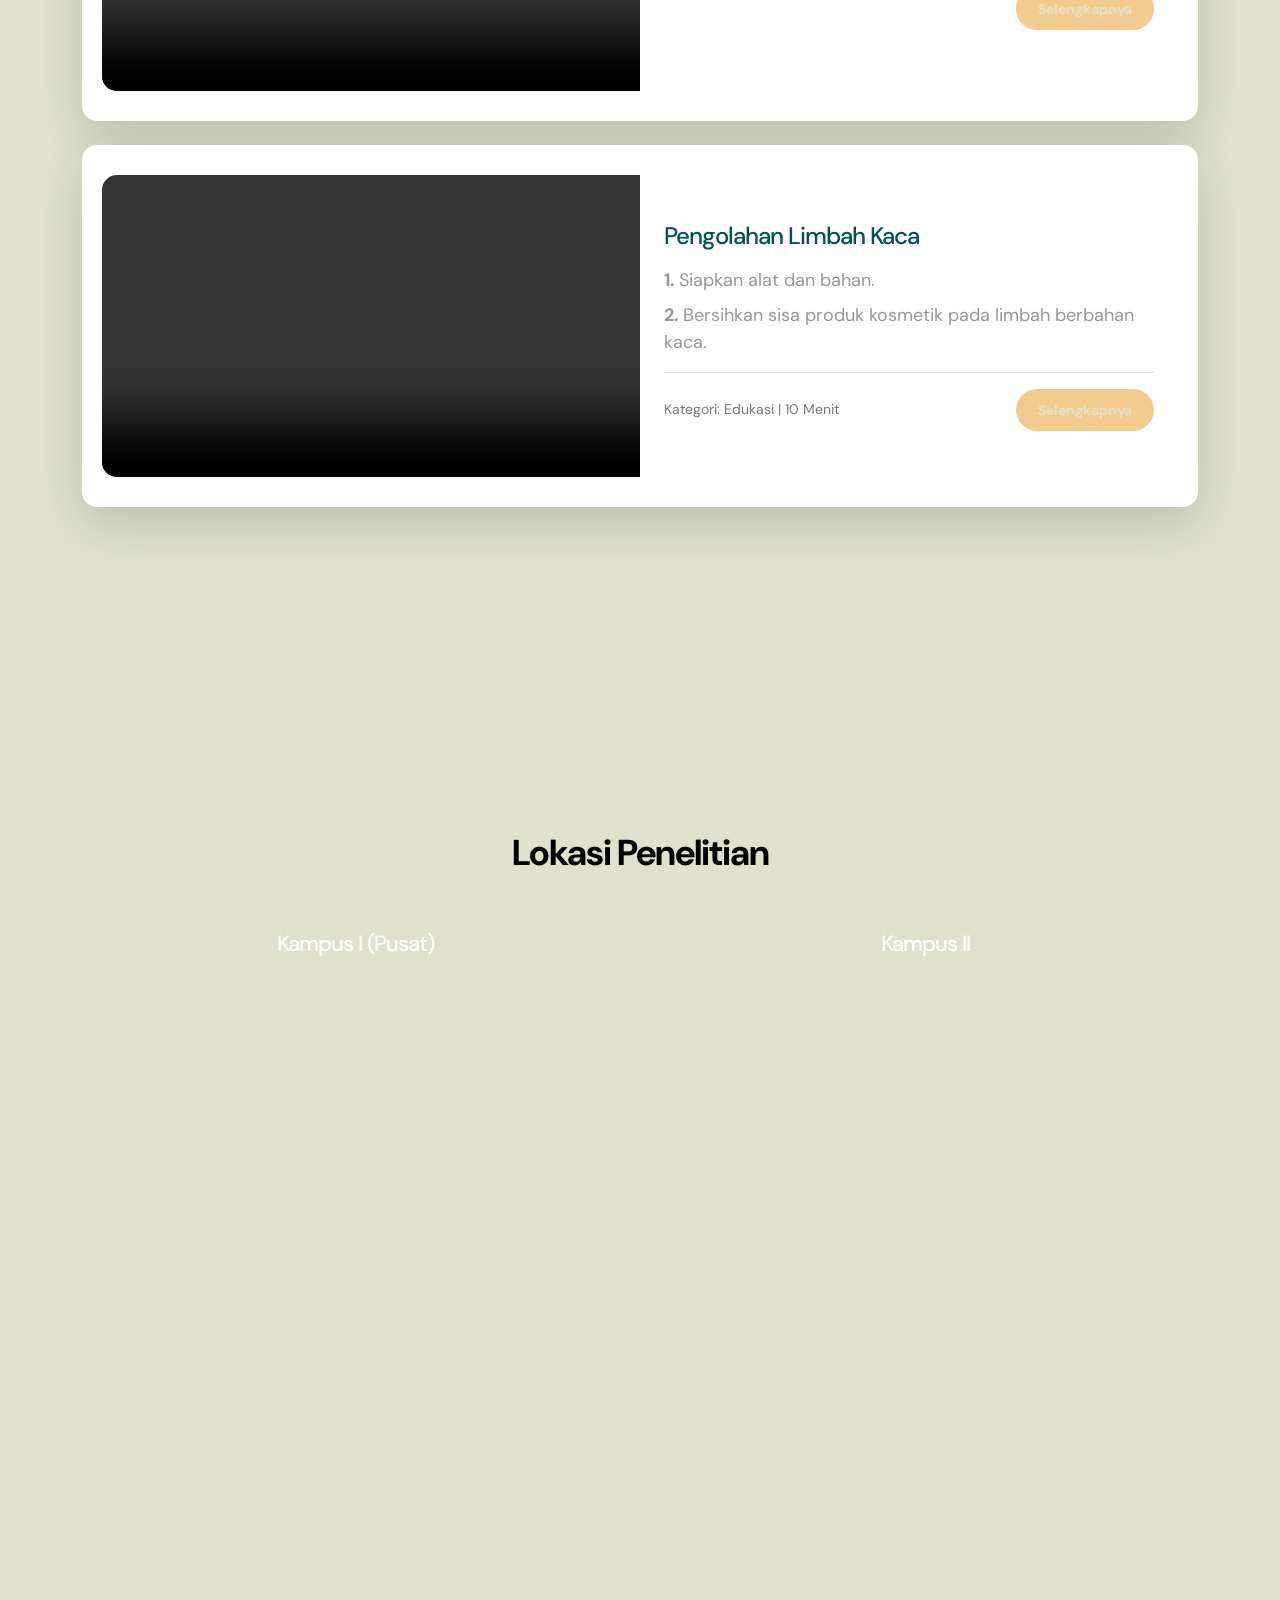
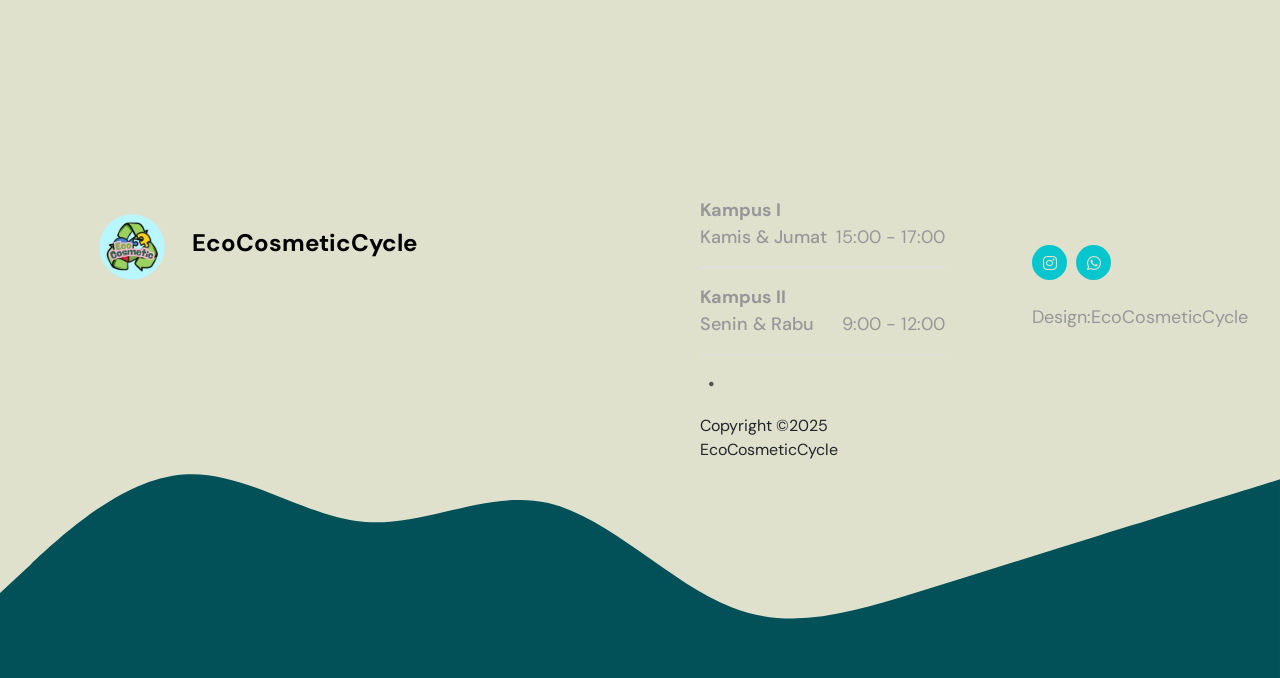
==== commit 800e714e: "Replace iframe with video element for playback" ====
--- a/index.html
+++ b/index.html
@@ -428,7 +428,9 @@
                 <div class="custom-block d-flex flex-column flex-lg-row align-items-center bg-white shadow-lg overflow-hidden" style="border-radius: 15px;">
                     <div class="custom-block-video-wrap col-lg-6 col-12 p-0">
                         <div class="ratio ratio-16x9">
-                            <iframe src="video/Limbahkaca.mp4" title="Video 3" frameborder="0" allowfullscreen></iframe>
+                           <video controls style="border-radius: 15px 0 0 15px; object-fit: cover;">
+                            <source src="video/Limbahkaca.mp4" type="video/mp4"title="Video 3" frameborder="0" allowfullscreen>
+                           </video>
                         </div>
                     </div>
 
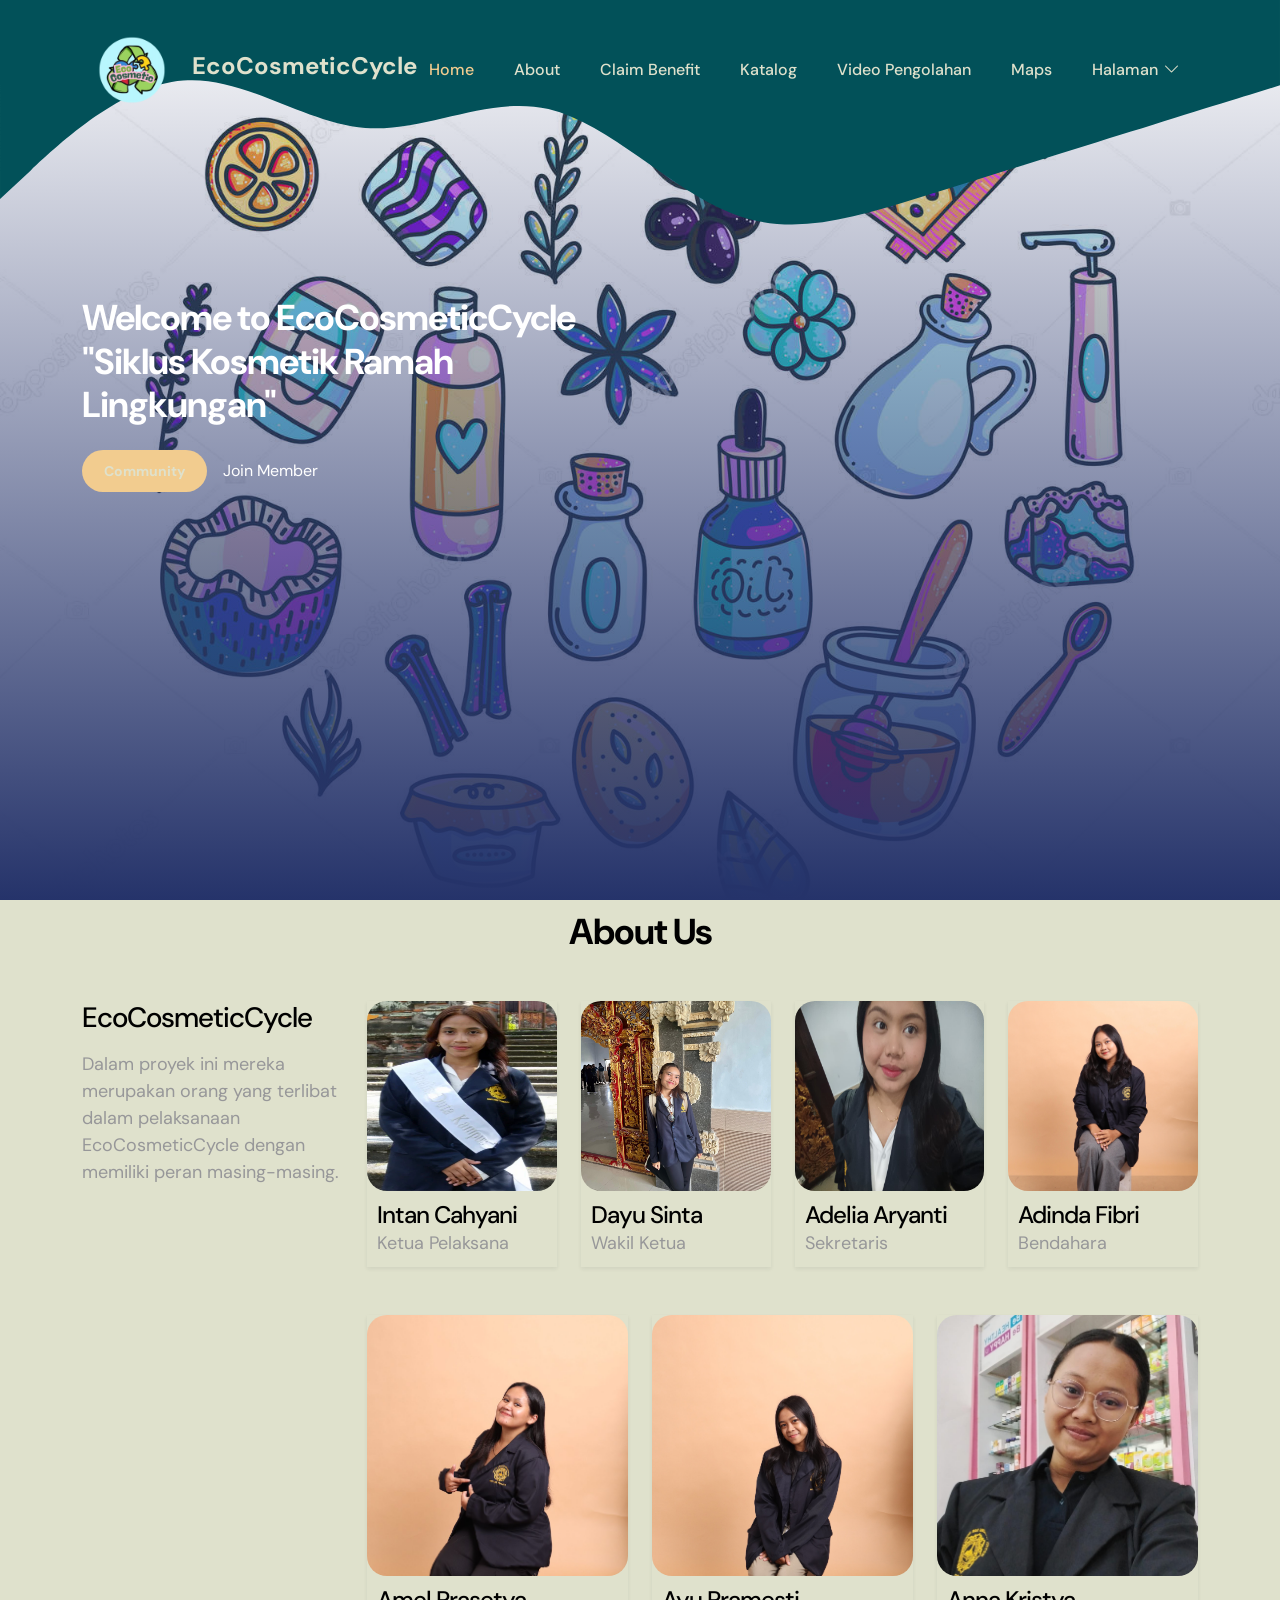
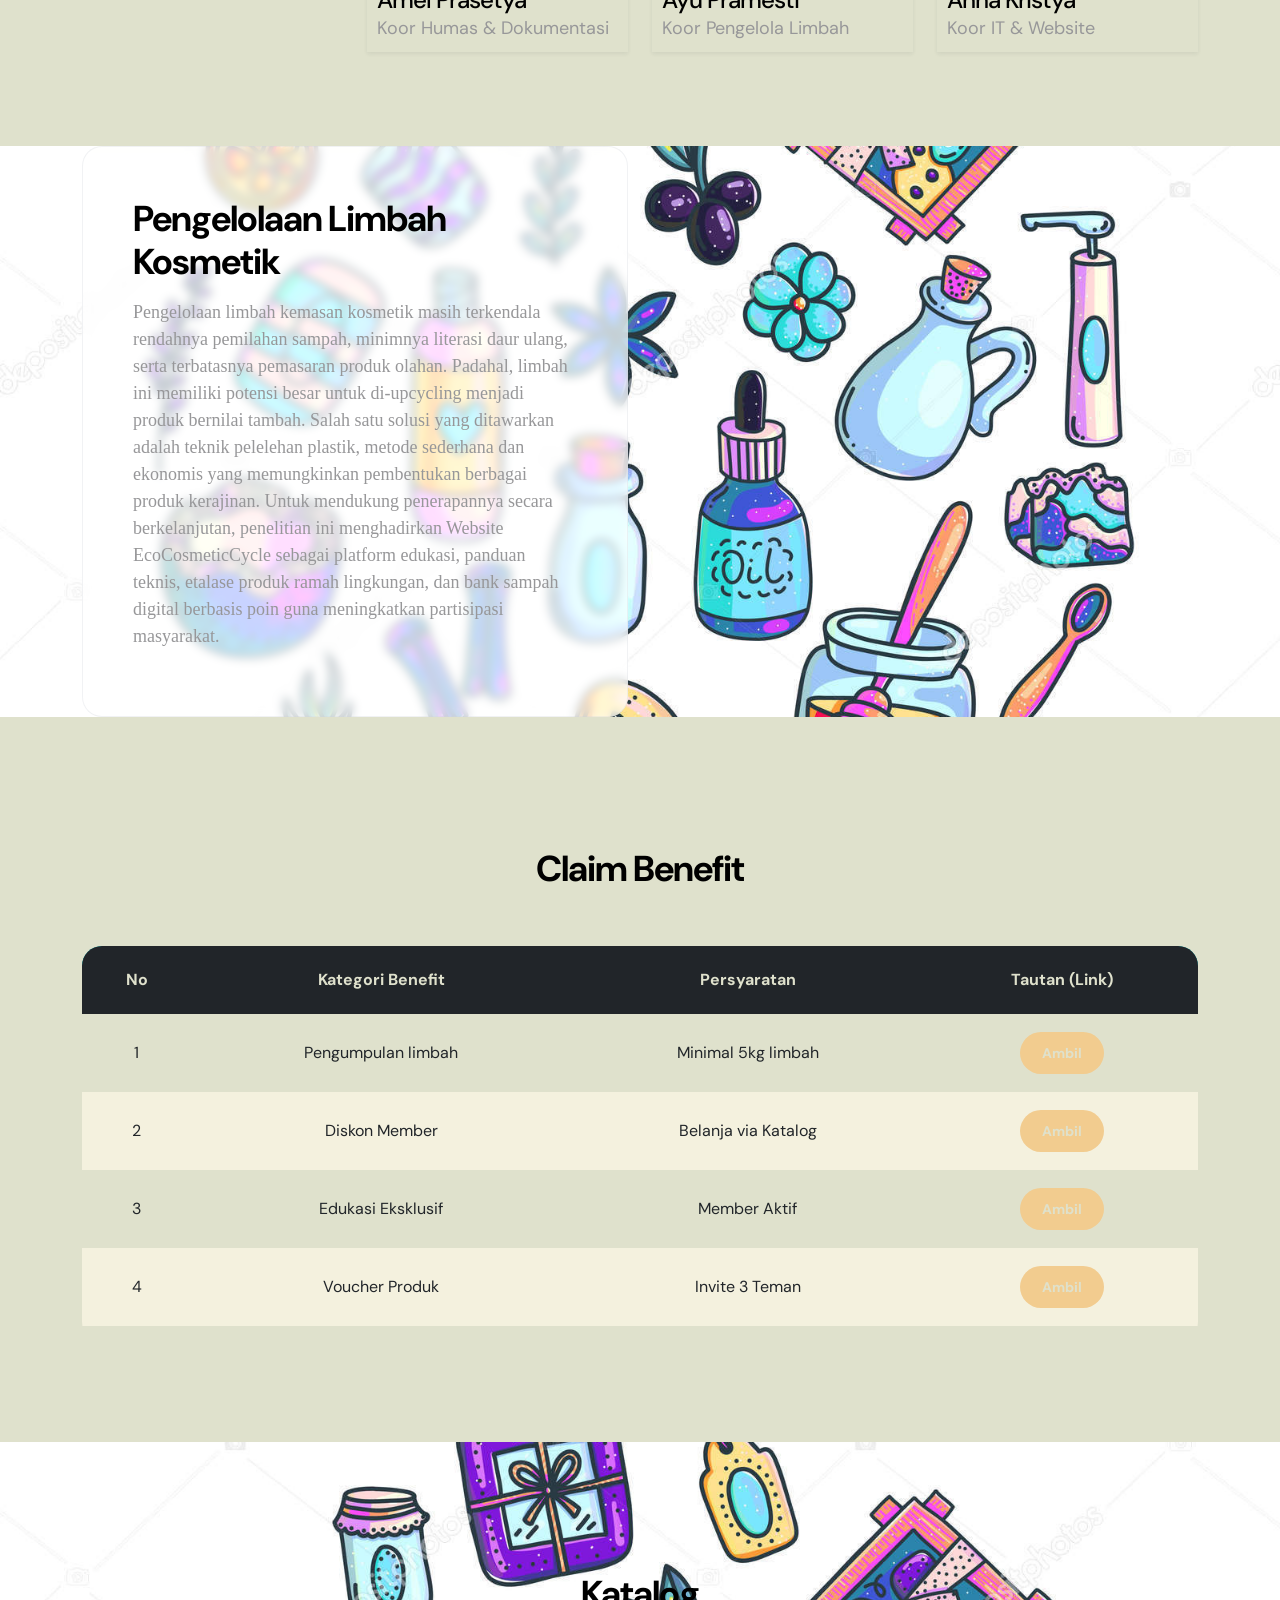
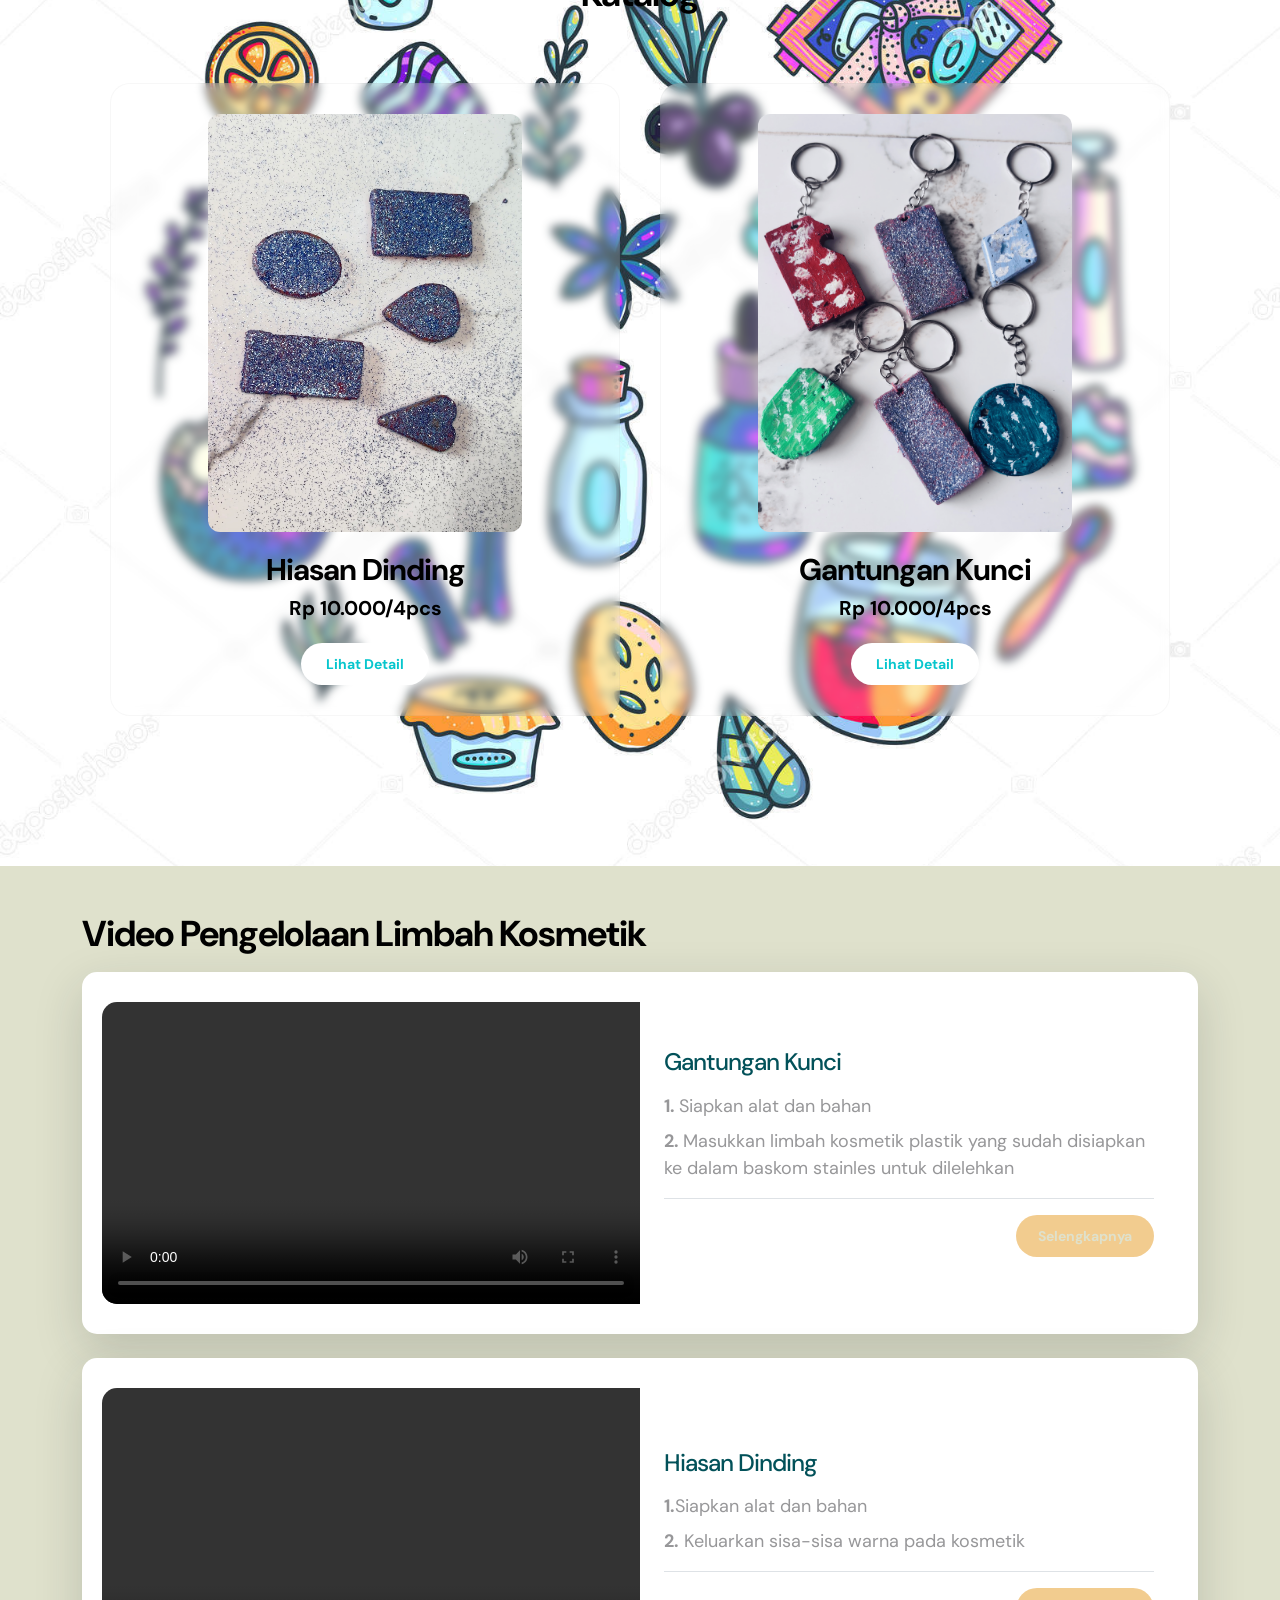
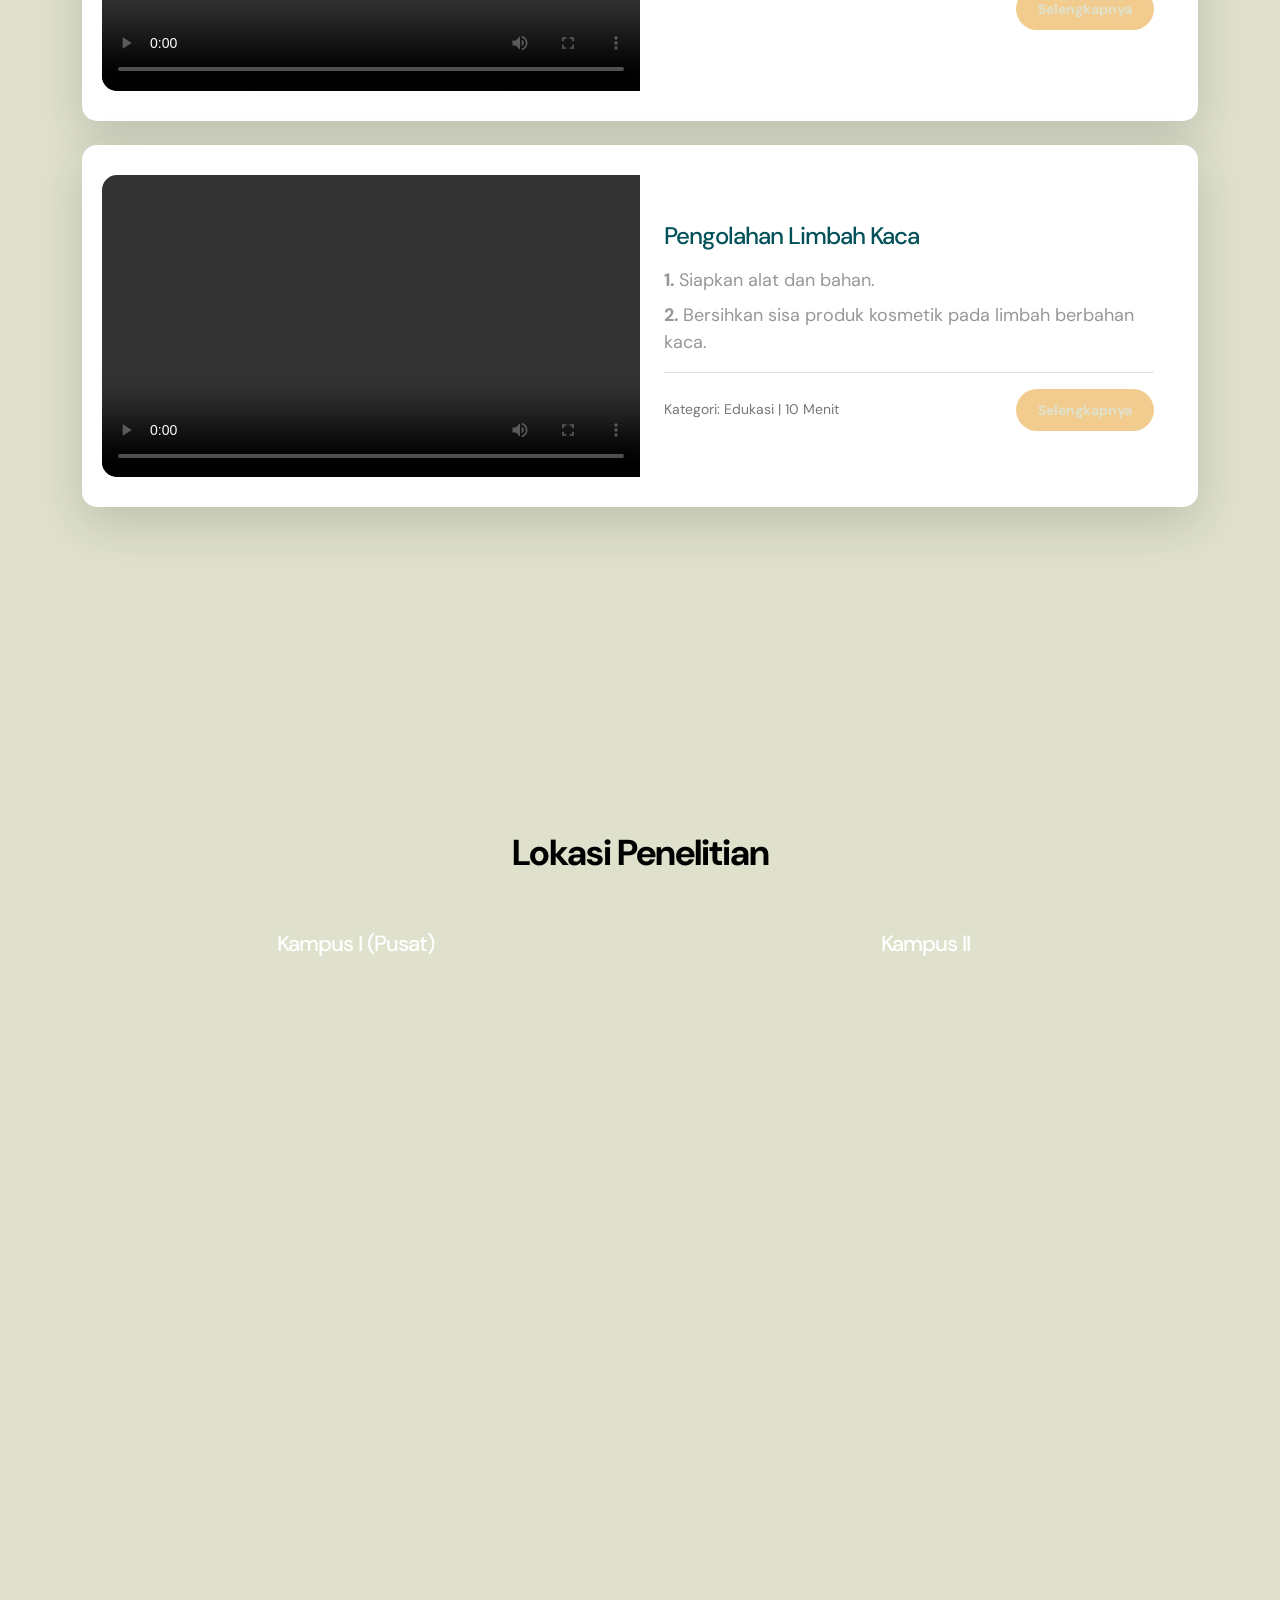
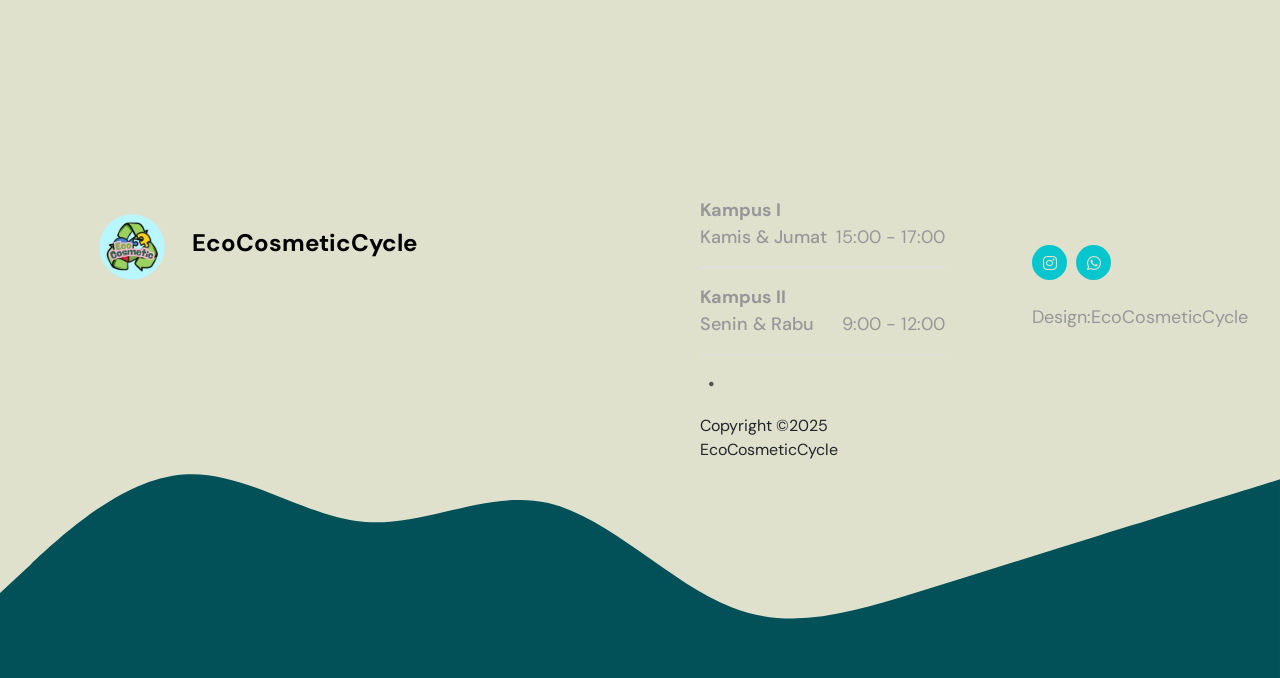
==== commit f0813585: "Update index.html" ====
--- a/index.html
+++ b/index.html
@@ -395,10 +395,10 @@
                 <div class="custom-block d-flex flex-column flex-lg-row align-items-center bg-white shadow-lg overflow-hidden" style="border-radius: 15px;">
                     <div class="custom-block-video-wrap col-lg-6 col-12 p-0">
                         <div class="ratio ratio-16x9">
-                            <video controls style="border-radius: 15px 0 0 15px; object-fit: cover;">
+                          <video controls style="border-radius: 15px 0 0 15px; object-fit: cover;">
                                 <source src="video/panci.mp4" type="video/mp4">
           
-                            </video>                        </div>
+                            </video>                    </div>
                     </div>
 
                     <div class="custom-block-info col-lg-6 col-12 p-4">
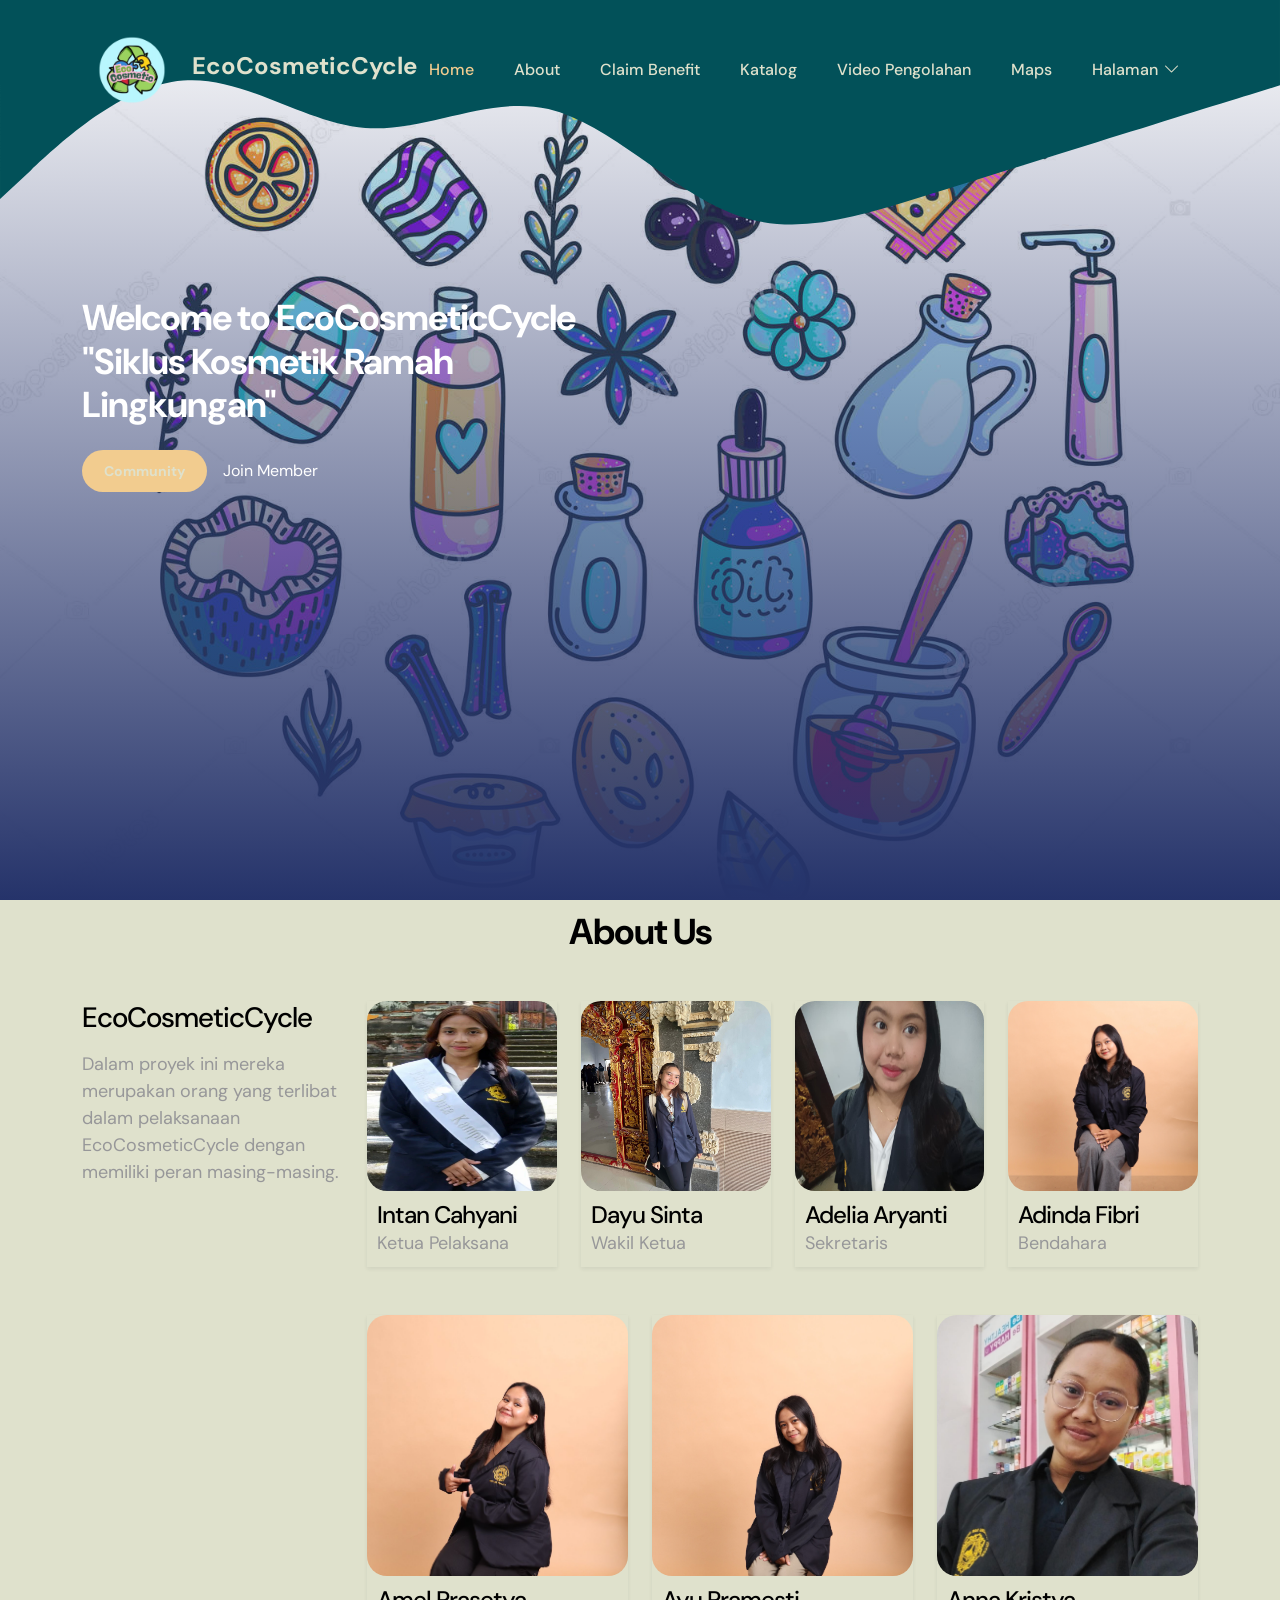
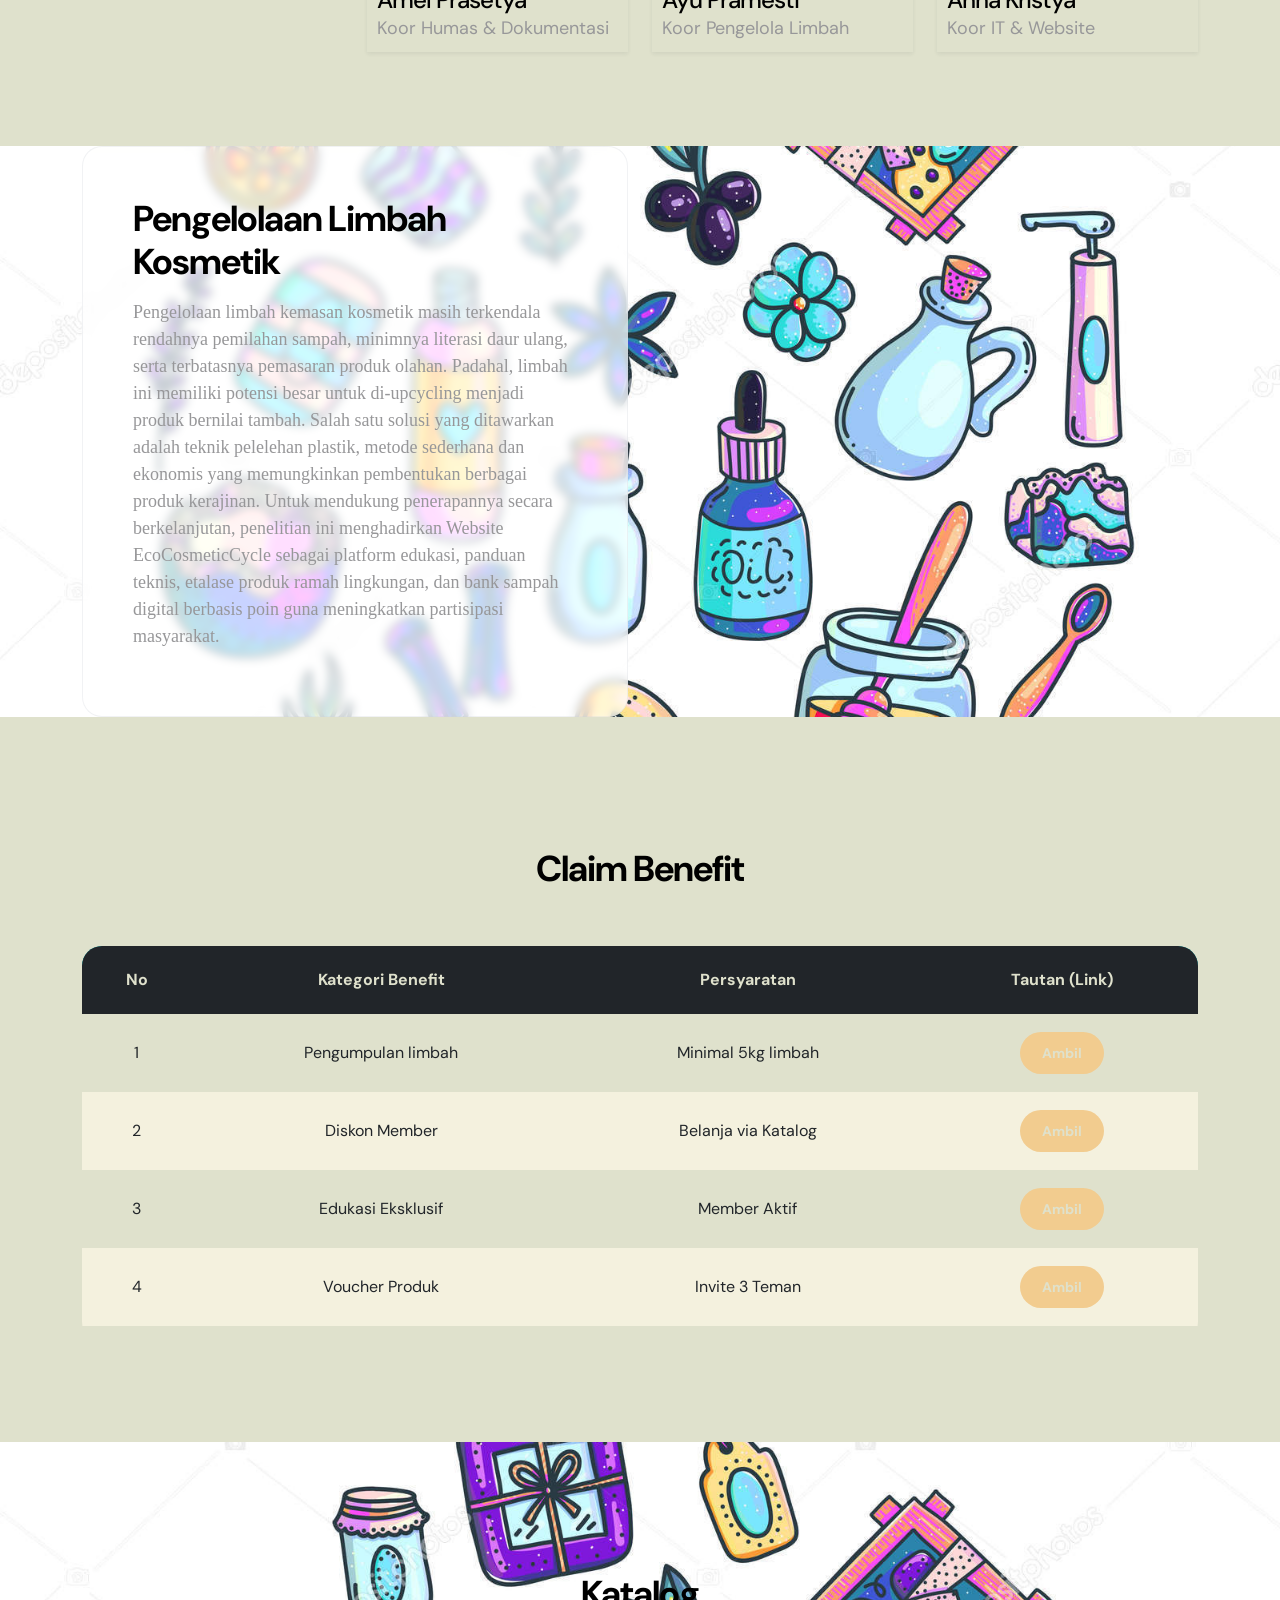
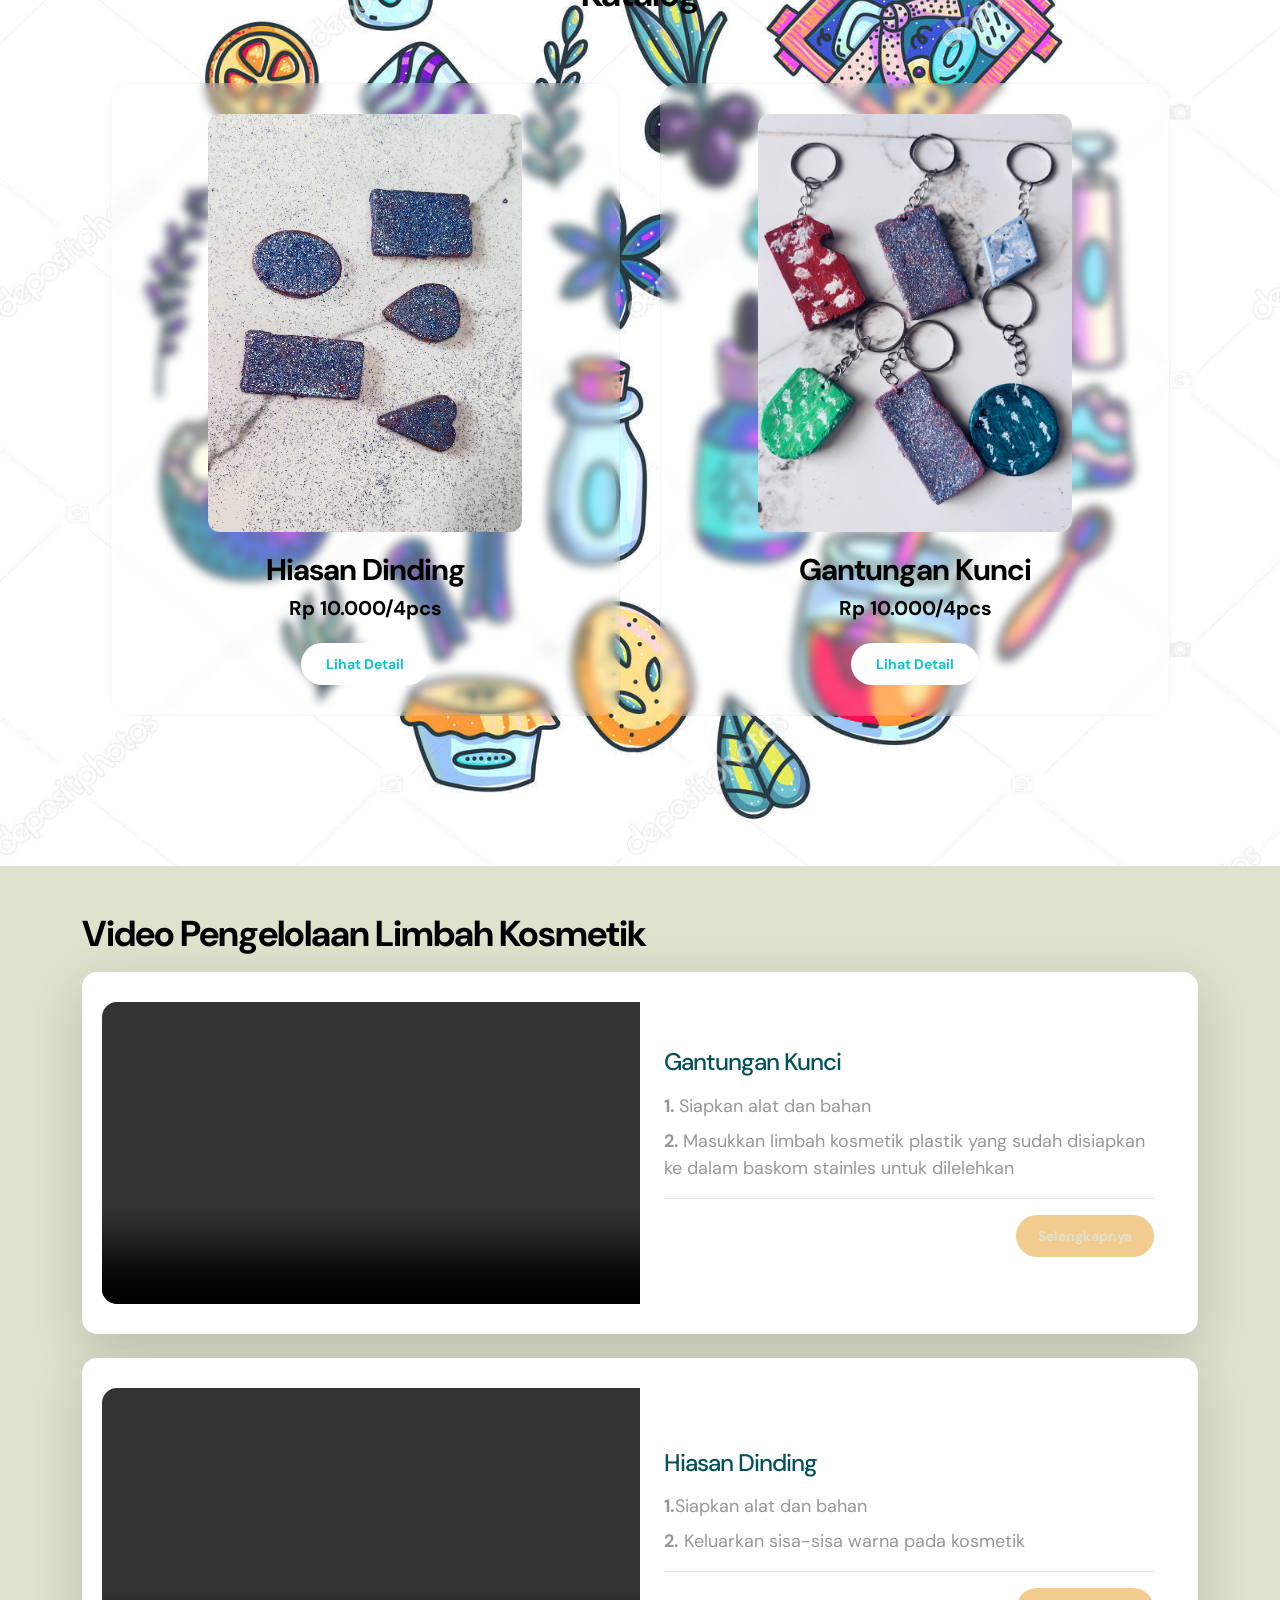
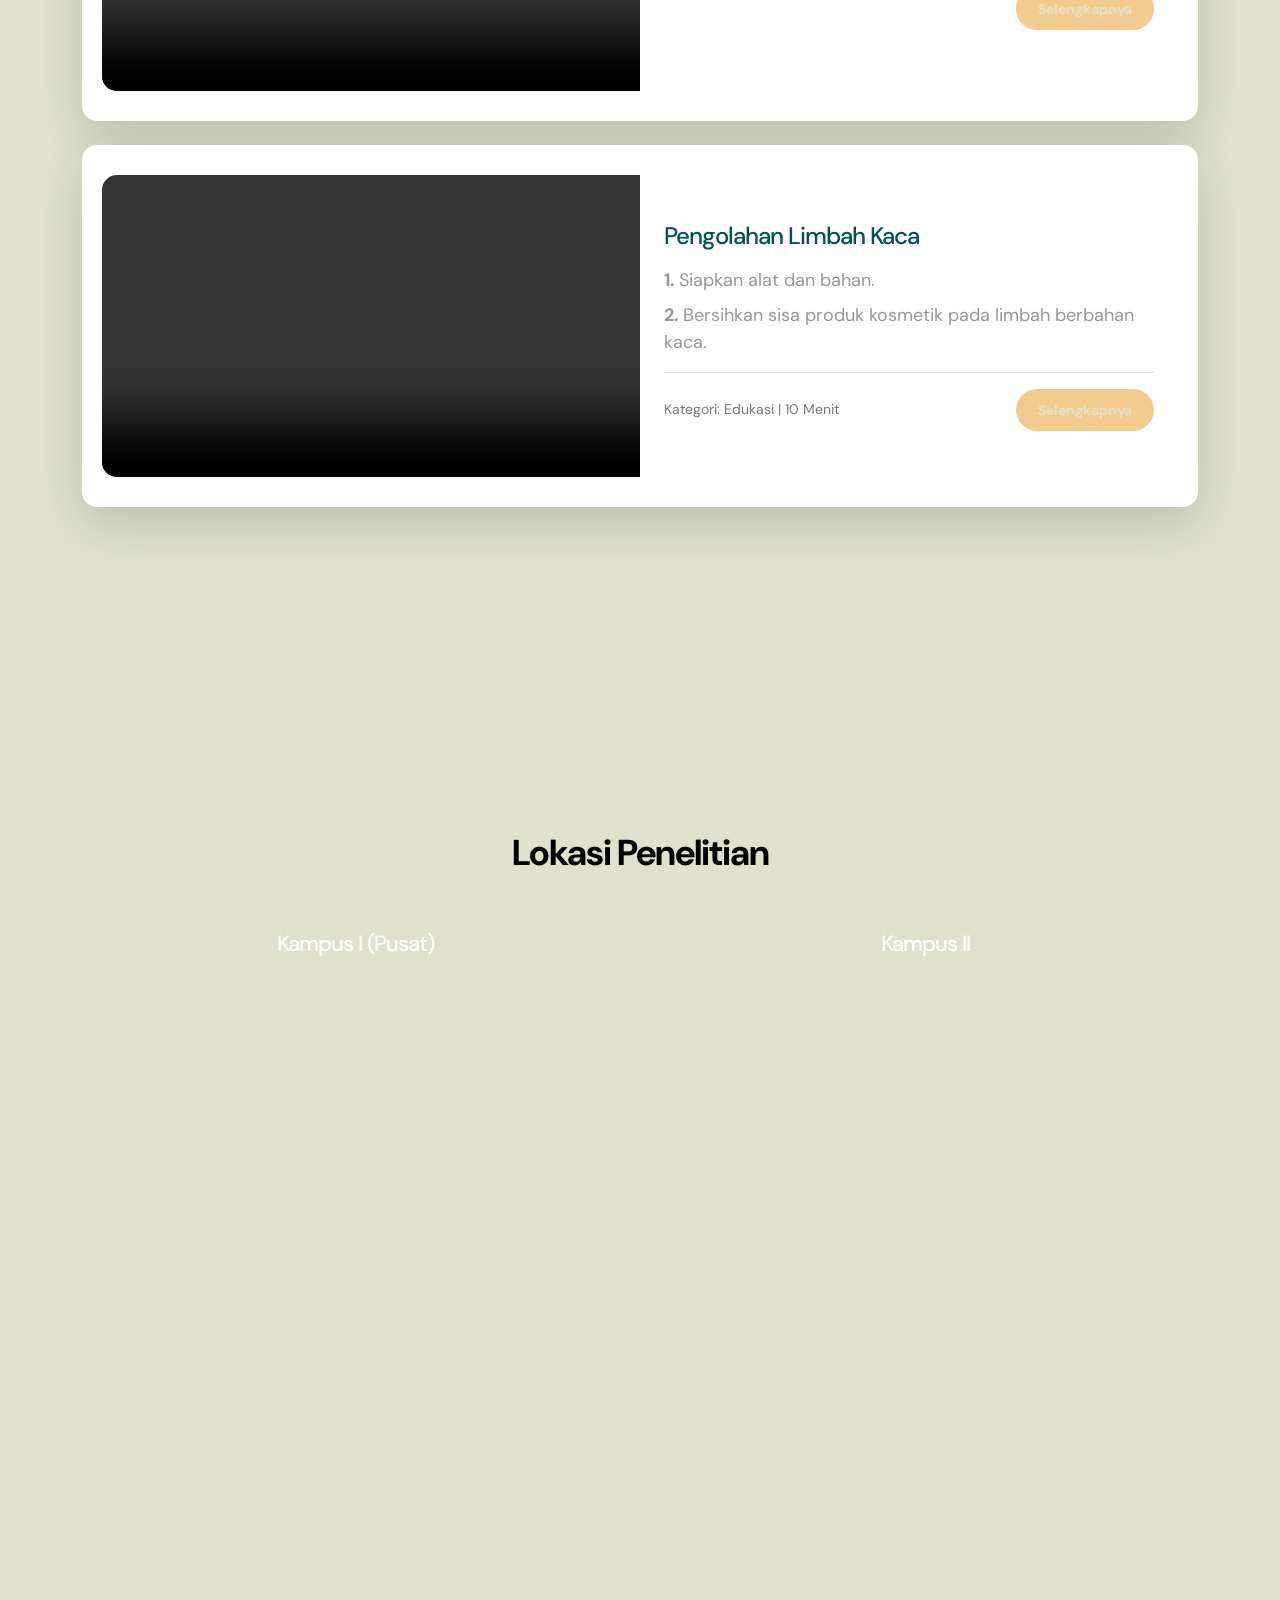
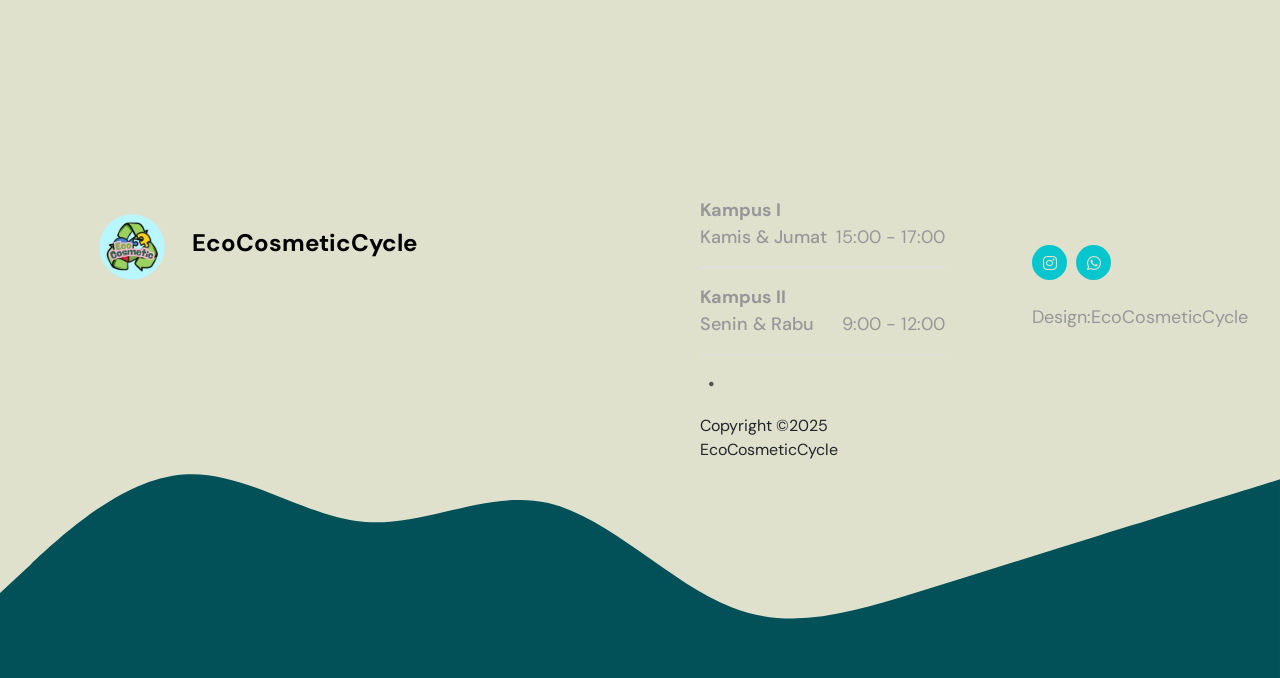
==== commit 1e3110b0: "Update index.html" ====
--- a/index.html
+++ b/index.html
@@ -395,7 +395,7 @@
                 <div class="custom-block d-flex flex-column flex-lg-row align-items-center bg-white shadow-lg overflow-hidden" style="border-radius: 15px;">
                     <div class="custom-block-video-wrap col-lg-6 col-12 p-0">
                         <div class="ratio ratio-16x9">
-                          <video controls style="border-radius: 15px 0 0 15px; object-fit: cover;">
+                          <video autoplay muted loop playsinline controls style="border-radius: 15px 0 0 15px; object-fit: cover;">
                                 <source src="video/panci.mp4" type="video/mp4">
           
                             </video>                    </div>
